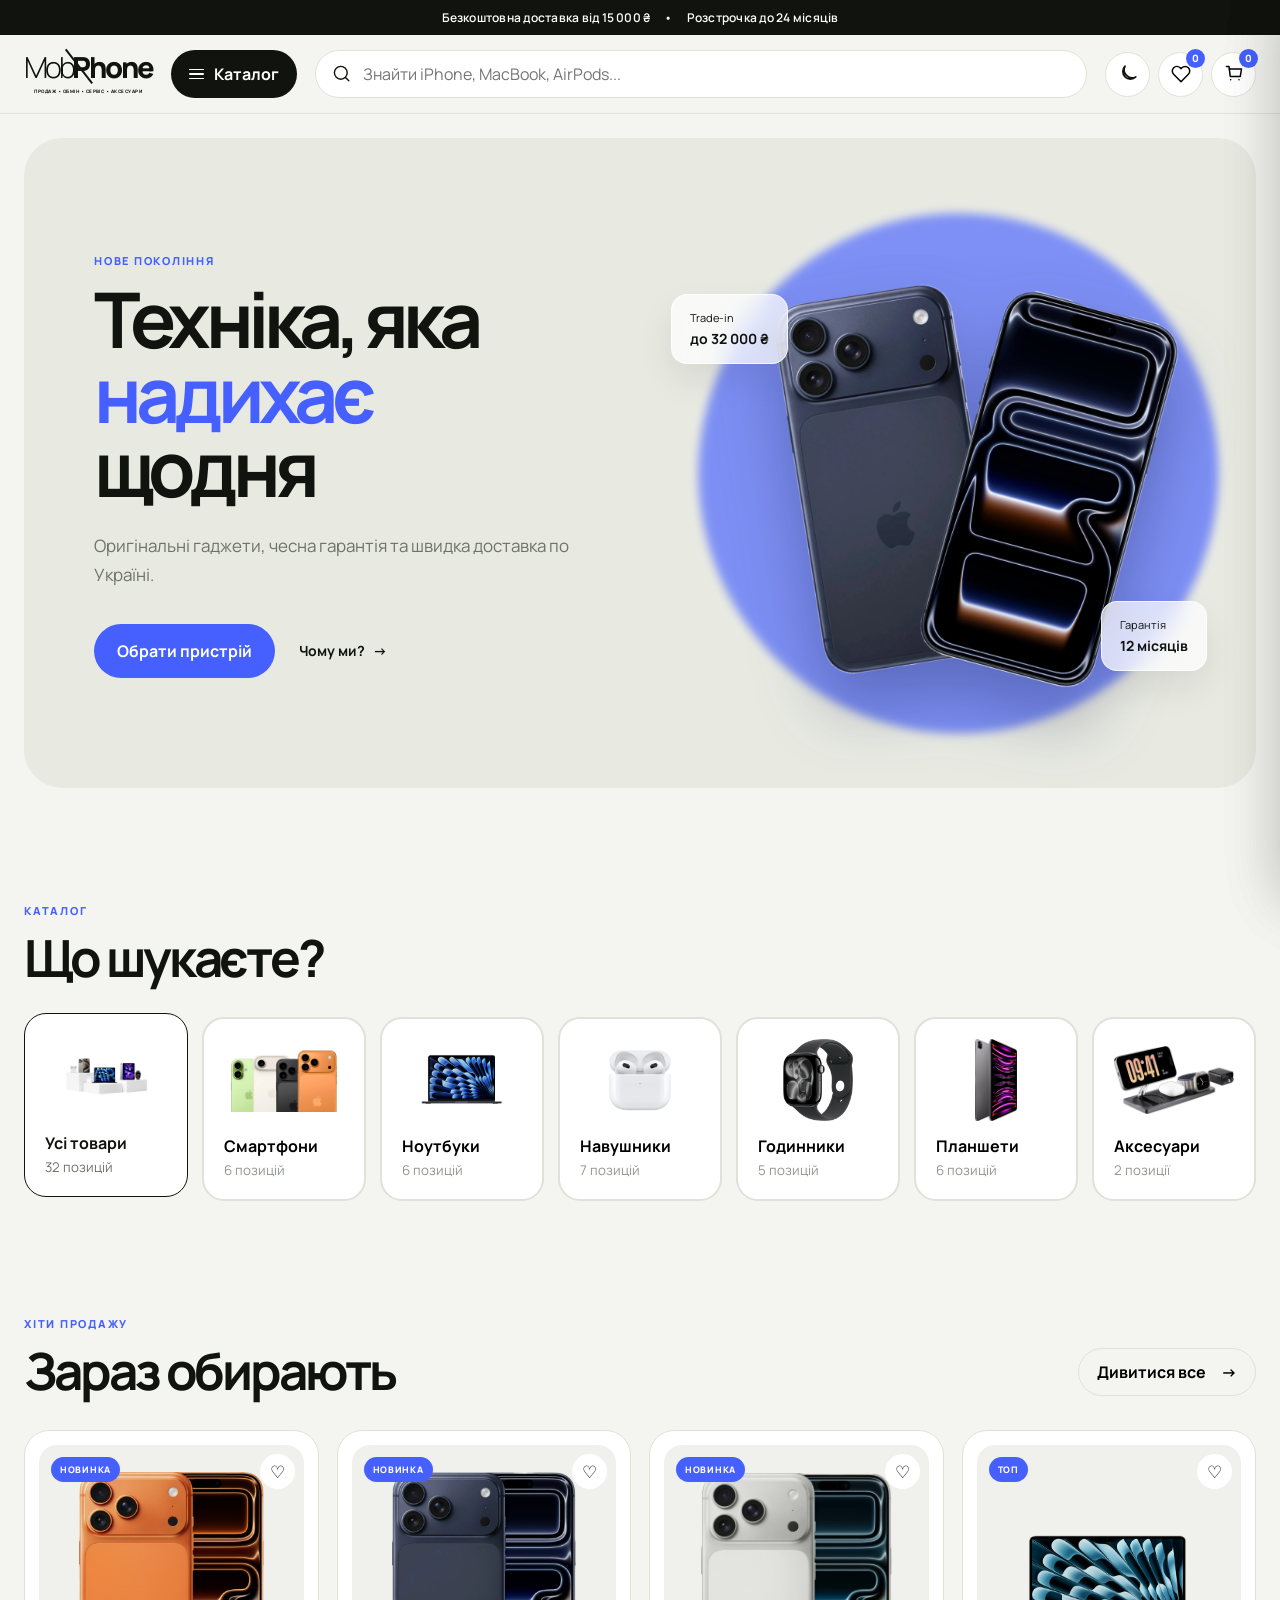
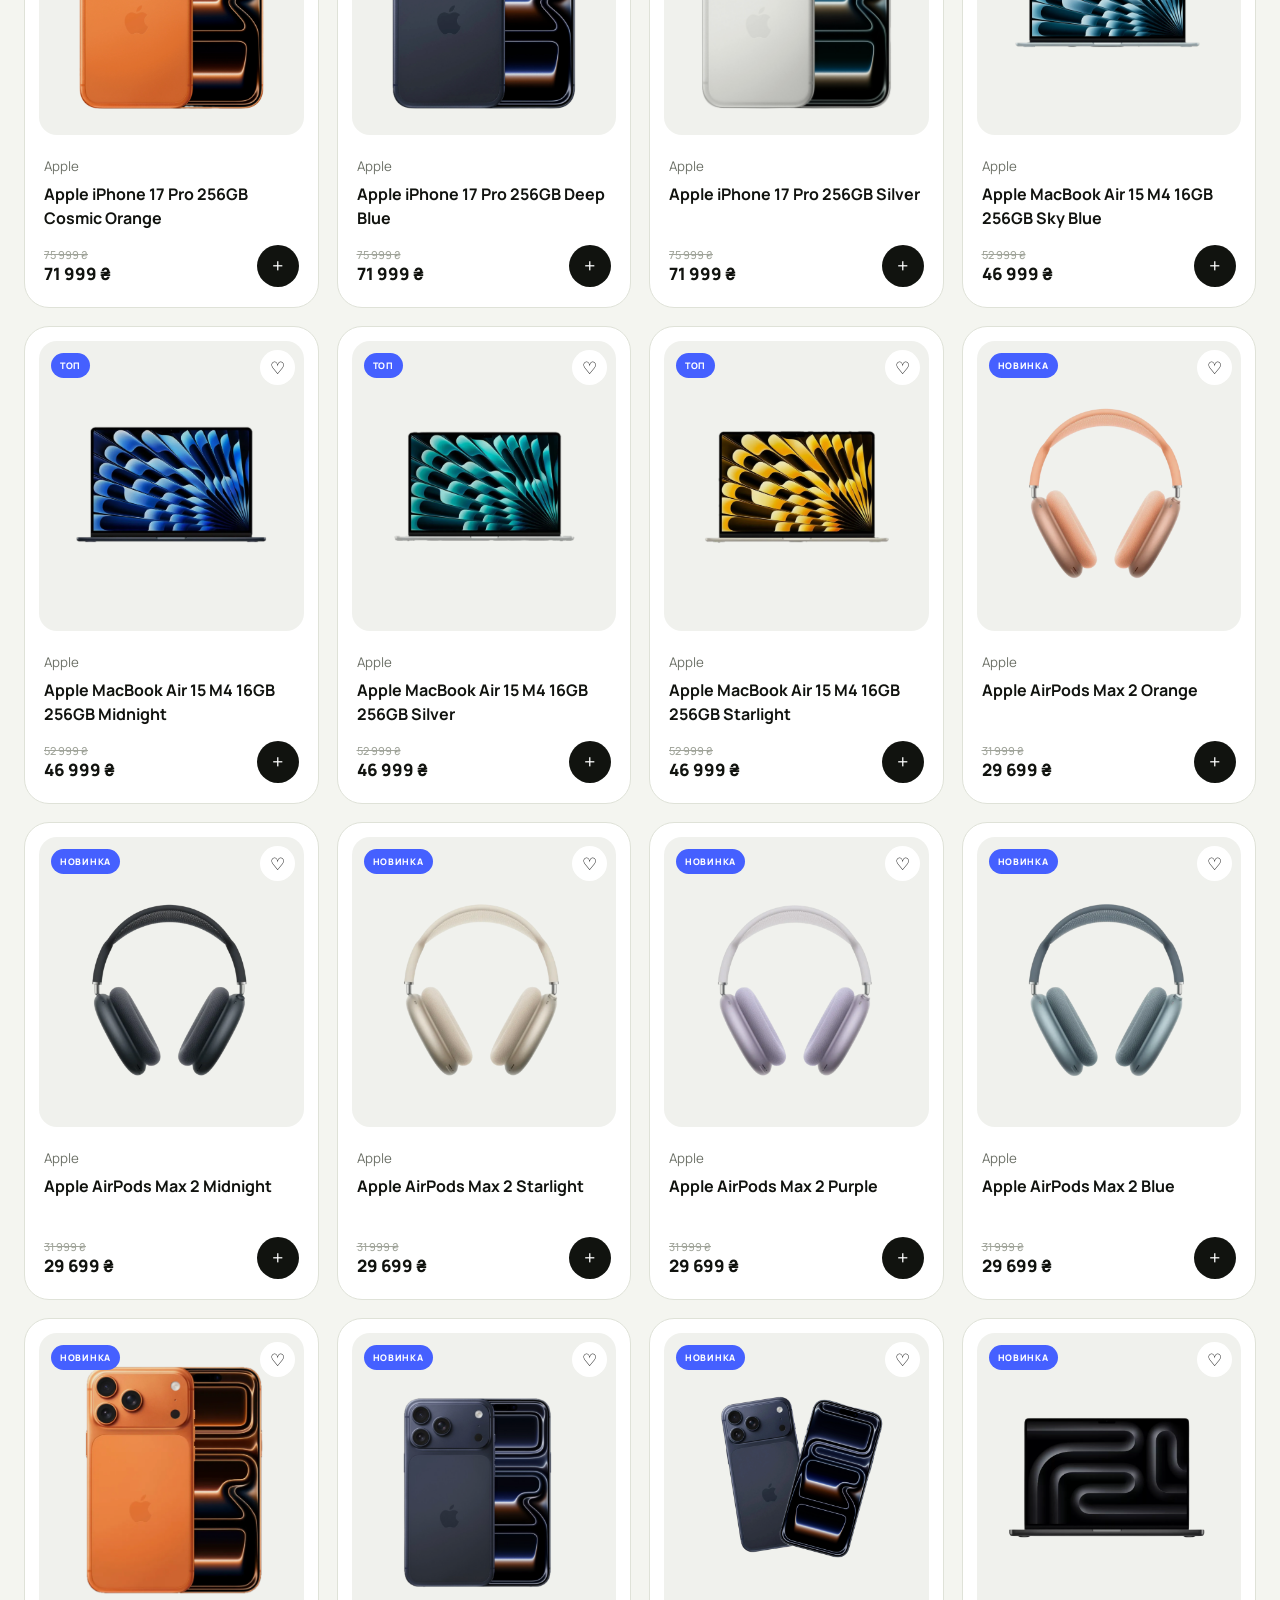
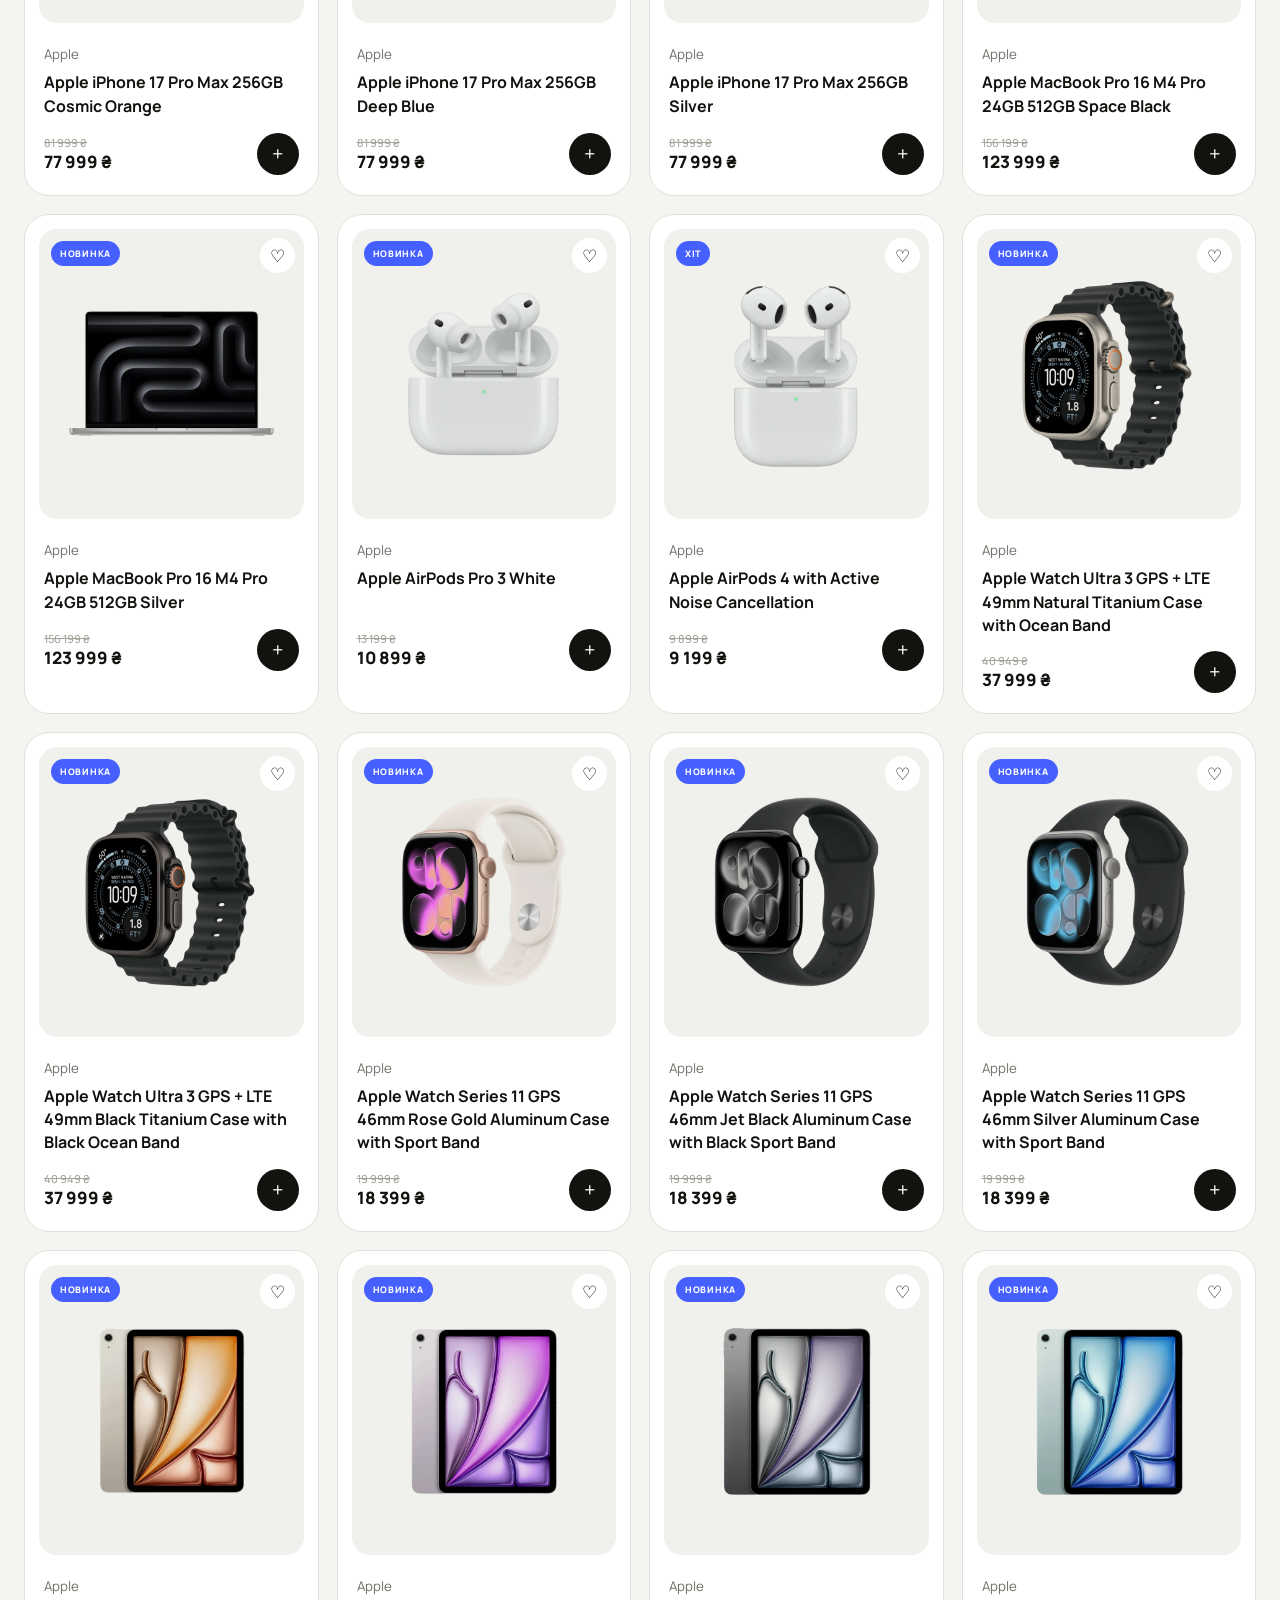
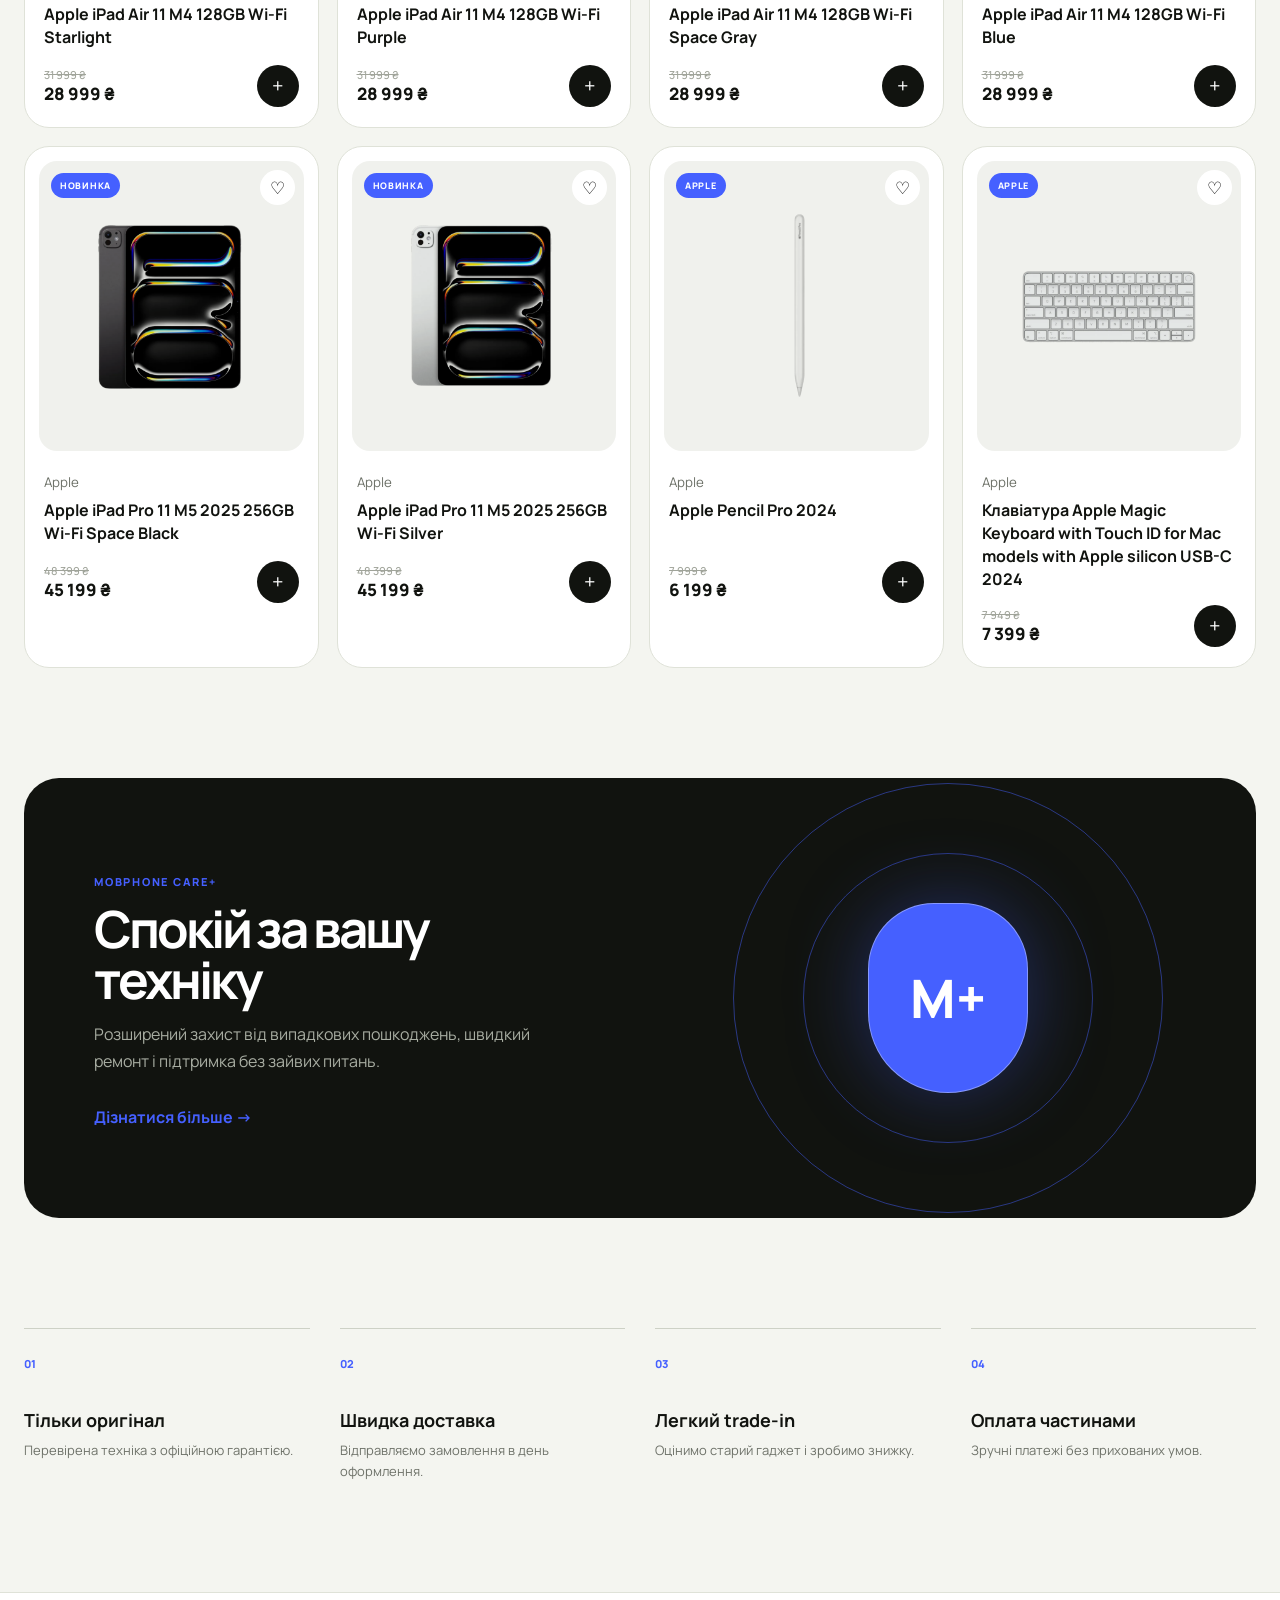
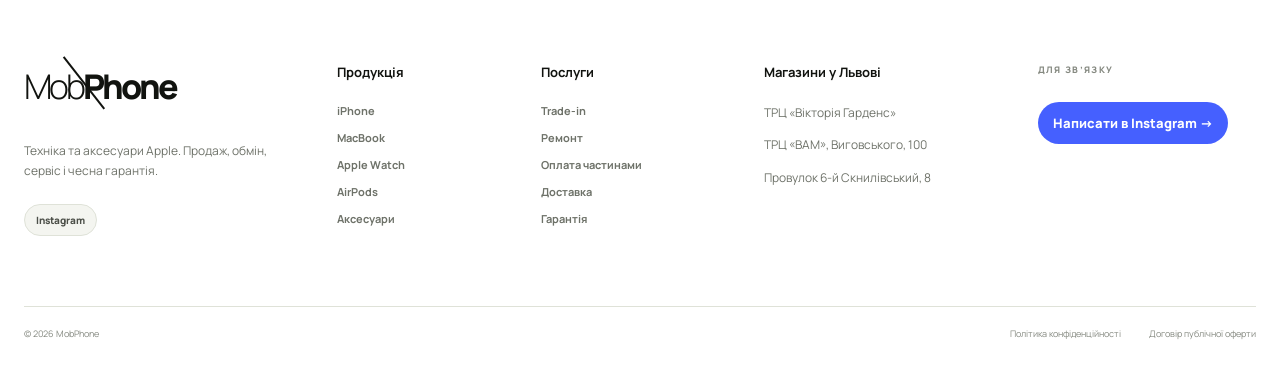
==== index.html @ aad0ea0b "Use SVG theme toggle icons" ====
<!DOCTYPE html>
<html lang="uk">
<head>
  <meta charset="UTF-8">
  <meta name="viewport" content="width=device-width, initial-scale=1.0">
  <meta name="description" content="MobPhone — продаж, обмін, сервіс та аксесуари.">
  <title>MobPhone — техніка, сервіс та аксесуари</title>
  <link rel="preconnect" href="https://fonts.googleapis.com">
  <link rel="preconnect" href="https://fonts.gstatic.com" crossorigin>
  <link href="https://fonts.googleapis.com/css2?family=Manrope:wght@400;500;600;700;800&display=swap" rel="stylesheet">
  <link rel="stylesheet" href="styles.css?v=14">
</head>
<body>
  <div class="announcement">
    Безкоштовна доставка від 15 000 ₴
    <span>•</span>
    Розстрочка до 24 місяців
  </div>

  <header class="header">
    <a class="logo" href="#" aria-label="MobPhone">
      <span class="logo-word"><span>Mob</span><strong>Phone</strong></span>
      <small>Продаж • Обмін • Сервіс • Аксесуари</small>
    </a>

    <button class="catalog-button" id="catalogButton" type="button">
      <span class="menu-icon"><i></i><i></i><i></i></span>
      Каталог
    </button>

    <label class="search">
      <svg viewBox="0 0 24 24" aria-hidden="true"><path d="m21 21-4.35-4.35m2.35-5.65a8 8 0 1 1-16 0 8 8 0 0 1 16 0Z"/></svg>
      <input id="searchInput" type="search" placeholder="Знайти iPhone, MacBook, AirPods...">
    </label>

    <nav class="header-actions" aria-label="Дії користувача">
      <button class="icon-button theme-toggle" id="themeToggle" type="button" aria-label="Змінити тему" title="Змінити тему"><span aria-hidden="true"></span></button>
      <button class="icon-button favorite-button" id="favoritesButton" type="button" aria-label="Обране">
        <svg viewBox="0 0 24 24"><path d="M20.84 4.61a5.5 5.5 0 0 0-7.78 0L12 5.67l-1.06-1.06a5.5 5.5 0 0 0-7.78 7.78L12 21.23l8.84-8.84a5.5 5.5 0 0 0 0-7.78Z"/></svg>
        <span id="favoritesCount">0</span>
      </button>
      <button class="icon-button cart-button" id="cartButton" type="button" aria-label="Кошик">
        <svg viewBox="0 0 24 24"><path d="M6 6h15l-1.5 9h-12L6 3H3m5 16h.01M18 19h.01"/></svg>
        <span id="cartCount">0</span>
      </button>
    </nav>
  </header>

  <section class="mega-catalog" id="megaCatalog" aria-hidden="true">
    <aside class="mega-sidebar">
      <span class="mega-label">Каталог Apple</span>
      <button data-mega-category="all" class="active"><img src="images/categories/all-products.png" alt="Apple"> Усі товари <b>›</b></button>
      <button data-mega-category="phone"><img src="images/categories/iphone.png" alt="iPhone"> iPhone <b>›</b></button>
      <button data-mega-category="laptop"><img src="images/categories/macbook.png" alt="MacBook"> MacBook <b>›</b></button>
      <button data-mega-category="audio"><img src="images/categories/airpods.webp" alt="AirPods"> AirPods <b>›</b></button>
      <button data-mega-category="watch"><img src="images/categories/apple-watch.png" alt="Apple Watch"> Apple Watch <b>›</b></button>
      <button data-mega-category="tablet"><img src="images/categories/ipad.png" alt="iPad"> iPad <b>›</b></button>
      <button data-mega-category="accessory"><img src="images/categories/accessories.webp" alt="Аксесуари Apple"> Аксесуари Apple <b>›</b></button>
    </aside>
    <div class="mega-content">
      <div class="mega-head"><div><span>Тільки Apple</span><h2>Оберіть пристрій</h2></div><button id="closeCatalog" aria-label="Закрити каталог">×</button></div>
      <div class="mega-products" id="megaProducts"></div>
    </div>
  </section>
  <div class="catalog-overlay" id="catalogOverlay"></div>

  <main>
    <section class="hero" data-animate-section="hero">
      <div class="hero-copy">
        <span class="eyebrow">Нове покоління</span>
        <h1 class="typing-line" data-type-sequence data-type-speed="38"><span data-type-text="Техніка, яка ">Техніка, яка </span><em data-type-text="надихає">надихає</em><span data-type-text=" щодня"> щодня</span></h1>
        <p class="typing-line" data-type-sequence data-type-speed="22"><span data-type-text="Оригінальні гаджети, чесна гарантія та швидка доставка по Україні.">Оригінальні гаджети, чесна гарантія та швидка доставка по Україні.</span></p>
        <div class="hero-actions">
          <a class="primary-button" href="#products">Обрати пристрій</a>
          <a class="text-link" href="#benefits">Чому ми? <span>→</span></a>
        </div>
      </div>
      <div class="hero-visual">
        <div class="glow"></div>
        <img class="hero-iphone-image" src="images/hero-iphone.png" alt="iPhone Pro" onerror="this.src='https://images.unsplash.com/photo-1695048133142-1a20484d2569?auto=format&fit=crop&w=900&q=90'">
        <div class="floating-card card-one">Trade-in <strong>до 32 000 ₴</strong></div>
        <div class="floating-card card-two">Гарантія <strong>12 місяців</strong></div>
      </div>
    </section>

    <section class="categories section-shell">
      <div class="section-heading">
        <div>
          <span class="eyebrow">Каталог</span>
          <h2>Що шукаєте?</h2>
        </div>
      </div>
      <div class="category-grid" id="categoryGrid">
        <button class="category-card active" data-category="all"><img src="images/categories/all-products.png" alt="Техніка Apple"><strong>Усі товари</strong><small data-count-category="all">10 позицій</small></button>
        <button class="category-card" data-category="phone"><img src="images/categories/iphone.png" alt="iPhone"><strong>Смартфони</strong><small data-count-category="phone">2 позиції</small></button>
        <button class="category-card" data-category="laptop"><img src="images/categories/macbook.png" alt="MacBook"><strong>Ноутбуки</strong><small data-count-category="laptop">2 позиції</small></button>
        <button class="category-card" data-category="audio"><img src="images/categories/airpods.webp" alt="AirPods"><strong>Навушники</strong><small data-count-category="audio">2 позиції</small></button>
        <button class="category-card" data-category="watch"><img src="images/categories/apple-watch.png" alt="Apple Watch"><strong>Годинники</strong><small data-count-category="watch">2 позиції</small></button>
        <button class="category-card" data-category="tablet"><img src="images/categories/ipad.png" alt="iPad"><strong>Планшети</strong><small data-count-category="tablet">1 позиція</small></button>
        <button class="category-card" data-category="accessory"><img src="images/categories/accessories.webp" alt="Аксесуари Apple"><strong>Аксесуари</strong><small data-count-category="accessory">1 позиція</small></button>
      </div>
    </section>

    <section class="products section-shell" id="products">
      <div class="section-heading">
        <div>
          <span class="eyebrow">Хіти продажу</span>
          <h2>Зараз обирають</h2>
        </div>
        <button class="outline-button" id="showAllButton" type="button">Дивитися все <span>→</span></button>
      </div>
      <div class="product-grid" id="productGrid"></div>
      <p class="empty-state" id="emptyState">Нічого не знайдено. Спробуйте інший запит.</p>
    </section>

    <section class="promo section-shell" data-animate-section="promo">
      <div class="promo-copy">
        <span class="eyebrow light">MobPhone Care+</span>
        <h2 class="typing-line" data-type-sequence data-type-speed="34"><span data-type-text="Спокій за вашу техніку">Спокій за вашу техніку</span></h2>
        <p class="typing-line" data-type-sequence data-type-speed="20"><span data-type-text="Розширений захист від випадкових пошкоджень, швидкий ремонт і підтримка без зайвих питань.">Розширений захист від випадкових пошкоджень, швидкий ремонт і підтримка без зайвих питань.</span></p>
        <a href="#benefits">Дізнатися більше <span>→</span></a>
      </div>
      <div class="promo-orbit">
        <div class="orbit orbit-one"></div>
        <div class="orbit orbit-two"></div>
        <div class="shield">M+</div>
      </div>
    </section>

    <section class="benefits section-shell" id="benefits">
      <article><span>01</span><h3>Тільки оригінал</h3><p>Перевірена техніка з офіційною гарантією.</p></article>
      <article><span>02</span><h3>Швидка доставка</h3><p>Відправляємо замовлення в день оформлення.</p></article>
      <article><span>03</span><h3>Легкий trade-in</h3><p>Оцінимо старий гаджет і зробимо знижку.</p></article>
      <article><span>04</span><h3>Оплата частинами</h3><p>Зручні платежі без прихованих умов.</p></article>
    </section>
  </main>

  <aside class="cart-drawer favorites-drawer" id="favoritesDrawer" aria-hidden="true">
    <div class="cart-head">
      <div><span class="eyebrow">Збережені товари</span><h2>Обране</h2></div>
      <button class="close-button" id="closeFavorites" type="button" aria-label="Закрити">×</button>
    </div>
    <div class="cart-items" id="favoritesItems">
      <p class="cart-empty">В обраному поки порожньо.<br>Натисни сердечко біля товару.</p>
    </div>
  </aside>
  <aside class="cart-drawer" id="cartDrawer" aria-hidden="true">
    <div class="cart-head">
      <div>
        <span class="eyebrow">Ваше замовлення</span>
        <h2>Кошик</h2>
      </div>
      <button class="close-button" id="closeCart" type="button" aria-label="Закрити">×</button>
    </div>
    <div class="cart-items" id="cartItems">
      <p class="cart-empty">Кошик поки порожній.<br>Саме час це виправити.</p>
    </div>
    <div class="cart-footer">
      <div><span>Разом</span><strong id="cartTotal">0 ₴</strong></div>
      <button class="primary-button" type="button">Оформити замовлення</button>
    </div>
  </aside>
  <div class="overlay" id="overlay"></div>

  <footer class="site-footer">
    <div class="footer-brand">
      <a class="footer-logo" href="#"><span>Mob</span><strong>Phone</strong></a>
      <p>Техніка та аксесуари Apple. Продаж, обмін, сервіс і чесна гарантія.</p>
      <div class="footer-socials"><a href="https://instagram.com/mobiphone_store" target="_blank" rel="noopener">Instagram</a></div>
    </div>
    <div class="footer-column"><h3>Продукція</h3><a href="#products" data-footer-category="phone">iPhone</a><a href="#products" data-footer-category="laptop">MacBook</a><a href="#products" data-footer-category="watch">Apple Watch</a><a href="#products" data-footer-category="audio">AirPods</a><a href="#products" data-footer-category="accessory">Аксесуари</a></div>
    <div class="footer-column"><h3>Послуги</h3><a href="#benefits">Trade-in</a><a href="#benefits">Ремонт</a><a href="#benefits">Оплата частинами</a><a href="#benefits">Доставка</a><a href="#benefits">Гарантія</a></div>
    <div class="footer-column"><h3>Магазини у Львові</h3><p>ТРЦ «Вікторія Гарденс»</p><p>ТРЦ «ВАМ», Виговського, 100</p><p>Провулок 6-й Скнилівський, 8</p></div>
    <div class="footer-contact"><span>Для зв’язку</span><a class="instagram-button" href="https://instagram.com/mobiphone_store" target="_blank" rel="noopener">Написати в Instagram →</a></div>
    <div class="footer-bottom"><span>© 2026 MobPhone</span><span>Політика конфіденційності</span><span>Договір публічної оферти</span></div>
  </footer>

  <script src="script.js?v=5"></script>
</body>
</html>
---- styles.css ----
:root {
  --ink: #11130f;
  --muted: #6e7269;
  --paper: #f4f5f0;
  --white: #fff;
  --lime: #4560ff;
  --lime-dark: #2947f2;
  --line: #dfe2d8;
  --radius: 26px;
}

* { box-sizing: border-box; }
html { scroll-behavior: smooth; }
body {
  margin: 0;
  color: var(--ink);
  background: var(--paper);
  font-family: "Manrope", sans-serif;
}
button, input { font: inherit; }
button, a { -webkit-tap-highlight-color: transparent; }
a { color: inherit; text-decoration: none; }

.announcement {
  display: flex;
  justify-content: center;
  gap: 14px;
  padding: 9px 20px;
  color: white;
  background: var(--ink);
  font-size: 12px;
  font-weight: 600;
  letter-spacing: .02em;
}

.header {
  position: sticky;
  z-index: 20;
  top: 0;
  display: grid;
  grid-template-columns: auto auto minmax(260px, 1fr) auto;
  gap: 18px;
  align-items: center;
  padding: 15px max(24px, calc((100vw - 1400px) / 2));
  border-bottom: 1px solid rgba(17, 19, 15, .08);
  background: rgba(244, 245, 240, .88);
  backdrop-filter: blur(18px);
}

.logo { display: inline-flex; flex-direction: column; align-items: center; min-width: 126px; line-height: .9; }
.logo-word { position: relative; display: flex; align-items: baseline; font-size: 29px; letter-spacing: -.085em; }
.logo-word span { font-weight: 300; letter-spacing: -.11em; }
.logo-word strong { font-weight: 800; letter-spacing: -.075em; }
.logo-word::after { position: absolute; z-index: 2; width: 1.5px; height: 43px; top: -9px; left: 42%; background: var(--ink); content: ""; transform: rotate(-38deg); transform-origin: center; }
.logo small { margin-top: 9px; color: var(--ink); font-size: 4.6px; font-weight: 800; letter-spacing: .105em; white-space: nowrap; text-transform: uppercase; }
.catalog-button, .primary-button, .outline-button {
  display: inline-flex;
  align-items: center;
  justify-content: center;
  gap: 10px;
  border: 0;
  border-radius: 100px;
  cursor: pointer;
  font-weight: 700;
  transition: transform .2s, background .2s;
}
.catalog-button { padding: 13px 18px; color: white; background: var(--ink); }
.catalog-button:hover, .primary-button:hover { transform: translateY(-2px); }
.menu-icon { display: grid; gap: 3px; }
.menu-icon i { display: block; width: 15px; height: 1.5px; border-radius: 2px; background: currentColor; }
.search { display: flex; gap: 10px; align-items: center; padding: 11px 16px; border: 1px solid var(--line); border-radius: 100px; background: var(--white); }
.search svg, .icon-button svg { width: 20px; fill: none; stroke: currentColor; stroke-linecap: round; stroke-linejoin: round; stroke-width: 1.8; }
.search input { width: 100%; border: 0; outline: 0; background: transparent; }
.header-actions { display: flex; gap: 8px; }
.icon-button, .close-button {
  position: relative;
  display: grid;
  width: 45px;
  height: 45px;
  place-items: center;
  border: 1px solid var(--line);
  border-radius: 50%;
  background: var(--white);
  cursor: pointer;
}
.cart-button span { position: absolute; top: -4px; right: -3px; display: grid; width: 19px; height: 19px; place-items: center; border-radius: 50%; background: var(--lime); font-size: 10px; font-weight: 800; }

.section-shell, .hero { width: min(1400px, calc(100% - 48px)); margin-inline: auto; }
.hero {
  position: relative;
  display: grid;
  min-height: 650px;
  grid-template-columns: 1fr 1fr;
  align-items: center;
  overflow: hidden;
  margin-top: 24px;
  border-radius: 38px;
  background: #e8eae2;
}
.hero-copy { position: relative; z-index: 3; padding: 70px; }
.eyebrow { display: inline-block; margin-bottom: 14px; color: #4560ff; font-size: 11px; font-weight: 800; letter-spacing: .16em; text-transform: uppercase; }
.hero h1 { max-width: 660px; margin: 0; font-size: clamp(52px, 6vw, 92px); line-height: .97; letter-spacing: -.075em; }
.hero h1 em { color: var(--lime); font-style: normal; }
.hero p { max-width: 500px; margin: 26px 0 34px; color: var(--muted); font-size: 17px; line-height: 1.7; }
.hero-actions { display: flex; gap: 24px; align-items: center; }
.primary-button { padding: 16px 23px; color: white; background: var(--lime); }
.text-link { font-size: 14px; font-weight: 700; }
.text-link span, .outline-button span { margin-left: 5px; }
.hero-visual { position: relative; align-self: stretch; }
.glow { position: absolute; z-index: 1; width: 520px; height: 520px; top: 50%; left: 50%; border-radius: 50%; background: var(--lime); filter: blur(5px); transform: translate(-48%, -48%); opacity: .65; }
.phone { position: absolute; width: 235px; height: 480px; top: 50%; left: 50%; border: 8px solid #252724; border-radius: 42px; box-shadow: 0 40px 70px rgba(17, 19, 15, .24); transform: translate(-50%, -50%) rotate(8deg); }
.phone-back { z-index: 1; margin-left: -120px; background: #a8b3ff; transform: translate(-50%, -50%) rotate(-12deg); }
.phone-back::before { position: absolute; width: 95px; height: 95px; top: 12px; left: 12px; border-radius: 26px; background: #cbd1ff; content: ""; }
.phone-back span { position: absolute; z-index: 2; width: 35px; height: 35px; border: 5px solid #20231d; border-radius: 50%; background: #7182f3; }
.phone-back span:nth-child(1) { top: 28px; left: 27px; }
.phone-back span:nth-child(2) { top: 28px; left: 69px; }
.phone-back span:nth-child(3) { top: 69px; left: 27px; }
.phone-front { z-index: 2; overflow: hidden; margin-left: 80px; background: #171916; }
.dynamic-island { position: absolute; z-index: 3; width: 72px; height: 20px; top: 10px; left: 50%; border-radius: 20px; background: #090a09; transform: translateX(-50%); }
.phone-screen { display: flex; height: 100%; flex-direction: column; align-items: center; justify-content: center; border-radius: 32px; color: white; background: radial-gradient(circle at 50% 65%, #5d74ff, #283a9c 40%, #121522 70%); }
.phone-screen span { font-size: 40px; font-weight: 700; letter-spacing: -.06em; }
.phone-screen small { margin-top: 5px; color: rgba(255,255,255,.6); }
.floating-card { position: absolute; z-index: 4; padding: 15px 18px; border: 1px solid rgba(255,255,255,.7); border-radius: 16px; background: rgba(255,255,255,.72); box-shadow: 0 16px 35px rgba(17,19,15,.08); backdrop-filter: blur(12px); font-size: 11px; }
.floating-card strong { display: block; margin-top: 4px; font-size: 14px; }
.card-one { top: 24%; left: 5%; }
.card-two { right: 8%; bottom: 18%; }

.categories, .products, .benefits { padding-block: 110px 0; }
.section-heading { display: flex; align-items: end; justify-content: space-between; margin-bottom: 34px; }
.section-heading h2, .promo h2, .cart-head h2 { margin: 0; font-size: clamp(34px, 4vw, 58px); line-height: 1; letter-spacing: -.06em; }
.outline-button { padding: 12px 18px; border: 1px solid var(--line); background: transparent; }
.category-grid { display: grid; grid-template-columns: repeat(5, 1fr); gap: 14px; }
.category-card { display: flex; min-height: 155px; flex-direction: column; align-items: start; padding: 20px; border: 1px solid var(--line); border-radius: 22px; background: var(--white); cursor: pointer; text-align: left; transition: .25s; }
.category-card:hover, .category-card.active { border-color: var(--ink); background: var(--ink); color: white; transform: translateY(-4px); }
.category-card span { display: grid; width: 44px; height: 44px; margin-bottom: auto; place-items: center; border-radius: 50%; color: white; background: var(--lime); font-size: 19px; }
.category-card strong { margin-top: 18px; }
.category-card small { margin-top: 4px; color: #92978d; }

.product-grid { display: grid; grid-template-columns: repeat(4, 1fr); gap: 18px; }
.product-card { position: relative; cursor: pointer; padding: 14px; overflow: hidden; border: 1px solid var(--line); border-radius: 25px; background: var(--white); transition: transform .25s, box-shadow .25s; }
.product-card:hover { box-shadow: 0 24px 45px rgba(17,19,15,.08); transform: translateY(-6px); }
.product-image { display: grid; height: 290px; place-items: center; overflow: hidden; border-radius: 18px; background: #f0f1ed; }
.product-image img { width: 82%; height: 82%; object-fit: contain; mix-blend-mode: multiply; transition: transform .3s; }
.product-card:hover .product-image img { transform: scale(1.05); }
.badge { position: absolute; z-index: 2; top: 26px; left: 26px; padding: 6px 9px; border-radius: 100px; color: white; background: var(--lime); font-size: 9px; font-weight: 800; letter-spacing: .08em; text-transform: uppercase; }
.favorite { position: absolute; z-index: 2; top: 23px; right: 23px; display: grid; width: 35px; height: 35px; place-items: center; border: 0; border-radius: 50%; background: white; cursor: pointer; font-size: 17px; }
.favorite.active { color: #ff4664; }
.product-info { padding: 19px 5px 6px; }
.product-info small { color: var(--muted); }
.product-info h3 { min-height: 48px; margin: 7px 0 14px; font-size: 16px; line-height: 1.45; }
.product-bottom { display: flex; align-items: center; justify-content: space-between; gap: 10px; }
.price { font-size: 17px; font-weight: 800; }
.old-price { display: block; color: #a0a49a; font-size: 11px; font-weight: 500; text-decoration: line-through; }
.add-button { width: 42px; height: 42px; border: 0; border-radius: 50%; color: white; background: var(--ink); cursor: pointer; font-size: 20px; transition: .2s; }
.add-button:hover { color: white; background: var(--lime); transform: rotate(90deg); }
.empty-state { display: none; padding: 50px; color: var(--muted); text-align: center; }

.promo { position: relative; display: grid; min-height: 440px; grid-template-columns: 1fr 1fr; align-items: center; overflow: hidden; margin-top: 110px; border-radius: 35px; color: white; background: var(--ink); }
.promo-copy { position: relative; z-index: 2; padding: 70px; }
.eyebrow.light { color: var(--lime); }
.promo p { max-width: 530px; color: #a8ada2; line-height: 1.7; }
.promo a { display: inline-block; margin-top: 14px; color: var(--lime); font-weight: 700; }
.promo-orbit { position: relative; height: 100%; }
.orbit { position: absolute; top: 50%; left: 50%; border: 1px solid rgba(69,96,255,.48); border-radius: 50%; transform: translate(-50%,-50%); }
.orbit-one { width: 290px; height: 290px; }
.orbit-two { width: 430px; height: 430px; }
.shield { position: absolute; top: 50%; left: 50%; display: grid; width: 160px; height: 190px; place-items: center; border: 1px solid rgba(255,255,255,.35); border-radius: 70px 70px 85px 85px; color: white; background: var(--lime); box-shadow: 0 0 80px rgba(69,96,255,.35); font-size: 53px; font-weight: 800; transform: translate(-50%,-50%); }

.benefits { display: grid; grid-template-columns: repeat(4, 1fr); gap: 30px; padding-bottom: 110px; }
.benefits article { padding-top: 22px; border-top: 1px solid #cdd1c6; }
.benefits span { color: var(--lime); font-size: 11px; font-weight: 800; }
.benefits h3 { margin: 35px 0 8px; font-size: 18px; }
.benefits p { margin: 0; color: var(--muted); font-size: 13px; line-height: 1.6; }

.footer { display: flex; align-items: center; gap: 30px; padding: 35px max(24px, calc((100vw - 1400px) / 2)); border-top: 1px solid var(--line); background: white; }
.footer p { margin-right: auto; color: var(--muted); font-size: 13px; }
.footer > span { color: var(--muted); font-size: 12px; }

.overlay { position: fixed; z-index: 29; inset: 0; visibility: hidden; background: rgba(17,19,15,.38); opacity: 0; transition: .3s; }
.overlay.open { visibility: visible; opacity: 1; }
.cart-drawer { position: fixed; z-index: 30; top: 0; right: 0; display: flex; width: min(450px, 100%); height: 100%; flex-direction: column; padding: 28px; background: var(--paper); box-shadow: -20px 0 60px rgba(0,0,0,.14); transform: translateX(105%); transition: transform .35s; }
.cart-drawer.open { transform: translateX(0); }
.cart-head { display: flex; align-items: start; justify-content: space-between; padding-bottom: 20px; border-bottom: 1px solid var(--line); }
.cart-head h2 { font-size: 40px; }
.close-button { font-size: 25px; }
.cart-items { flex: 1; overflow-y: auto; padding: 20px 0; }
.cart-empty { margin-top: 70px; color: var(--muted); line-height: 1.8; text-align: center; }
.cart-item { display: grid; grid-template-columns: 75px 1fr auto; gap: 14px; align-items: center; margin-bottom: 12px; padding: 10px; border-radius: 16px; background: white; }
.cart-item img { width: 75px; height: 75px; object-fit: contain; border-radius: 11px; background: #f1f2ee; mix-blend-mode: multiply; }
.cart-item strong { display: block; margin-bottom: 5px; font-size: 12px; }
.cart-item span { font-size: 12px; font-weight: 800; }
.cart-item button { border: 0; color: var(--muted); background: transparent; cursor: pointer; font-size: 18px; }
.cart-footer { padding-top: 20px; border-top: 1px solid var(--line); }
.cart-footer div { display: flex; justify-content: space-between; margin-bottom: 18px; font-size: 14px; }
.cart-footer strong { font-size: 20px; }
.cart-footer .primary-button { width: 100%; }

@media (max-width: 1050px) {
  .header { grid-template-columns: auto 1fr auto; }
  .catalog-button { display: none; }
  .hero { min-height: 600px; grid-template-columns: 1fr; }
  .hero-copy { padding: 55px; }
  .hero-visual { position: absolute; inset: 0 0 0 45%; opacity: .32; }
  .category-grid { grid-template-columns: repeat(3, 1fr); }
  .product-grid { grid-template-columns: repeat(2, 1fr); }
}

@media (max-width: 680px) {
  .announcement span, .announcement span + * { display: none; }
  .header { grid-template-columns: auto auto; padding: 12px 16px; }
  .header .search { grid-column: 1 / -1; grid-row: 2; }
  .header-actions { margin-left: auto; }
  .header-actions .icon-button:first-child { display: none; }
  .section-shell, .hero { width: calc(100% - 24px); }
  .hero { min-height: 560px; margin-top: 12px; border-radius: 25px; }
  .hero-copy { padding: 30px 24px; }
  .hero h1 { font-size: 52px; }
  .hero p { font-size: 14px; }
  .hero-visual { inset: 30% -40% -20% 10%; opacity: .2; }
  .hero-actions { align-items: start; flex-direction: column; }
  .categories, .products, .benefits { padding-top: 75px; }
  .section-heading { align-items: start; gap: 20px; }
  .section-heading h2 { font-size: 38px; }
  .outline-button { display: none; }
  .category-grid { display: flex; overflow-x: auto; padding-bottom: 8px; }
  .category-card { min-width: 145px; }
  .product-grid { grid-template-columns: 1fr; }
  .product-image { height: 330px; }
  .promo { grid-template-columns: 1fr; min-height: 520px; margin-top: 75px; }
  .promo-copy { padding: 35px 25px; }
  .promo-orbit { position: absolute; inset: 45% 0 -20%; opacity: .5; }
  .benefits { grid-template-columns: 1fr 1fr; gap: 28px 18px; padding-bottom: 75px; }
  .benefits h3 { margin-top: 18px; }
  .footer { align-items: start; flex-direction: column; gap: 12px; padding: 30px 20px; }
}

.mega-catalog{position:fixed;z-index:40;top:112px;left:50%;display:grid;width:min(1400px,calc(100% - 48px));height:min(690px,calc(100vh - 135px));grid-template-columns:310px 1fr;overflow:hidden;border:1px solid #2d2d31;border-radius:0 0 28px 28px;color:#eee;background:#0e0e0f;box-shadow:0 35px 80px rgba(0,0,0,.55);transform:translate(-50%,-25px);visibility:hidden;opacity:0;transition:.25s}.mega-catalog.open{visibility:visible;opacity:1;transform:translate(-50%,0)}.catalog-overlay{position:fixed;z-index:35;inset:0;visibility:hidden;background:rgba(0,0,0,.72);opacity:0;transition:.25s}.catalog-overlay.open{visibility:visible;opacity:1}.mega-sidebar{padding:22px 14px;overflow:auto;border-right:1px solid #28282b;background:#151516}.mega-label{display:block;padding:5px 15px 18px;color:#667dff;font-size:10px;font-weight:800;letter-spacing:.18em;text-transform:uppercase}.mega-sidebar button{display:flex;width:100%;gap:13px;align-items:center;padding:13px 15px;border:0;border-radius:9px;color:#a9a9ad;background:transparent;cursor:pointer;font-size:14px;font-weight:800;text-align:left}.mega-sidebar button:hover,.mega-sidebar button.active{color:white;background:#27272a}.mega-sidebar button span{display:grid;width:25px;height:25px;place-items:center;color:#7890ff}.mega-sidebar button b{margin-left:auto;color:#666}.mega-content{padding:28px;overflow:auto;background:radial-gradient(circle at 80% 10%,rgba(69,96,255,.2),transparent 32%),#0e0e0f}.mega-head{display:flex;align-items:start;justify-content:space-between;margin-bottom:25px}.mega-head span{color:#7890ff;font-size:10px;font-weight:800;letter-spacing:.16em;text-transform:uppercase}.mega-head h2{margin:7px 0 0;font-size:35px;letter-spacing:-.05em}.mega-head button{width:42px;height:42px;border:1px solid #444;border-radius:50%;color:white;background:#222;cursor:pointer;font-size:23px}.mega-products{display:grid;grid-template-columns:repeat(3,1fr);gap:14px}.mega-product{position:relative;min-height:245px;padding:18px;overflow:hidden;border:1px solid #2f2f33;border-radius:18px;background:#19191b;cursor:pointer;transition:.2s}.mega-product:hover{border-color:#647bff;transform:translateY(-3px)}.mega-product img{display:block;width:100%;height:155px;object-fit:contain;mix-blend-mode:screen}.mega-product small{color:#778cff;font-weight:800}.mega-product strong{display:block;margin-top:7px;font-size:13px;line-height:1.4}.mega-product em{display:block;margin-top:8px;color:white;font-size:14px;font-style:normal;font-weight:800}@media(max-width:1050px){.mega-catalog{top:105px;grid-template-columns:240px 1fr}.mega-products{grid-template-columns:repeat(2,1fr)}}@media(max-width:680px){.mega-catalog{top:0;width:100%;height:100%;grid-template-columns:1fr;border-radius:0}.mega-sidebar{display:flex;gap:4px;overflow-x:auto;border-right:0;border-bottom:1px solid #28282b}.mega-label{display:none}.mega-sidebar button{min-width:max-content}.mega-sidebar button b{display:none}.mega-content{padding:18px}.mega-products{grid-template-columns:1fr 1fr}.mega-product{min-height:200px;padding:10px}.mega-product img{height:115px}.mega-product strong{font-size:11px}}
@media(max-width:1050px){.header{grid-template-columns:auto auto minmax(180px,1fr) auto}.catalog-button{display:inline-flex}}@media(max-width:680px){.header{grid-template-columns:auto 1fr auto}.catalog-button{display:inline-flex;padding:11px 14px}.header .search{grid-column:1/-1;grid-row:2}.header-actions{grid-column:3;grid-row:1}}

.hero-iphone-image{position:absolute;z-index:2;top:54%;left:calc(54% - 10px);width:min(88%,680px);height:88%;object-fit:contain;filter:drop-shadow(0 35px 32px rgba(18,24,70,.3));transform:translate(-50%,-50%);transition:transform .35s}.hero:hover .hero-iphone-image{transform:translate(-50%,-51%) scale(1.025)}@media(max-width:680px){.hero-iphone-image{width:88%;height:78%}}

.theme-toggle{font-size:19px;font-weight:800}.theme-toggle:hover{color:white;background:var(--lime)}body.dark{--ink:#f4f5f0;--muted:#a8aba3;--paper:#0c0c0d;--white:#181819;--line:#303033;color:var(--ink);background:var(--paper)}body.dark .announcement{color:white;background:#050505}body.dark .header{border-color:#29292c;background:rgba(12,12,13,.9)}body.dark .logo-word::after{background:white}body.dark .logo small{color:#aaa}body.dark .hero{background:#18191b}body.dark .hero p,body.dark .category-card small,body.dark .product-info small{color:#a7aaa4}body.dark .search input{color:white}body.dark .search input::placeholder{color:#888}body.dark .product-card,body.dark .category-card,body.dark .footer,body.dark .cart-item{background:#181819}body.dark .product-image{background:#222224}body.dark .product-image img,body.dark .cart-item img{mix-blend-mode:screen}body.dark .outline-button{color:white}body.dark .floating-card{color:#111}body.dark .benefits article{border-color:#343438}body.dark .cart-drawer{background:#111112}body.dark .close-button,body.dark .icon-button{color:white;background:#181819}body.dark .footer{border-color:#303033}@media(max-width:680px){.theme-toggle{display:grid!important}}

/* Category contrast in both themes */
.category-card{border:2px solid var(--line)}.category-card.active{border-color:#11130f;box-shadow:0 0 0 1px #11130f}.category-card:hover{border-color:#11130f}body.dark .category-card{color:#f4f5f0;border-color:#343438}body.dark .category-card.active{border-color:#fff;box-shadow:0 0 0 1px #fff}body.dark .category-card:hover{border-color:#fff}body.dark .category-card strong{color:#f4f5f0}

/* Active category keeps theme background */
body:not(.dark) .category-card.active{color:#11130f;background:#fff;border-color:#11130f;box-shadow:0 0 0 1px #11130f}body:not(.dark) .category-card.active strong{color:#11130f}body:not(.dark) .category-card.active small{color:#6e7269}body.dark .category-card.active{color:#f4f5f0;background:#181819;border-color:#fff;box-shadow:0 0 0 1px #fff}body.dark .category-card.active small{color:#a8aba3}

/* Only selected category gets a contrast outline */
body:not(.dark) .category-card:not(.active):hover{color:#11130f;background:#fff;border-color:var(--line);box-shadow:0 10px 24px rgba(17,19,15,.07)}body:not(.dark) .category-card:not(.active):hover strong{color:#11130f}body:not(.dark) .category-card:not(.active):hover small{color:#6e7269}body.dark .category-card:not(.active):hover{color:#f4f5f0;background:#181819;border-color:#343438;box-shadow:0 10px 24px rgba(0,0,0,.25)}body.dark .category-card:not(.active):hover strong{color:#f4f5f0}body.dark .category-card:not(.active):hover small{color:#a8aba3}

/* Thin outline for selected category */
body:not(.dark) .category-card.active{border:1px solid #11130f;box-shadow:none}body.dark .category-card.active{border:1px solid #fff;box-shadow:none}

/* Subtle outline on category hover */
body:not(.dark) .category-card:not(.active):hover{border:1px solid #11130f;box-shadow:inset 0 0 0 .35px #11130f,0 10px 24px rgba(17,19,15,.07)}body.dark .category-card:not(.active):hover{border:1px solid #fff;box-shadow:inset 0 0 0 .35px #fff,0 10px 24px rgba(0,0,0,.25)}

/* Category photos */
.category-card img{width:100%;height:82px;margin-bottom:auto;border-radius:12px;object-fit:contain;mix-blend-mode:multiply}.category-card strong{margin-top:14px}body.dark .category-card img{mix-blend-mode:screen}@media(max-width:680px){.category-card img{height:72px}}

/* Keep catalog button dark in both themes */
body.dark .catalog-button{color:#fff;background:#11130f;border:1px solid #3b3b3e}body.dark .catalog-button:hover{background:#202124}

/* Extended MobPhone footer */
.site-footer{display:grid;grid-template-columns:1.35fr .8fr .9fr 1.15fr 1.1fr;gap:45px;padding:70px max(24px,calc((100vw - 1400px)/2)) 25px;color:#fff;background:#0b0b0c}.footer-brand p,.footer-column p{color:#8e8f94;font-size:12px;line-height:1.7}.footer-logo{position:relative;display:inline-flex;margin-bottom:20px;font-size:34px;letter-spacing:-.09em}.footer-logo span{font-weight:300}.footer-logo strong{font-weight:800}.footer-logo:after{position:absolute;width:1.5px;height:48px;top:-8px;left:42%;background:white;content:"";transform:rotate(-38deg)}.footer-brand p{max-width:260px}.footer-socials{display:flex;gap:8px;flex-wrap:wrap;margin-top:22px}.footer-socials a{padding:8px 11px;border:1px solid #343438;border-radius:100px;color:#b7b8bc;font-size:10px;font-weight:800}.footer-column,.footer-contact{display:flex;flex-direction:column;align-items:start;gap:12px}.footer-column h3{margin:0 0 10px;font-size:13px}.footer-column a{color:#999a9f;font-size:11px;font-weight:700}.footer-column a:hover,.footer-contact a:hover{color:#7186ff}.footer-column p{margin:0}.footer-contact>span{color:#777981;font-size:9px;font-weight:800;letter-spacing:.15em;text-transform:uppercase}.footer-contact>a{color:white;font-size:13px;font-weight:800}.instagram-button{margin-top:14px;padding:12px 15px;border-radius:100px;background:#4560ff}.footer-contact .instagram-button:hover{color:white;background:#6076ff}.footer-bottom{display:flex;grid-column:1/-1;gap:28px;align-items:center;margin-top:25px;padding-top:20px;border-top:1px solid #29292d;color:#6f7075;font-size:9px}.footer-bottom span:first-child{margin-right:auto}body.dark .site-footer{background:#050506}@media(max-width:1050px){.site-footer{grid-template-columns:1.3fr 1fr 1fr}.footer-contact{grid-column:2/-1}}@media(max-width:680px){.site-footer{grid-template-columns:1fr 1fr;gap:32px 18px;padding:45px 20px 22px}.footer-brand,.footer-contact{grid-column:1/-1}.footer-bottom{align-items:start;flex-direction:column;gap:8px}.footer-bottom span:first-child{margin-right:0}.footer-logo{font-size:30px}}

/* Footer follows selected theme */
.site-footer{color:#11130f;background:#fff;border-top:1px solid #dfe2d8}.footer-logo:after{background:#11130f}.footer-brand p,.footer-column p{color:#6e7269}.footer-socials a{color:#4d5049;border-color:#dfe2d8;background:#f4f5f0}.footer-column h3{color:#11130f}.footer-column a{color:#6e7269}.footer-contact>span{color:#858980}.footer-contact>a{color:#11130f}.footer-contact .instagram-button{color:#fff;background:#4560ff}.footer-bottom{color:#858980;border-color:#dfe2d8}body.dark .site-footer{color:#f4f5f0;background:#101011;border-color:#303033}body.dark .footer-logo:after{background:#f4f5f0}body.dark .footer-brand p,body.dark .footer-column p{color:#999ca3}body.dark .footer-socials a{color:#b7b8bc;border-color:#343438;background:#181819}body.dark .footer-column h3{color:#f4f5f0}body.dark .footer-column a{color:#999ca3}body.dark .footer-contact>span{color:#777981}body.dark .footer-contact .instagram-button{color:#fff;background:#4560ff}body.dark .footer-bottom{color:#777981;border-color:#29292d}

/* Photos in mega catalog sidebar */
.mega-sidebar button img{width:30px;height:30px;flex:0 0 30px;border-radius:7px;object-fit:cover;mix-blend-mode:normal}.mega-sidebar button:hover img,.mega-sidebar button.active img{outline:1px solid #657cff}

.category-grid{grid-template-columns:repeat(7,1fr)}@media(max-width:1250px){.category-grid{grid-template-columns:repeat(4,1fr)}}@media(max-width:680px){.category-grid{display:flex}}

/* Uniform images in mega catalog */
.mega-sidebar button{min-height:58px}.mega-sidebar button img{width:42px;height:42px;flex:0 0 42px;padding:4px;border:1px solid #343438;border-radius:10px;background:#f5f5f5;object-fit:contain;mix-blend-mode:normal}.mega-sidebar button.active img,.mega-sidebar button:hover img{border-color:#657cff;outline:none;background:#fff}

/* Dark compact mega catalog thumbnails */
.mega-sidebar button{gap:8px}.mega-sidebar button img{width:42px;height:42px;flex-basis:42px;padding:2px;border-color:#343438;background:#080809;object-fit:contain}.mega-sidebar button.active img,.mega-sidebar button:hover img{border-color:#657cff;background:#080809}.mega-sidebar button[data-mega-category="all"] img{padding:0;transform:scale(1.12)}

/* Care block follows dark theme */
body.dark .promo{color:#f4f5f0;background:#111112;border:1px solid #303033}body.dark .promo h2{color:#f4f5f0}body.dark .promo p{color:#a8aba3}body.dark .promo .eyebrow{color:#7186ff}body.dark .promo a{color:#7186ff}body.dark .orbit{border-color:rgba(113,134,255,.55)}body.dark .shield{color:#fff;background:#4560ff;box-shadow:0 0 80px rgba(69,96,255,.4)}

/* Favorites */
.favorite-button span,.cart-button span{position:absolute;top:-4px;right:-3px;display:grid;width:19px;height:19px;place-items:center;border-radius:50%;background:#4560ff;color:#fff;font-size:10px;font-weight:800}.favorite.active{color:#ff4664}.favorite-item{cursor:pointer}.favorite-item:hover{outline:1px solid var(--line)}

/* Align footer logo slash with the Mob/Phone join */
.footer-logo::after{left:37%;top:-5px;height:43px;transform:rotate(-38deg);transform-origin:center}
@media(max-width:680px){.footer-logo::after{left:37%;top:-4px;height:40px}}

/* Footer logo slash matching the original MobPhone emblem */
.footer-logo::after{left:39%;top:-13px;width:1.5px;height:66px;transform:rotate(-38deg);transform-origin:center}
@media(max-width:680px){.footer-logo::after{left:39%;top:-12px;height:60px}}

.cart-item small{display:block;margin:-1px 0 5px;color:var(--muted);font-size:9px;line-height:1.45}

/* Round all desktop catalog corners */
.mega-catalog{border-radius:28px}
@media(max-width:680px){.mega-catalog{border-radius:0}}

/* Catalog follows selected theme */
body:not(.dark) .mega-catalog{color:#11130f;background:#fff;border-color:#dfe2d8;box-shadow:0 35px 80px rgba(17,19,15,.18)}
body:not(.dark) .mega-sidebar{background:#f4f5f0;border-color:#dfe2d8}
body:not(.dark) .mega-content{background:radial-gradient(circle at 82% 4%,rgba(69,96,255,.14),transparent 32%),#fff}
body:not(.dark) .mega-head h2,body:not(.dark) .mega-product strong,body:not(.dark) .mega-product em{color:#11130f}
body:not(.dark) .mega-head button{color:#11130f;background:#fff;border-color:#dfe2d8}
body:not(.dark) .mega-sidebar button{color:#6e7269}
body:not(.dark) .mega-sidebar button:hover,body:not(.dark) .mega-sidebar button.active{color:#11130f;background:#fff}
body:not(.dark) .mega-sidebar button img{background:#fff;border-color:#dfe2d8}
body:not(.dark) .mega-product{background:#fff;border-color:#dfe2d8;box-shadow:0 15px 35px rgba(17,19,15,.05)}
body:not(.dark) .mega-product img{mix-blend-mode:multiply}
body:not(.dark) .catalog-overlay{background:rgba(17,19,15,.32)}

/* Catalog full theme sync */
body:not(.dark) .catalog-overlay{background:rgba(17,19,15,.28)}
body:not(.dark) .mega-catalog{color:#11130f;background:#fff;border-color:#dfe2d8;box-shadow:0 35px 80px rgba(17,19,15,.18)}
body:not(.dark) .mega-sidebar{background:#f7f8f3;border-right-color:#dfe2d8}
body:not(.dark) .mega-label,body:not(.dark) .mega-head span,body:not(.dark) .mega-product small{color:#4560ff}
body:not(.dark) .mega-sidebar button{color:#6e7269}
body:not(.dark) .mega-sidebar button:hover,body:not(.dark) .mega-sidebar button.active{color:#11130f;background:#fff}
body:not(.dark) .mega-sidebar button b{color:#9da196}
body:not(.dark) .mega-sidebar button img{background:#fff;border-color:#dfe2d8;mix-blend-mode:multiply}
body:not(.dark) .mega-content{background:radial-gradient(circle at 80% 10%,rgba(69,96,255,.12),transparent 32%),#fff}
body:not(.dark) .mega-head h2,body:not(.dark) .mega-product strong,body:not(.dark) .mega-product em{color:#11130f}
body:not(.dark) .mega-head button{color:#11130f;background:#fff;border-color:#dfe2d8}
body:not(.dark) .mega-product{background:#fff;border-color:#dfe2d8;box-shadow:0 16px 35px rgba(17,19,15,.06)}
body:not(.dark) .mega-product img{mix-blend-mode:multiply}
body.dark .catalog-overlay{background:rgba(0,0,0,.72)}
body.dark .mega-catalog{color:#eee;background:#0e0e0f;border-color:#2d2d31;box-shadow:0 35px 80px rgba(0,0,0,.55)}
body.dark .mega-sidebar{background:#151516;border-right-color:#28282b}
body.dark .mega-label,body.dark .mega-head span,body.dark .mega-product small{color:#7890ff}
body.dark .mega-sidebar button{color:#a9a9ad}
body.dark .mega-sidebar button:hover,body.dark .mega-sidebar button.active{color:#fff;background:#27272a}
body.dark .mega-sidebar button b{color:#666}
body.dark .mega-sidebar button img{background:#080809;border-color:#343438;mix-blend-mode:normal}
body.dark .mega-content{background:radial-gradient(circle at 80% 10%,rgba(69,96,255,.2),transparent 32%),#0e0e0f}
body.dark .mega-head h2,body.dark .mega-product strong,body.dark .mega-product em{color:#fff}
body.dark .mega-head button{color:#fff;background:#222;border-color:#444}
body.dark .mega-product{background:#19191b;border-color:#2f2f33;box-shadow:none}
body.dark .mega-product img{mix-blend-mode:screen}


.typing-line.typing-active::after{content:"";display:inline-block;width:.08em;height:.86em;margin-left:.08em;background:currentColor;border-radius:99px;animation:typingCaret .75s steps(2,end) infinite;vertical-align:-.05em}
.typing-line.typing-done::after{content:"";display:inline-block;width:0;margin-left:0}
[data-animate-section="hero"].is-animated .glow{animation:heroGlowPulse 3.2s ease-in-out infinite,heroGlowVibe 5.4s ease-in-out infinite}
[data-animate-section="promo"].is-animated .shield{animation:shieldPulse 2.8s ease-in-out infinite,shieldVibe 4.6s ease-in-out infinite}
[data-animate-section="promo"].is-animated .orbit-one{animation:orbitPulseOne 3.6s ease-in-out infinite}
[data-animate-section="promo"].is-animated .orbit-two{animation:orbitPulseTwo 4.4s ease-in-out infinite}
@keyframes typingCaret{50%{opacity:0}}
@keyframes heroGlowPulse{0%,100%{opacity:.58;filter:blur(5px) saturate(1)}50%{opacity:.78;filter:blur(8px) saturate(1.18)}}
@keyframes heroGlowVibe{0%,100%{transform:translate(-48%,-48%) scale(1)}8%{transform:translate(calc(-48% + 3px),calc(-48% - 2px)) scale(1.015)}16%{transform:translate(calc(-48% - 2px),calc(-48% + 2px)) scale(.995)}24%{transform:translate(calc(-48% + 2px),calc(-48% + 1px)) scale(1.01)}32%{transform:translate(-48%,-48%) scale(1)}}
@keyframes shieldPulse{0%,100%{box-shadow:0 0 72px rgba(69,96,255,.32)}50%{box-shadow:0 0 120px rgba(69,96,255,.58)}}
@keyframes shieldVibe{0%,100%{transform:translate(-50%,-50%) scale(1)}10%{transform:translate(calc(-50% + 2px),calc(-50% - 2px)) scale(1.018)}20%{transform:translate(calc(-50% - 2px),calc(-50% + 1px)) scale(.995)}30%{transform:translate(calc(-50% + 1px),calc(-50% + 2px)) scale(1.01)}40%{transform:translate(-50%,-50%) scale(1)}}
@keyframes orbitPulseOne{0%,100%{transform:translate(-50%,-50%) scale(1);opacity:.72}50%{transform:translate(-50%,-50%) scale(1.07);opacity:1}}
@keyframes orbitPulseTwo{0%,100%{transform:translate(-50%,-50%) scale(1);opacity:.55}50%{transform:translate(-50%,-50%) scale(1.05);opacity:.9}}
@media (prefers-reduced-motion: reduce){.typing-line.typing-active::after,[data-animate-section="hero"].is-animated .glow,[data-animate-section="promo"].is-animated .shield,[data-animate-section="promo"].is-animated .orbit-one,[data-animate-section="promo"].is-animated .orbit-two{animation:none!important}}


[data-animate-section].is-burst .glow{animation:heroBurst .85s ease-out,heroGlowPulse 3.2s ease-in-out .85s infinite,heroGlowVibe 5.4s ease-in-out .85s infinite}
[data-animate-section].is-burst .shield{animation:shieldBurst .85s ease-out,shieldPulse 2.8s ease-in-out .85s infinite,shieldVibe 4.6s ease-in-out .85s infinite}
[data-animate-section].is-burst .orbit-one{animation:orbitBurstOne .85s ease-out,orbitPulseOne 3.6s ease-in-out .85s infinite}
[data-animate-section].is-burst .orbit-two{animation:orbitBurstTwo .85s ease-out,orbitPulseTwo 4.4s ease-in-out .85s infinite}
.typing-line{min-height:1em}
.hero p.typing-line,.promo p.typing-line{min-height:3.2em}
@keyframes heroBurst{0%{transform:translate(-48%,-48%) scale(.9);opacity:.35}55%{transform:translate(calc(-48% + 4px),calc(-48% - 3px)) scale(1.08);opacity:.84}100%{transform:translate(-48%,-48%) scale(1);opacity:.65}}
@keyframes shieldBurst{0%{transform:translate(-50%,-50%) scale(.92)}45%{transform:translate(calc(-50% + 4px),calc(-50% - 3px)) scale(1.08)}70%{transform:translate(calc(-50% - 2px),calc(-50% + 2px)) scale(.98)}100%{transform:translate(-50%,-50%) scale(1)}}
@keyframes orbitBurstOne{0%{transform:translate(-50%,-50%) scale(.82);opacity:.25}100%{transform:translate(-50%,-50%) scale(1);opacity:.72}}
@keyframes orbitBurstTwo{0%{transform:translate(-50%,-50%) scale(.78);opacity:.18}100%{transform:translate(-50%,-50%) scale(1);opacity:.55}}
@media (max-width: 680px){.hero{min-height:620px;align-items:start}.hero-copy{padding:34px 22px 28px}.hero h1{max-width:330px;font-size:clamp(42px,13vw,56px);line-height:1.03;letter-spacing:-.04em;overflow-wrap:break-word}.hero p{max-width:310px;margin:20px 0 26px;font-size:15px;line-height:1.55}.hero p.typing-line{min-height:4.7em}.primary-button{padding:15px 20px}.hero-actions{gap:16px}.glow{width:360px;height:360px;top:62%;left:57%;filter:blur(4px)}.hero-visual{inset:36% -28% -12% 4%;opacity:.26}.hero-iphone-image{width:96%;height:76%;top:54%;left:56%}.floating-card{display:none}.promo{min-height:590px;border-radius:26px}.promo-copy{padding:38px 24px}.promo h2{max-width:330px;font-size:clamp(38px,12vw,54px);line-height:1.02;letter-spacing:-.04em}.promo p{max-width:330px;font-size:15px;line-height:1.55}.promo p.typing-line{min-height:4.7em}.promo-orbit{inset:42% -22% -12%;opacity:.62}.orbit-one{width:220px;height:220px}.orbit-two{width:340px;height:340px}.shield{width:126px;height:150px;border-radius:52px 52px 66px 66px;font-size:43px}}
@media (max-width: 420px){.section-shell,.hero{width:calc(100% - 18px)}.hero{min-height:600px}.hero-copy{padding-inline:18px}.hero h1{font-size:43px}.hero p{font-size:14px}.promo{min-height:570px}.promo-copy{padding-inline:20px}.promo h2{font-size:40px}.promo-orbit{inset:46% -34% -14%}.shield{width:112px;height:136px;font-size:38px}}


/* Mobile polish after GitHub Pages check */
@media (max-width: 680px){
  body{overflow-x:hidden}
  .announcement{display:none}
  .header{position:sticky;top:0;grid-template-columns:minmax(0,1fr) auto;gap:10px 12px;padding:12px;background:rgba(244,245,240,.94)}
  .logo{grid-column:1;grid-row:1;align-items:flex-start;min-width:0;width:132px}
  .logo-word{font-size:28px;letter-spacing:-.075em}
  .logo-word::after{height:38px;top:-7px;left:42%}
  .logo small{margin-top:8px;font-size:4.1px;letter-spacing:.09em}
  .header-actions{grid-column:2;grid-row:1;display:flex;gap:7px;margin-left:0;justify-self:end}
  .icon-button{width:43px;height:43px;min-width:43px}
  .header-actions .theme-toggle{display:grid!important}
  .favorite-button span,.cart-button span{top:-5px;right:-5px}
  .catalog-button{grid-column:1/-1;grid-row:2;width:100%;height:48px;padding:0 18px;border-radius:18px;font-size:17px}
  .catalog-button .menu-icon i{width:18px;height:2px}
  .header .search{grid-column:1/-1;grid-row:3;padding:12px 15px;border-radius:18px}
  .search input{min-width:0;font-size:15px}
  .section-shell,.hero{width:calc(100% - 18px)}
  .hero{min-height:560px;margin-top:14px;border-radius:24px;align-items:start;background:#18191b}
  .hero-copy{padding:32px 20px 20px}
  .eyebrow{margin-bottom:16px;font-size:10px;letter-spacing:.18em}
  .hero h1{max-width:300px;font-size:clamp(38px,11.3vw,46px);line-height:1.08;letter-spacing:-.035em}
  .hero h1 em{display:inline;color:var(--lime)}
  .hero p{max-width:280px;margin:20px 0 24px;font-size:14px;line-height:1.58}
  .hero p.typing-line{min-height:4.4em}
  .hero-actions{display:grid;width:min(100%,280px);grid-template-columns:1fr;gap:14px;align-items:start}
  .primary-button{width:100%;min-height:54px;padding:15px 20px;font-size:18px}
  .text-link{font-size:16px}
  .hero-visual{position:absolute;inset:auto -36px -10px 34%;height:310px;opacity:.42;pointer-events:none}
  .glow{width:300px;height:300px;top:54%;left:48%;opacity:.7;filter:blur(4px)}
  .hero-iphone-image{width:118%;height:104%;top:54%;left:46%;object-fit:contain;filter:drop-shadow(0 24px 26px rgba(18,24,70,.28))}
  .floating-card{display:none}
  .categories,.products,.benefits{padding-top:62px}
  .promo{min-height:540px;margin-top:70px;border-radius:24px}
  .promo-copy{padding:36px 22px}
  .promo h2{max-width:300px;font-size:clamp(36px,11vw,46px);line-height:1.05;letter-spacing:-.035em}
  .promo p{max-width:295px;font-size:14px;line-height:1.58}
  .promo p.typing-line{min-height:4.4em}
  .promo-orbit{inset:44% -28% -10%;opacity:.58}
}
@media (max-width: 420px){
  .header{padding:10px 10px;gap:9px}
  .logo{width:124px}
  .logo-word{font-size:26px}
  .icon-button{width:40px;height:40px;min-width:40px}
  .header-actions{gap:6px}
  .catalog-button{height:46px;font-size:16px}
  .hero{min-height:540px}
  .hero-copy{padding:28px 18px 18px}
  .hero h1{max-width:285px;font-size:39px}
  .hero p{max-width:270px;font-size:13.5px}
  .primary-button{min-height:52px;font-size:17px}
  .hero-visual{inset:auto -44px -8px 31%;height:292px;opacity:.4}
  .promo{min-height:520px}
  .promo h2{font-size:38px}
}


/* Hard mobile override for iPhone Safari */
@media (max-width: 900px){
  html,body{width:100%!important;max-width:100%!important;overflow-x:hidden!important}
  .announcement{display:none!important}
  .header{position:sticky!important;top:0!important;display:grid!important;width:100%!important;max-width:100vw!important;grid-template-columns:minmax(0,1fr) auto!important;gap:10px!important;padding:12px!important;overflow:hidden!important;background:rgba(244,245,240,.96)!important}
  .logo{grid-column:1!important;grid-row:1!important;justify-self:start!important;align-items:flex-start!important;width:132px!important;min-width:0!important;max-width:132px!important}
  .logo-word{font-size:28px!important;letter-spacing:-.075em!important}
  .logo-word::after{height:38px!important;top:-7px!important}
  .logo small{font-size:4px!important;letter-spacing:.08em!important}
  .header-actions{grid-column:2!important;grid-row:1!important;display:flex!important;gap:6px!important;margin:0!important;justify-self:end!important;max-width:140px!important}
  .icon-button{width:39px!important;height:39px!important;min-width:39px!important}
  .icon-button svg{width:18px!important}
  .theme-toggle{display:grid!important;font-size:17px!important}
  .favorite-button span,.cart-button span{width:18px!important;height:18px!important;top:-5px!important;right:-5px!important;font-size:10px!important}
  .catalog-button{grid-column:1/-1!important;grid-row:2!important;display:inline-flex!important;width:100%!important;height:46px!important;padding:0 18px!important;border-radius:18px!important;font-size:17px!important}
  .header .search{grid-column:1/-1!important;grid-row:3!important;width:100%!important;min-width:0!important;padding:12px 15px!important;border-radius:18px!important}
  .search input{min-width:0!important;font-size:15px!important}
  .section-shell,.hero{width:calc(100% - 18px)!important;max-width:calc(100% - 18px)!important}
  .hero{min-height:540px!important;margin-top:14px!important;border-radius:24px!important;overflow:hidden!important}
  .hero-copy{padding:28px 18px 18px!important}
  .hero h1{max-width:285px!important;font-size:39px!important;line-height:1.08!important;letter-spacing:-.035em!important}
  .hero p{max-width:270px!important;margin:20px 0 24px!important;font-size:13.5px!important;line-height:1.58!important}
  .hero p.typing-line{min-height:4.4em!important}
  .hero-actions{display:grid!important;width:min(100%,280px)!important;grid-template-columns:1fr!important;gap:14px!important}
  .primary-button{width:100%!important;min-height:52px!important;font-size:17px!important}
  .hero-visual{position:absolute!important;inset:auto -44px -8px 31%!important;height:292px!important;opacity:.4!important;pointer-events:none!important}
  .glow{width:300px!important;height:300px!important;top:54%!important;left:48%!important}
  .hero-iphone-image{width:118%!important;height:104%!important;top:54%!important;left:46%!important}
}


/* Mobile header/search and theme correction */
@media (max-width: 900px){
  .header{grid-template-columns:minmax(0,1fr) auto!important;gap:10px 8px!important;overflow:hidden!important}
  .logo{grid-column:1!important;grid-row:1!important;width:132px!important;max-width:132px!important}
  .header-actions{grid-column:2!important;grid-row:1!important;max-width:138px!important;gap:6px!important}
  .catalog-button{grid-column:1!important;grid-row:2!important;width:auto!important;min-width:126px!important;height:48px!important;padding:0 14px!important;border-radius:18px!important;font-size:16px!important;white-space:nowrap!important}
  .header .search{grid-column:2!important;grid-row:2!important;width:100%!important;min-width:0!important;height:48px!important;padding:0 13px!important;border-radius:18px!important;gap:8px!important}
  .search svg{width:19px!important;min-width:19px!important}
  .search input{font-size:14px!important;text-overflow:ellipsis!important}
  .hero{background:#e8eae2!important;color:#11130f!important}
  .hero p{color:#6e7269!important}
  .text-link{color:#11130f!important}
  .hero-visual{opacity:.34!important}
  .glow{opacity:.68!important}
  body.dark .header{border-color:#29292c!important;background:rgba(12,12,13,.96)!important}
  body.dark .catalog-button{color:#fff!important;background:#11130f!important;border:1px solid #3b3b3e!important}
  body.dark .search,body.dark .icon-button{color:#f4f5f0!important;border-color:#303033!important;background:#181819!important}
  body.dark .search input{color:#f4f5f0!important}
  body.dark .search input::placeholder{color:#888!important}
  body.dark .hero{background:#18191b!important;color:#f4f5f0!important}
  body.dark .hero h1{color:#f4f5f0!important}
  body.dark .hero h1 em{color:var(--lime)!important}
  body.dark .hero p{color:#a8aba3!important}
  body.dark .text-link{color:#f4f5f0!important}
  body.dark .hero-visual{opacity:.42!important}
}
@media (max-width: 420px){
  .header{padding:10px!important;grid-template-columns:minmax(0,1fr) auto!important}
  .logo{width:120px!important;max-width:120px!important}
  .logo-word{font-size:25px!important}
  .logo small{font-size:3.8px!important}
  .icon-button{width:38px!important;height:38px!important;min-width:38px!important}
  .header-actions{max-width:132px!important;gap:5px!important}
  .catalog-button{min-width:118px!important;height:46px!important;font-size:15px!important;padding:0 12px!important}
  .header .search{height:46px!important;padding:0 11px!important}
  .search input{font-size:13.5px!important}
}


/* Add button contrast fix */
.add-button{display:grid;place-items:center;line-height:1;color:#fff;background:#11130f}
body.dark .add-button{color:#11130f!important;background:#f4f5f0!important;border:1px solid #303033!important}
body.dark .add-button:hover{color:#fff!important;background:#4560ff!important;border-color:#4560ff!important}


/* Mobile catalog icon and hero image clarity */
@media (max-width: 900px){
  .catalog-button{width:56px!important;min-width:56px!important;max-width:56px!important;padding:0!important;gap:0!important;font-size:0!important;border-radius:18px!important}
  .catalog-button .menu-icon{gap:4px!important}
  .catalog-button .menu-icon i{width:24px!important;height:3px!important}
  .header .search{grid-column:2!important;grid-row:2!important}
  .hero-visual{opacity:.82!important}
  body.dark .hero-visual{opacity:.9!important}
  .hero-iphone-image{opacity:1!important;filter:drop-shadow(0 24px 26px rgba(18,24,70,.28))!important}
}
@media (max-width: 420px){
  .catalog-button{width:52px!important;min-width:52px!important;max-width:52px!important;height:46px!important}
  .catalog-button .menu-icon i{width:22px!important;height:3px!important}
}


/* Smaller mobile hero CTA */
@media (max-width: 900px){
  .hero-actions{width:min(100%,230px)!important}
  .hero .primary-button{width:auto!important;min-height:46px!important;padding:12px 22px!important;font-size:15px!important;border-radius:999px!important}
}
@media (max-width: 420px){
  .hero-actions{width:min(100%,218px)!important}
  .hero .primary-button{min-height:44px!important;padding:11px 20px!important;font-size:14.5px!important}
}


/* Sharper mobile hero phone */
@media (max-width: 900px){
  .hero-visual{opacity:1!important}
  body.dark .hero-visual{opacity:1!important}
  .hero-iphone-image{opacity:1!important;filter:contrast(1.12) saturate(1.14) drop-shadow(0 24px 26px rgba(18,24,70,.32))!important}
}


/* Wider mobile search and sun theme icon */
@media (max-width: 900px){
  .header{grid-template-columns:56px minmax(0,1fr)!important;column-gap:12px!important}
  .logo{grid-column:1/-1!important;grid-row:1!important;width:132px!important;max-width:132px!important}
  .header-actions{grid-column:2!important;grid-row:1!important;justify-self:end!important;align-self:start!important;max-width:none!important}
  .theme-toggle{color:#ffbf24!important;font-size:20px!important}
  body.dark .theme-toggle{color:#ffbf24!important}
  .catalog-button{grid-column:1!important;grid-row:2!important;width:56px!important;min-width:56px!important;max-width:56px!important}
  .header .search{grid-column:2!important;grid-row:2!important;width:100%!important;max-width:none!important;justify-self:stretch!important}
  .search input{font-size:16px!important}
}
@media (max-width: 420px){
  .header{grid-template-columns:52px minmax(0,1fr)!important;column-gap:10px!important}
  .catalog-button{width:52px!important;min-width:52px!important;max-width:52px!important}
  .search input{font-size:15px!important}
}


/* More rectangular mobile Care block */
@media (max-width: 900px){
  .promo{border-radius:14px!important;min-height:500px!important;overflow:hidden!important}
  .promo-copy{padding:34px 22px 26px!important}
  .promo-orbit{inset:48% -20% -18%!important}
}
@media (max-width: 420px){
  .promo{border-radius:12px!important;min-height:490px!important}
  .promo-copy{padding:32px 20px 24px!important}
}


/* Theme icon parity on mobile and desktop */
.theme-toggle{color:var(--ink)}
body.dark .theme-toggle{color:#f4f5f0!important}
@media (max-width: 900px){
  .theme-toggle{color:var(--ink)!important;font-size:20px!important}
  body.dark .theme-toggle{color:#f4f5f0!important}
}


/* Header scrolls with page */
.header{position:relative!important;top:auto!important}
@media (max-width: 900px){.header{position:relative!important;top:auto!important}}


/* Mobile Care block matches desktop composition */
@media (max-width: 900px){
  .promo{display:grid!important;grid-template-columns:1.05fr .95fr!important;align-items:center!important;min-height:300px!important;margin-top:72px!important;border-radius:18px!important}
  .promo-copy{padding:34px 0 34px 24px!important}
  .promo .eyebrow{font-size:9px!important;margin-bottom:12px!important}
  .promo h2{max-width:230px!important;font-size:clamp(31px,8.2vw,42px)!important;line-height:1.06!important}
  .promo p{max-width:260px!important;margin:18px 0 16px!important;font-size:12.5px!important;line-height:1.55!important}
  .promo p.typing-line{min-height:3.8em!important}
  .promo a{font-size:14px!important;margin-top:4px!important}
  .promo-orbit{position:relative!important;inset:auto!important;height:100%!important;min-height:300px!important;opacity:1!important;overflow:visible!important}
  .orbit-one{width:200px!important;height:200px!important}
  .orbit-two{width:300px!important;height:300px!important}
  .shield{width:104px!important;height:126px!important;border-radius:42px 42px 58px 58px!important;font-size:36px!important}
}
@media (max-width: 420px){
  .promo{grid-template-columns:1.06fr .94fr!important;min-height:285px!important;border-radius:16px!important}
  .promo-copy{padding:30px 0 30px 20px!important}
  .promo h2{max-width:215px!important;font-size:31px!important}
  .promo p{max-width:230px!important;font-size:12px!important}
  .promo-orbit{min-height:285px!important}
  .orbit-one{width:178px!important;height:178px!important}
  .orbit-two{width:266px!important;height:266px!important}
  .shield{width:92px!important;height:112px!important;font-size:32px!important}
}


/* Real SVG theme icons */
.theme-toggle{font-size:0!important;color:var(--ink)!important}
.theme-toggle .theme-icon{width:22px!important;height:22px!important;fill:none!important;stroke:currentColor!important;stroke-width:1.9!important;stroke-linecap:round!important;stroke-linejoin:round!important}
body.dark .theme-toggle{color:#f4f5f0!important}
@media (max-width: 900px){
  .theme-toggle{font-size:0!important;color:var(--ink)!important}
  body.dark .theme-toggle{color:#f4f5f0!important}
  .theme-toggle .theme-icon{width:23px!important;height:23px!important}
}
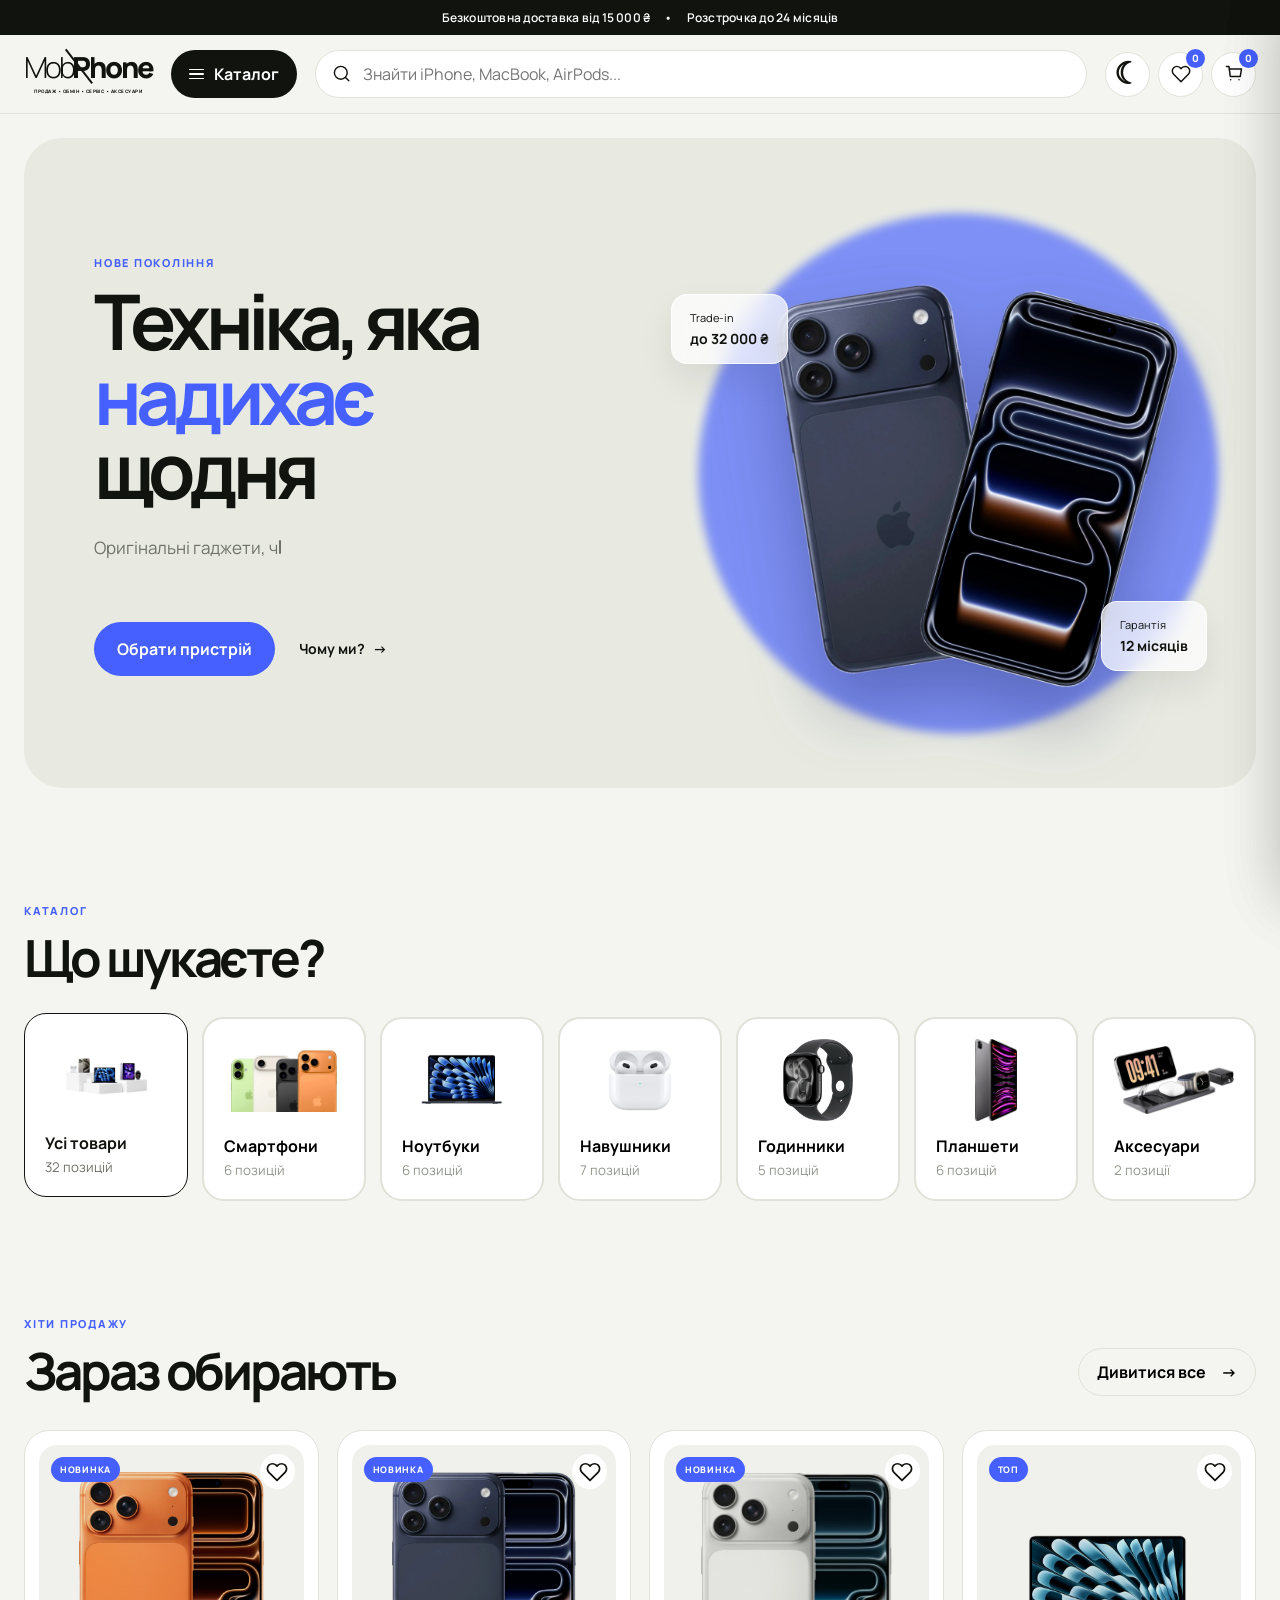
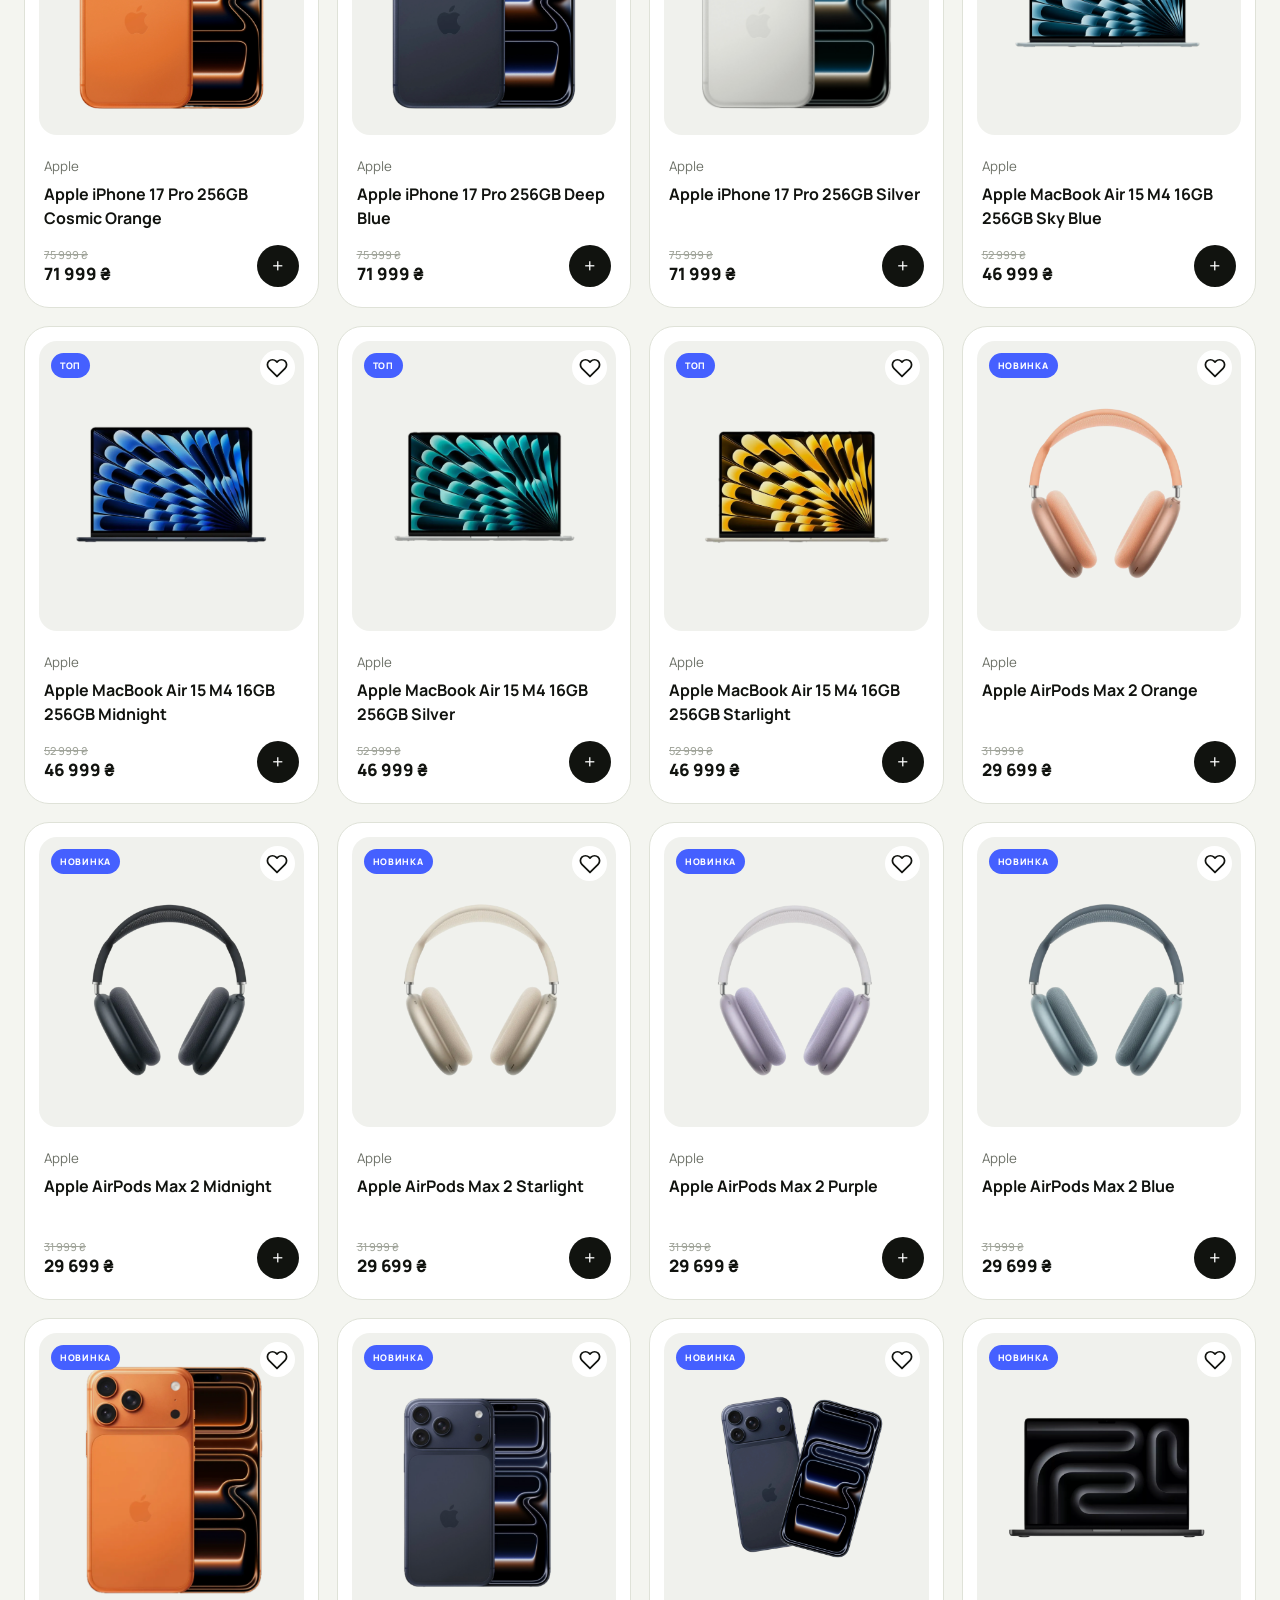
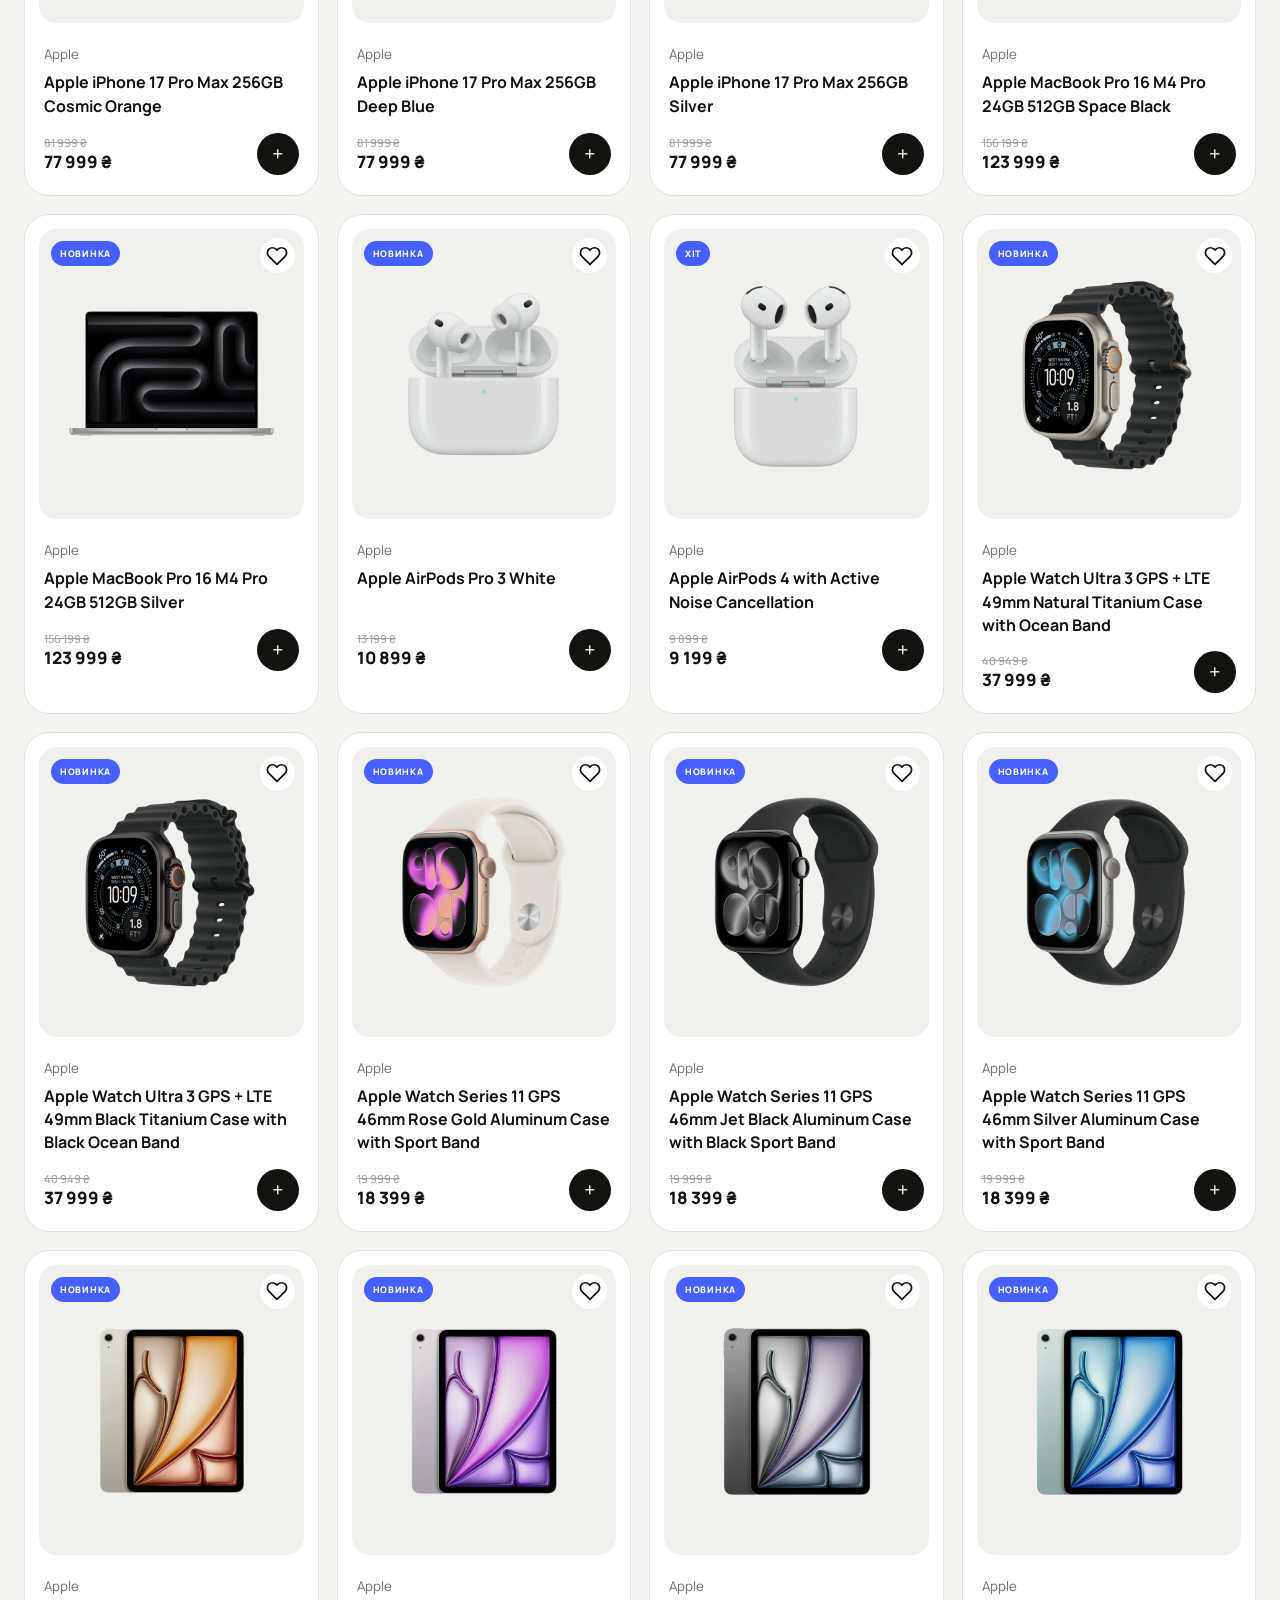
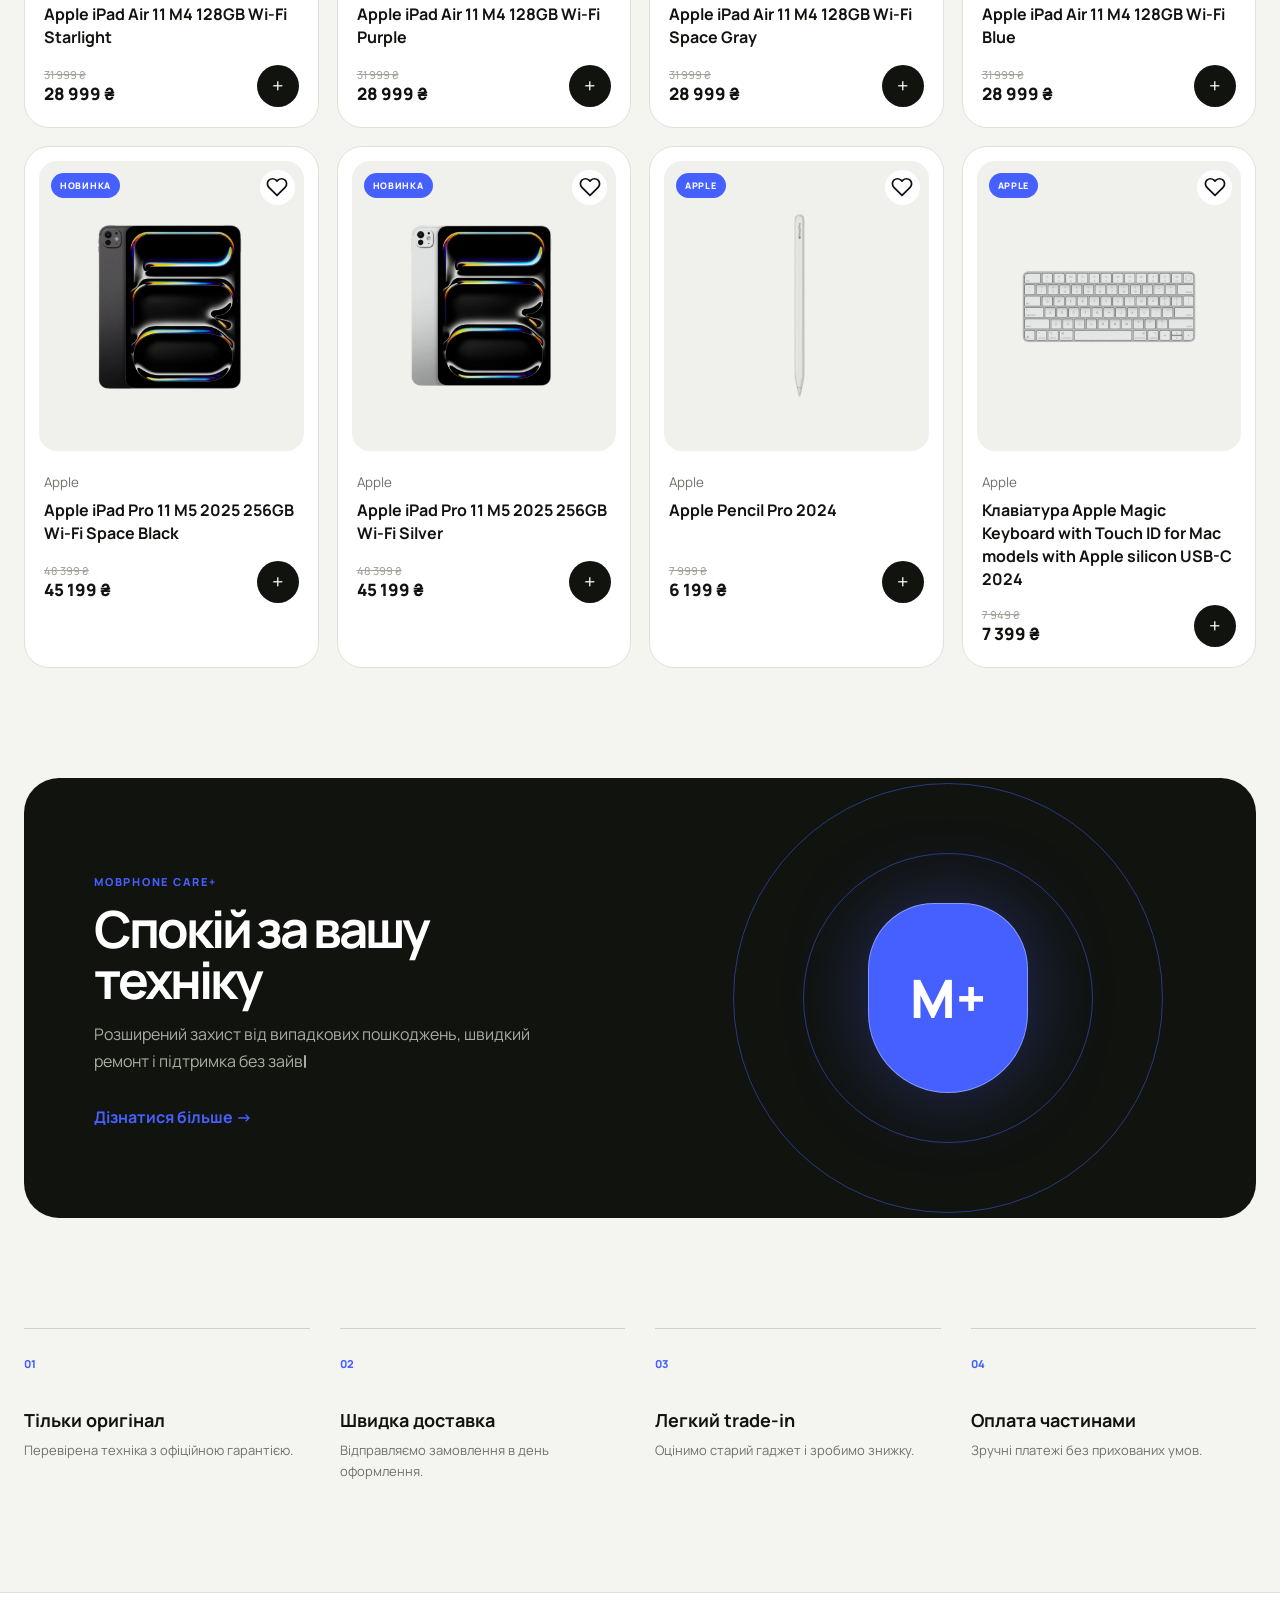
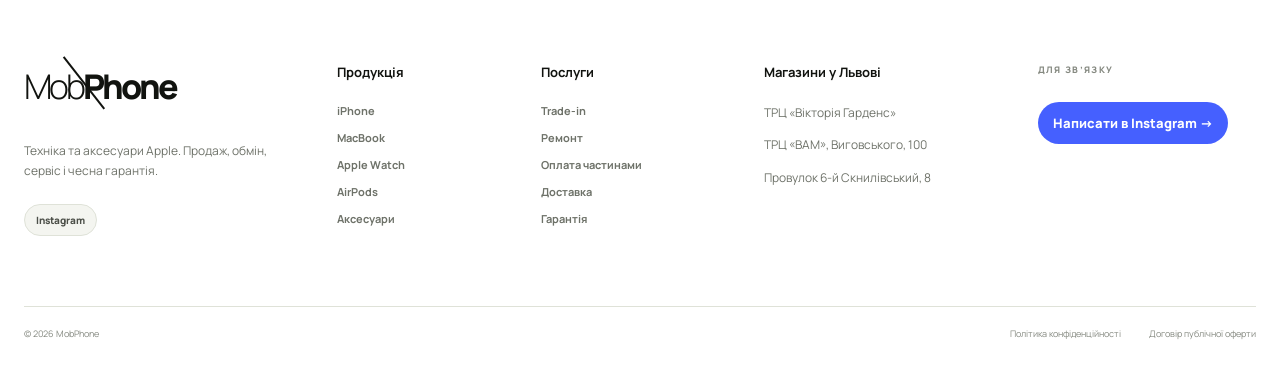
==== commit 905fa813: "Restore moon and black action icons" ====
--- a/index.html
+++ b/index.html
@@ -8,7 +8,7 @@
   <link rel="preconnect" href="https://fonts.googleapis.com">
   <link rel="preconnect" href="https://fonts.gstatic.com" crossorigin>
   <link href="https://fonts.googleapis.com/css2?family=Manrope:wght@400;500;600;700;800&display=swap" rel="stylesheet">
-  <link rel="stylesheet" href="styles.css?v=14">
+  <link rel="stylesheet" href="styles.css?v=15">
 </head>
 <body>
   <div class="announcement">
@@ -175,6 +175,6 @@
     <div class="footer-bottom"><span>© 2026 MobPhone</span><span>Політика конфіденційності</span><span>Договір публічної оферти</span></div>
   </footer>
 
-  <script src="script.js?v=5"></script>
+  <script src="script.js?v=6"></script>
 </body>
 </html>
--- a/styles.css
+++ b/styles.css
@@ -619,3 +619,19 @@
   body.dark .theme-toggle{color:#f4f5f0!important}
   .theme-toggle .theme-icon{width:23px!important;height:23px!important}
 }
+
+
+/* Black action icons and matching product heart */
+body:not(.dark) .icon-button{color:#11130f!important}
+body:not(.dark) .favorite-button svg,body:not(.dark) .cart-button svg{stroke:#11130f!important}
+.theme-toggle .theme-moon{display:block;font-size:30px!important;line-height:1;color:#11130f!important;transform:translateY(-1px)}
+body.dark .theme-toggle .theme-icon{color:#f4f5f0!important;stroke:#f4f5f0!important}
+.favorite{color:#11130f!important;background:#fff!important;border:0!important}
+.favorite svg{width:22px!important;height:22px!important;fill:none!important;stroke:currentColor!important;stroke-width:1.9!important;stroke-linecap:round!important;stroke-linejoin:round!important}
+.favorite.active{color:#4560ff!important}
+body.dark .favorite{color:#11130f!important;background:#fff!important}
+body.dark .favorite.active{color:#4560ff!important}
+@media (max-width: 900px){
+  .theme-toggle .theme-moon{font-size:31px!important}
+  .favorite svg{width:23px!important;height:23px!important}
+}
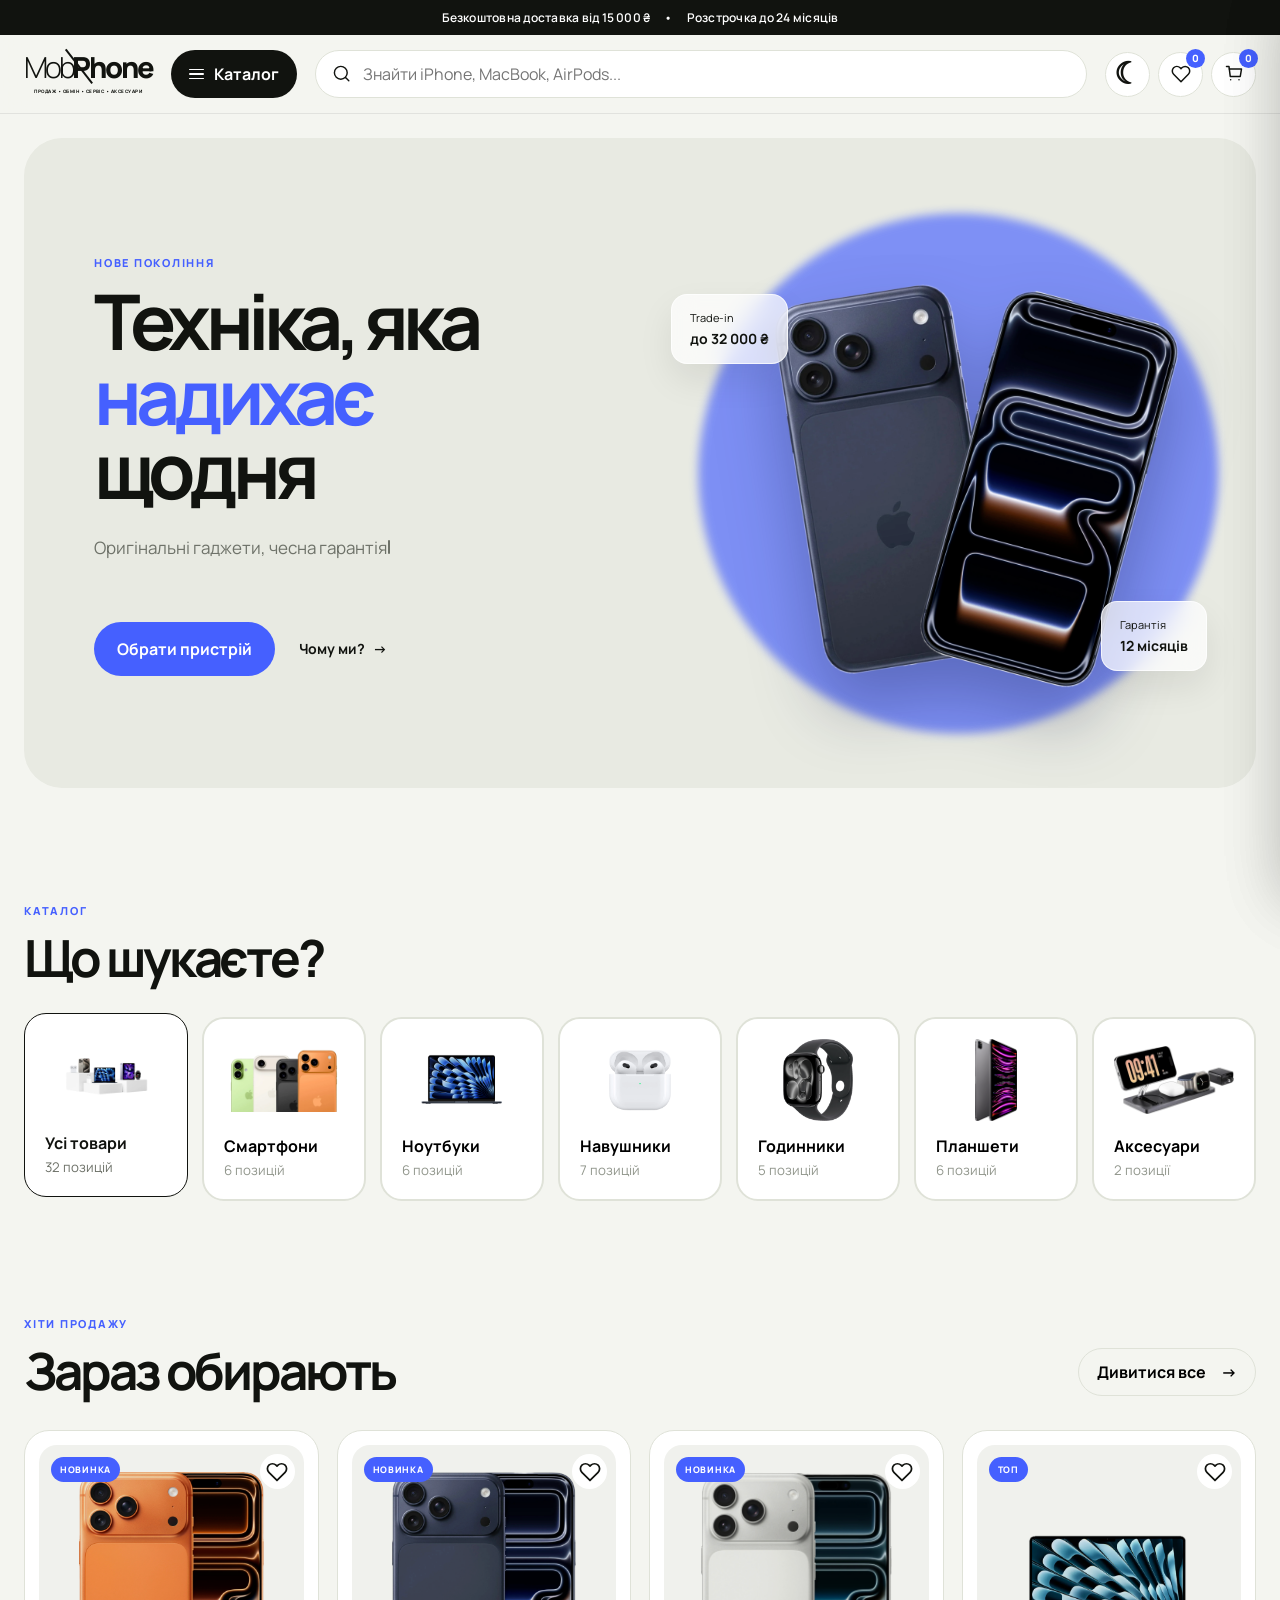
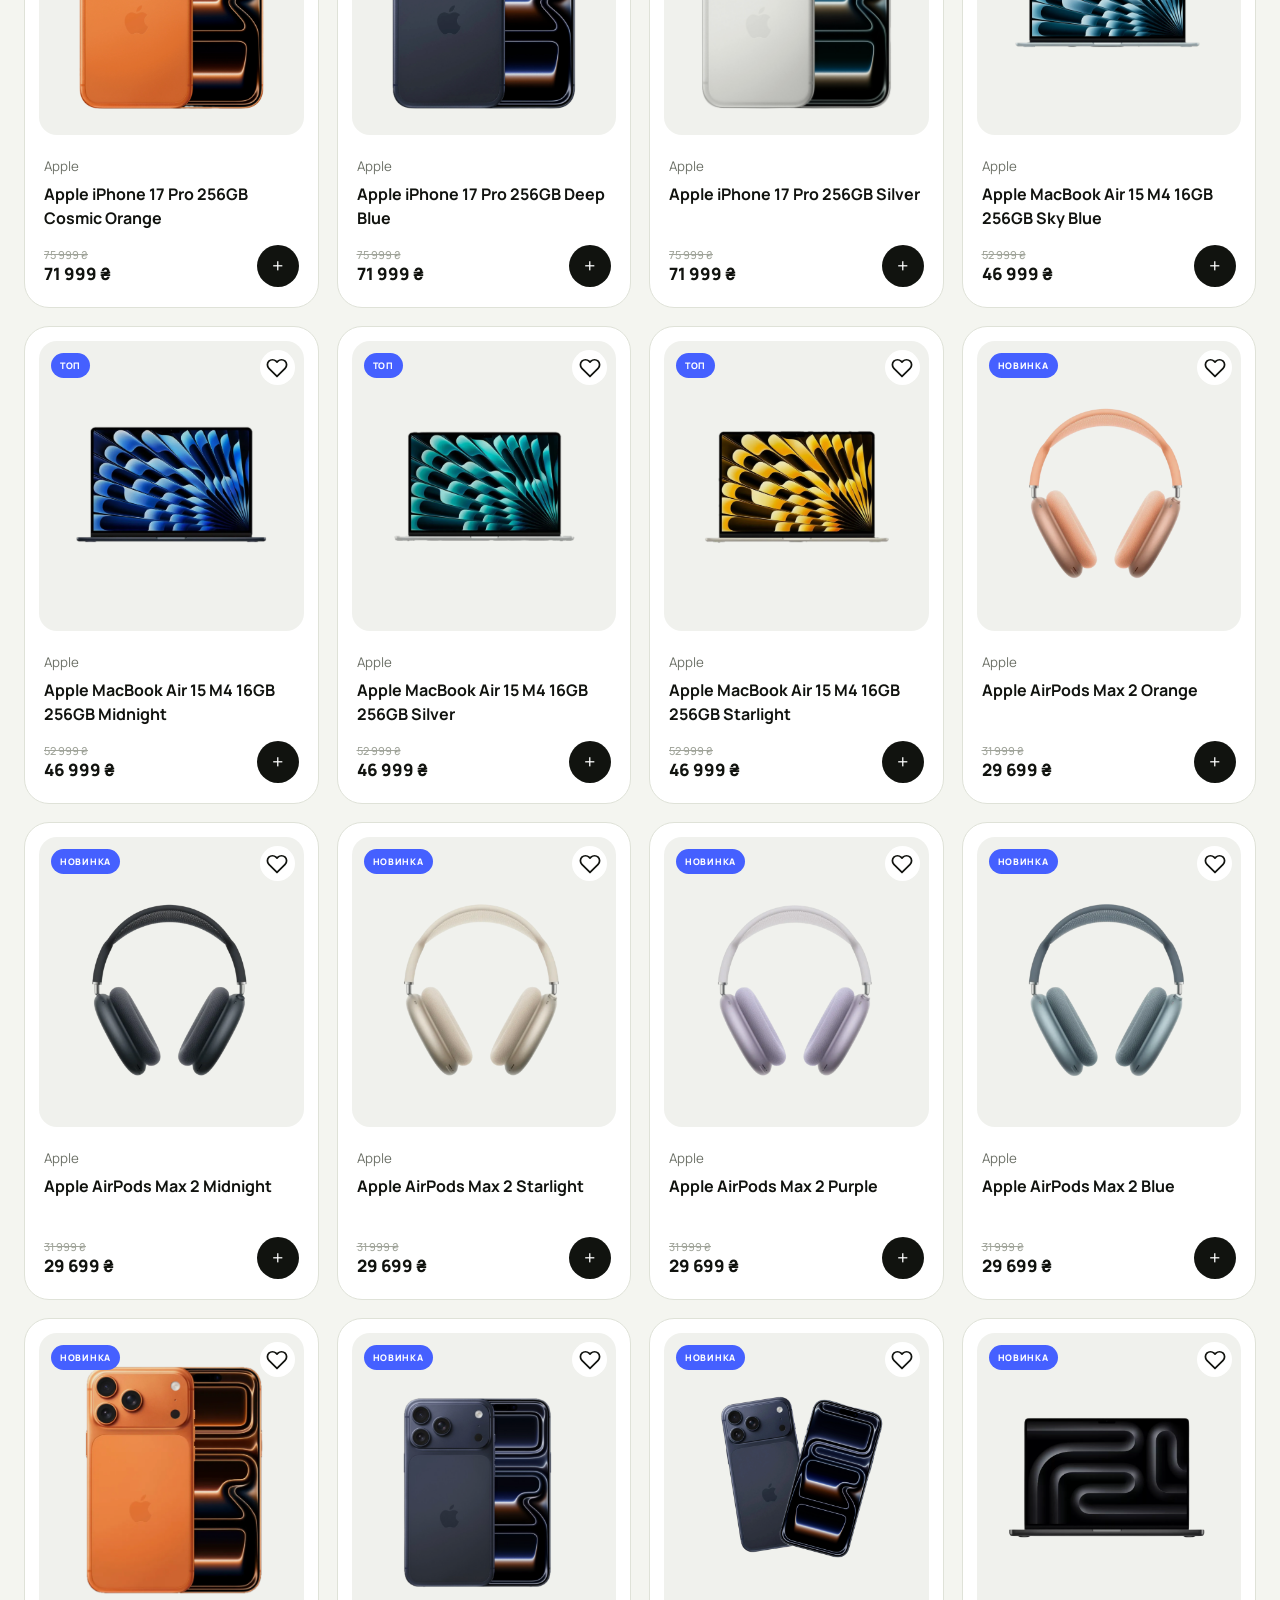
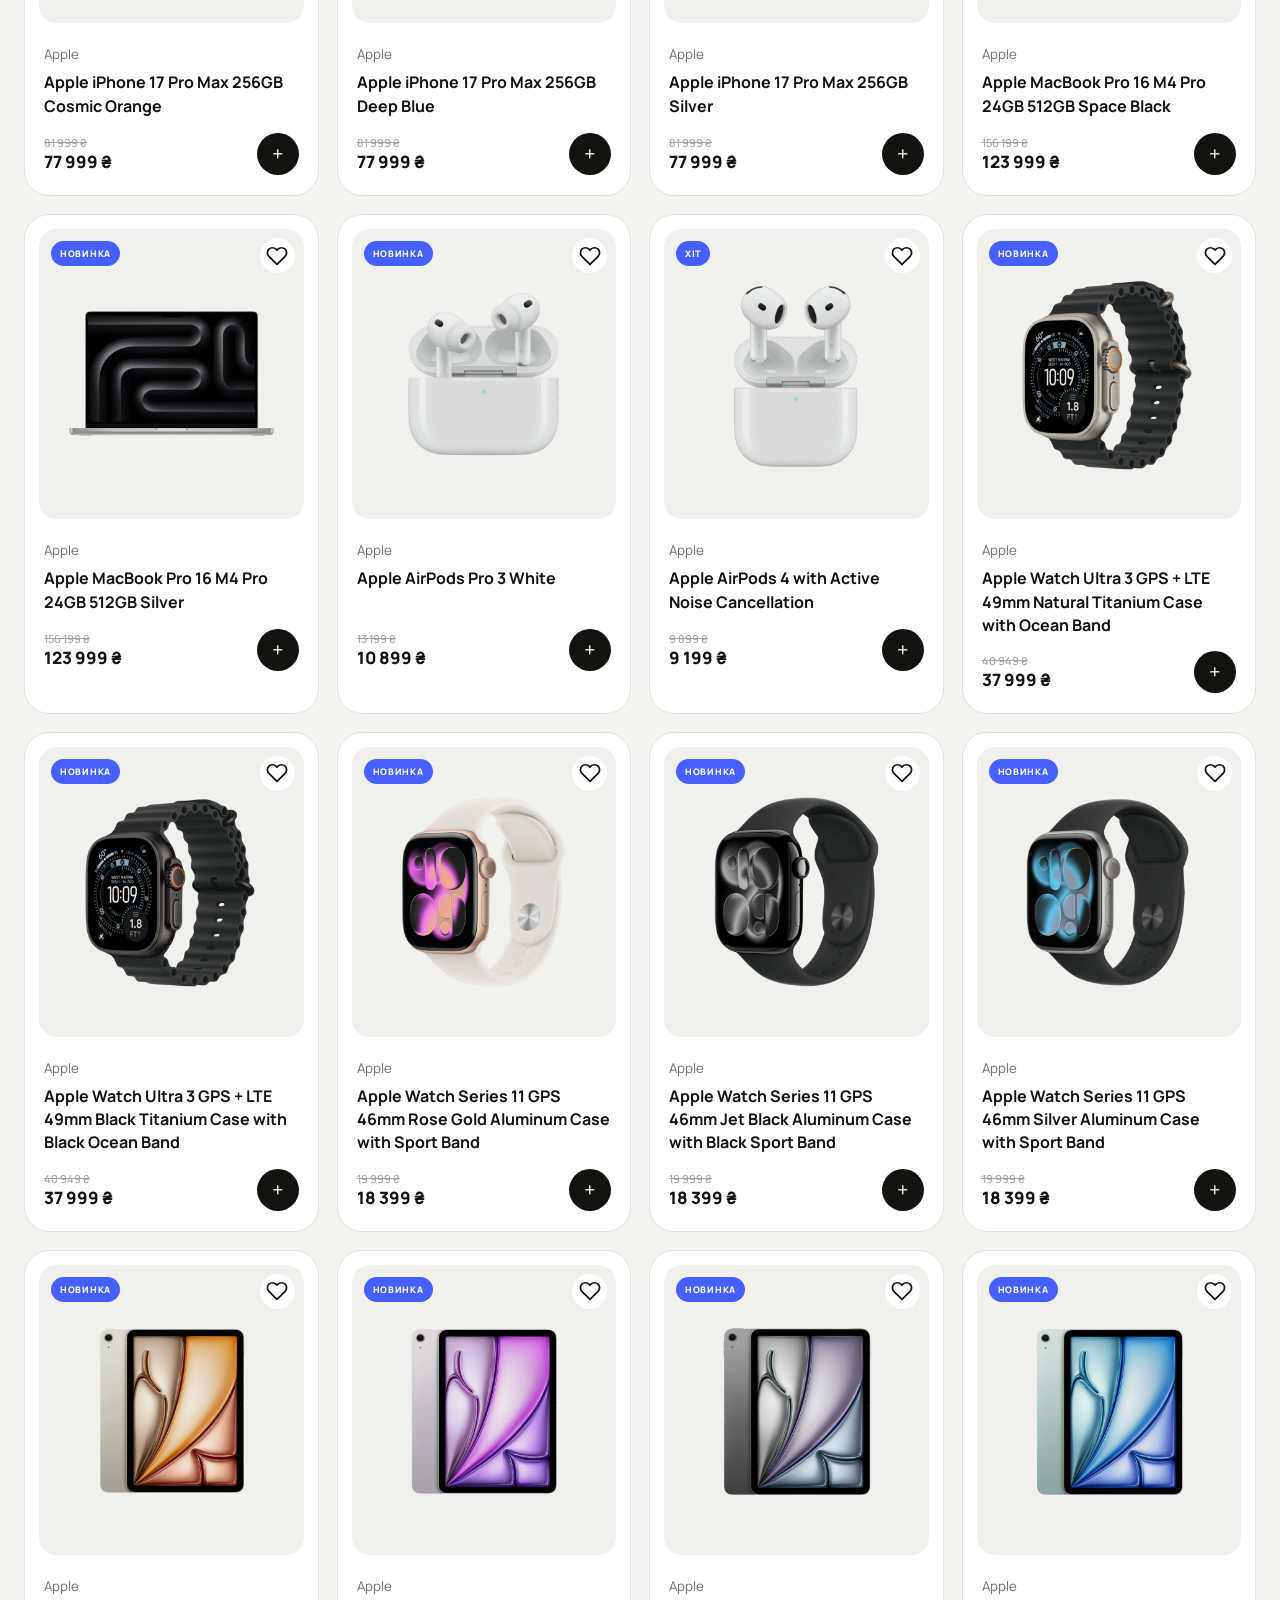
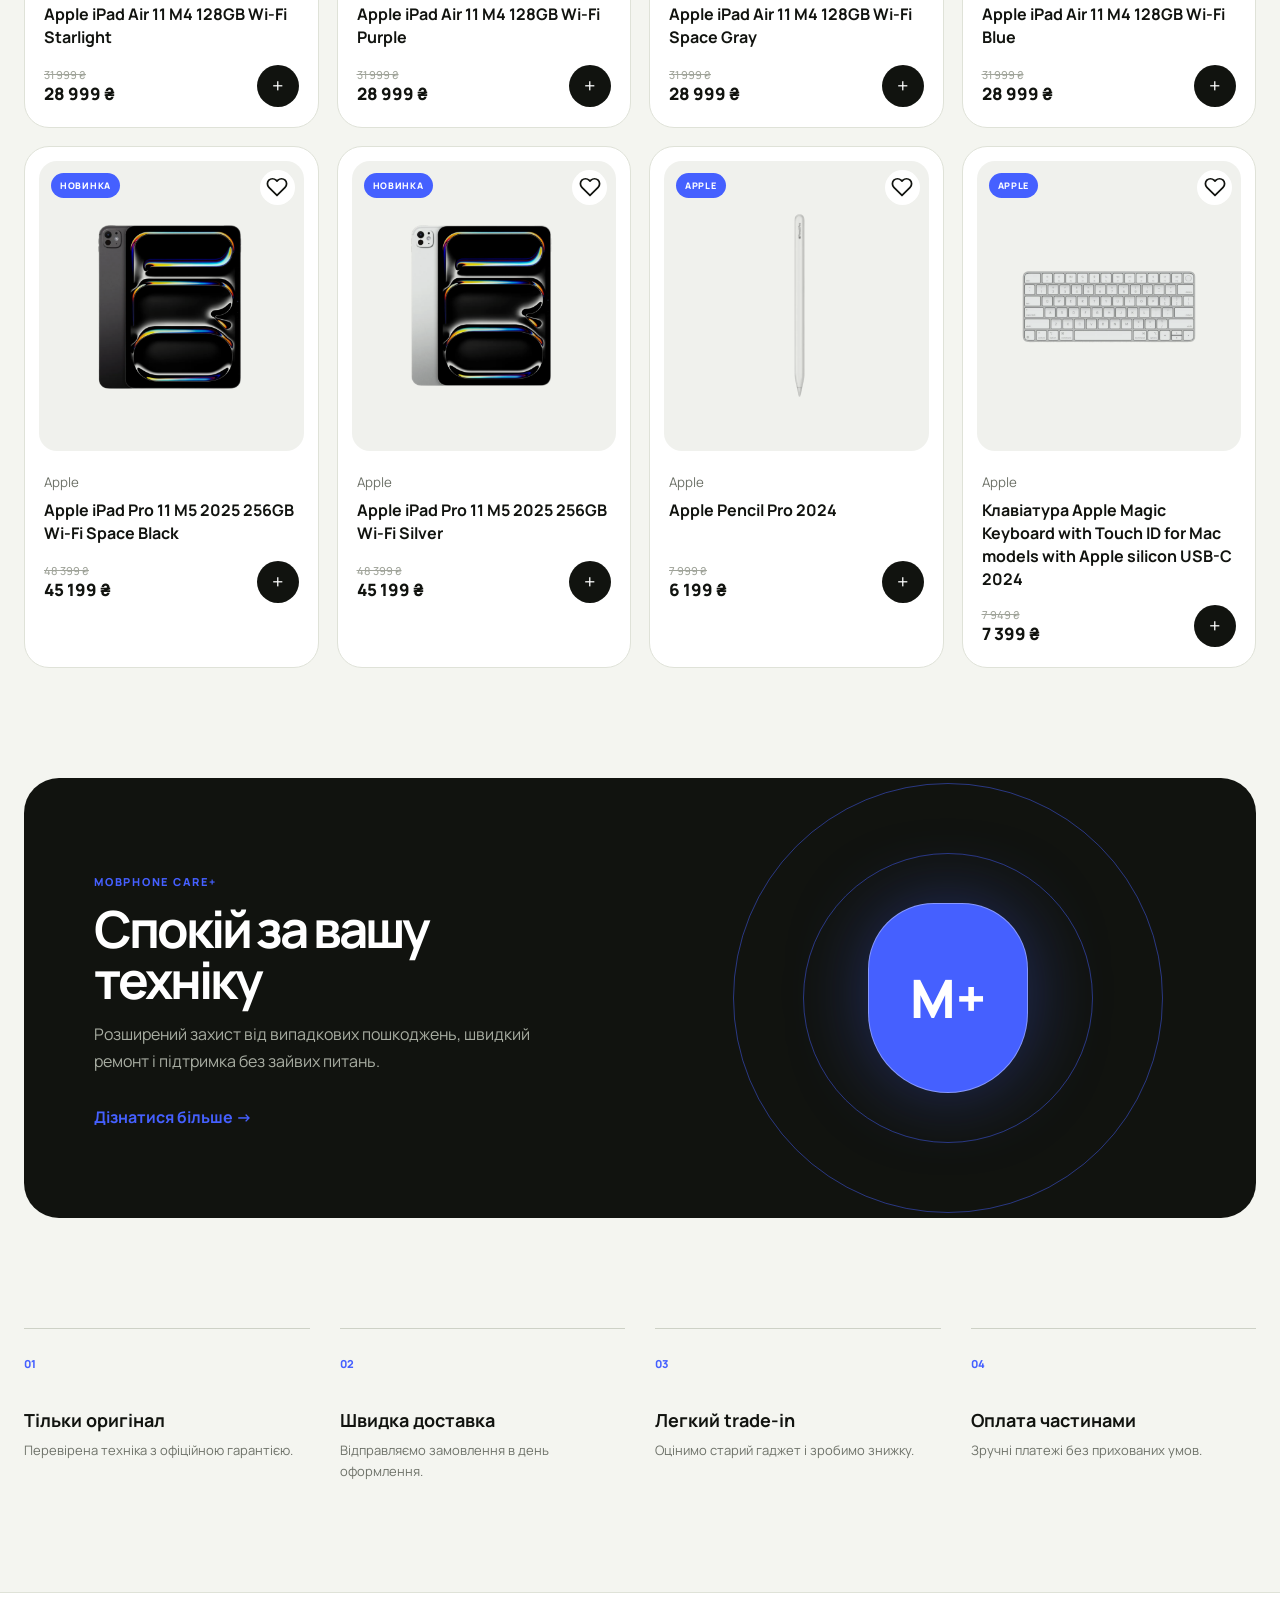
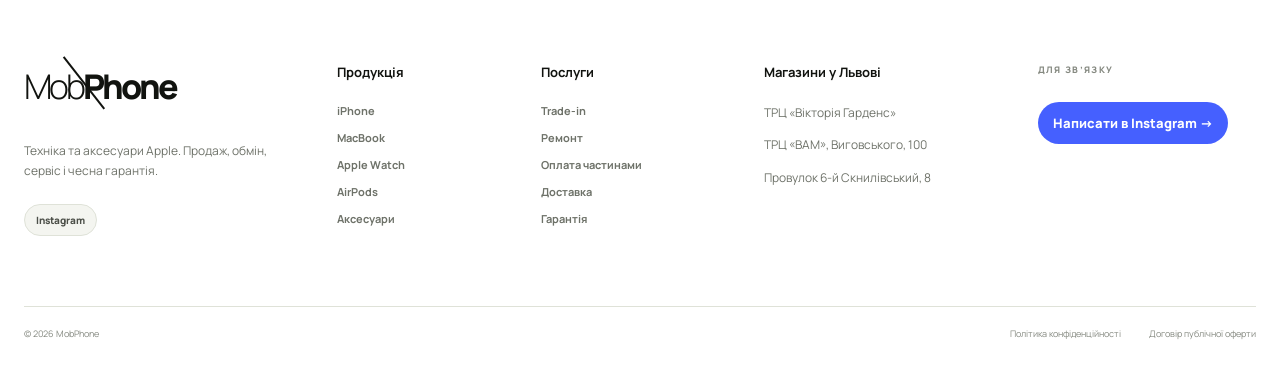
==== commit a37a9472: "Polish mobile icons and category scrolling" ====
--- a/index.html
+++ b/index.html
@@ -8,7 +8,7 @@
   <link rel="preconnect" href="https://fonts.googleapis.com">
   <link rel="preconnect" href="https://fonts.gstatic.com" crossorigin>
   <link href="https://fonts.googleapis.com/css2?family=Manrope:wght@400;500;600;700;800&display=swap" rel="stylesheet">
-  <link rel="stylesheet" href="styles.css?v=15">
+  <link rel="stylesheet" href="styles.css?v=16">
 </head>
 <body>
   <div class="announcement">
@@ -175,6 +175,6 @@
     <div class="footer-bottom"><span>© 2026 MobPhone</span><span>Політика конфіденційності</span><span>Договір публічної оферти</span></div>
   </footer>
 
-  <script src="script.js?v=6"></script>
+  <script src="script.js?v=7"></script>
 </body>
 </html>
--- a/styles.css
+++ b/styles.css
@@ -635,3 +635,10 @@
   .theme-toggle .theme-moon{font-size:31px!important}
   .favorite svg{width:23px!important;height:23px!important}
 }
+
+
+/* Mobile category centering */
+@media (max-width: 680px){
+  .category-grid{scroll-padding-inline:22px!important;padding-right:22px!important}
+  .category-card{flex:0 0 158px!important;min-width:158px!important}
+}
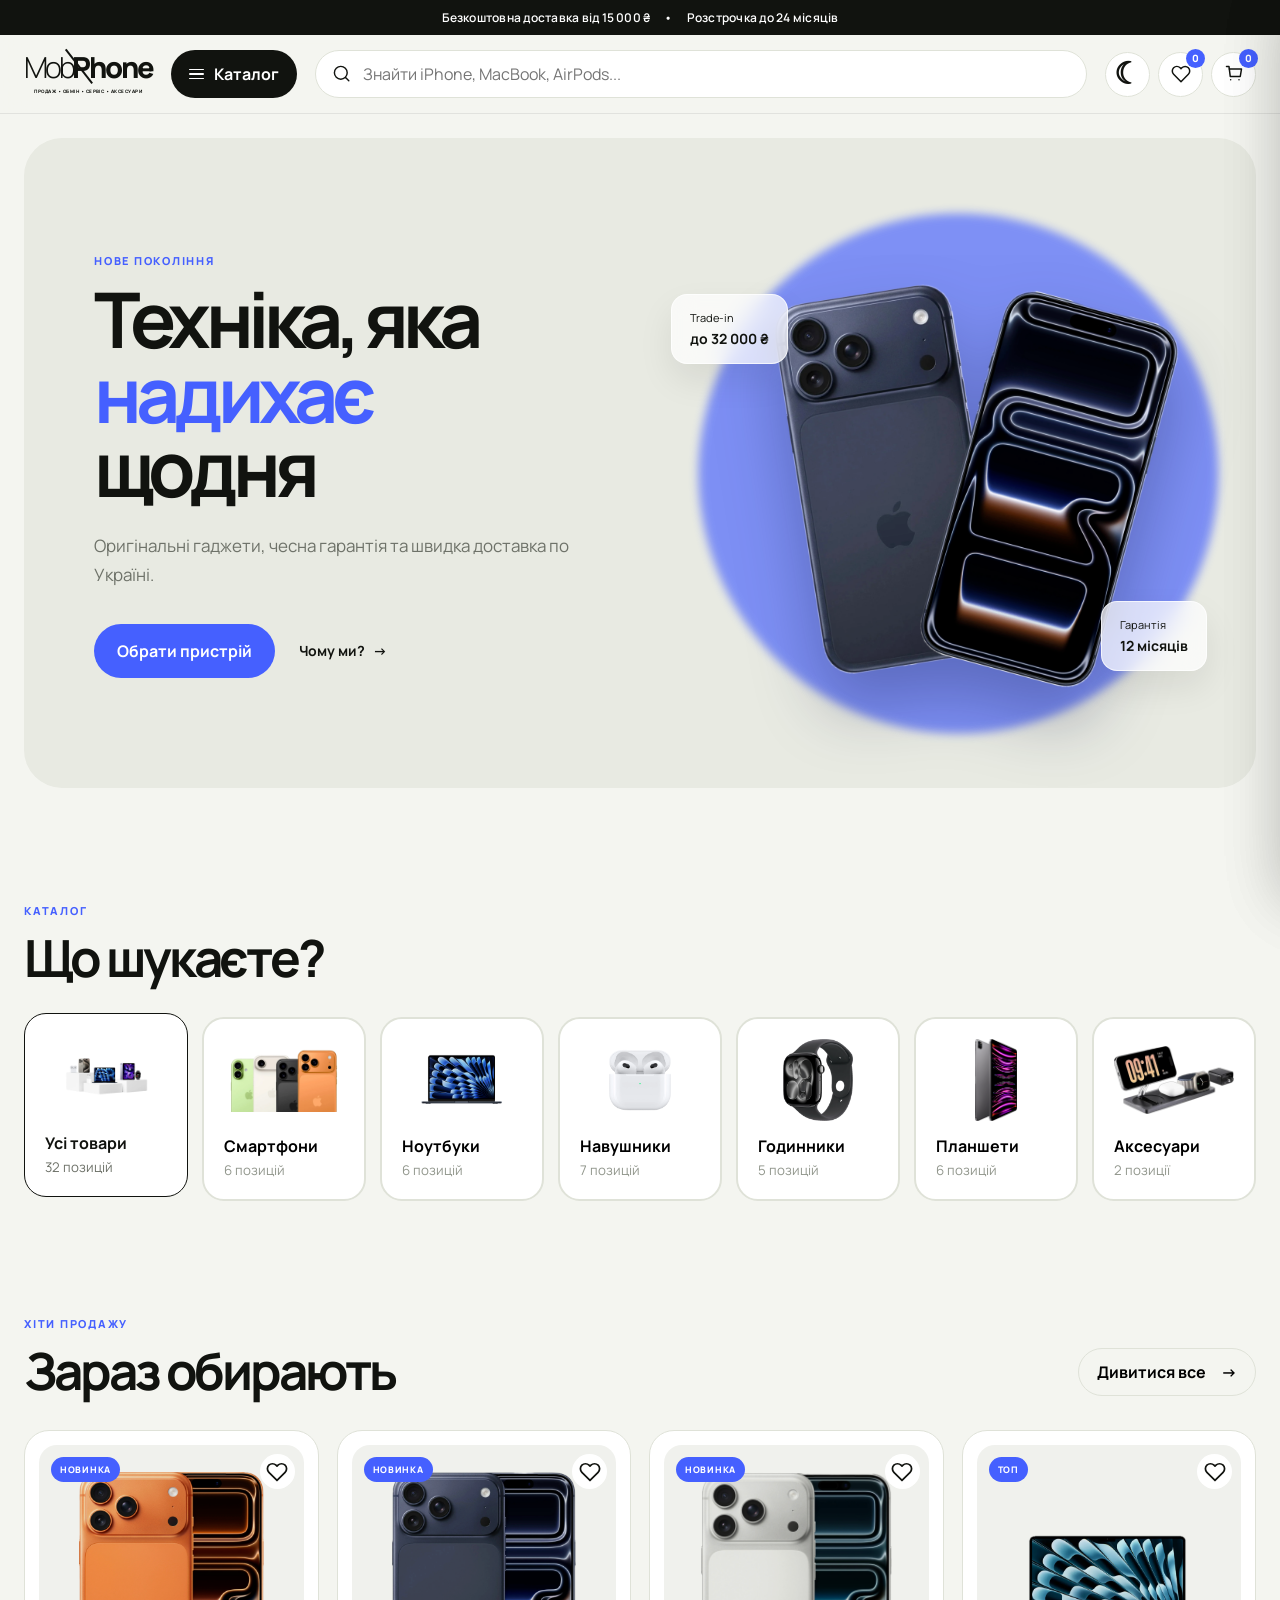
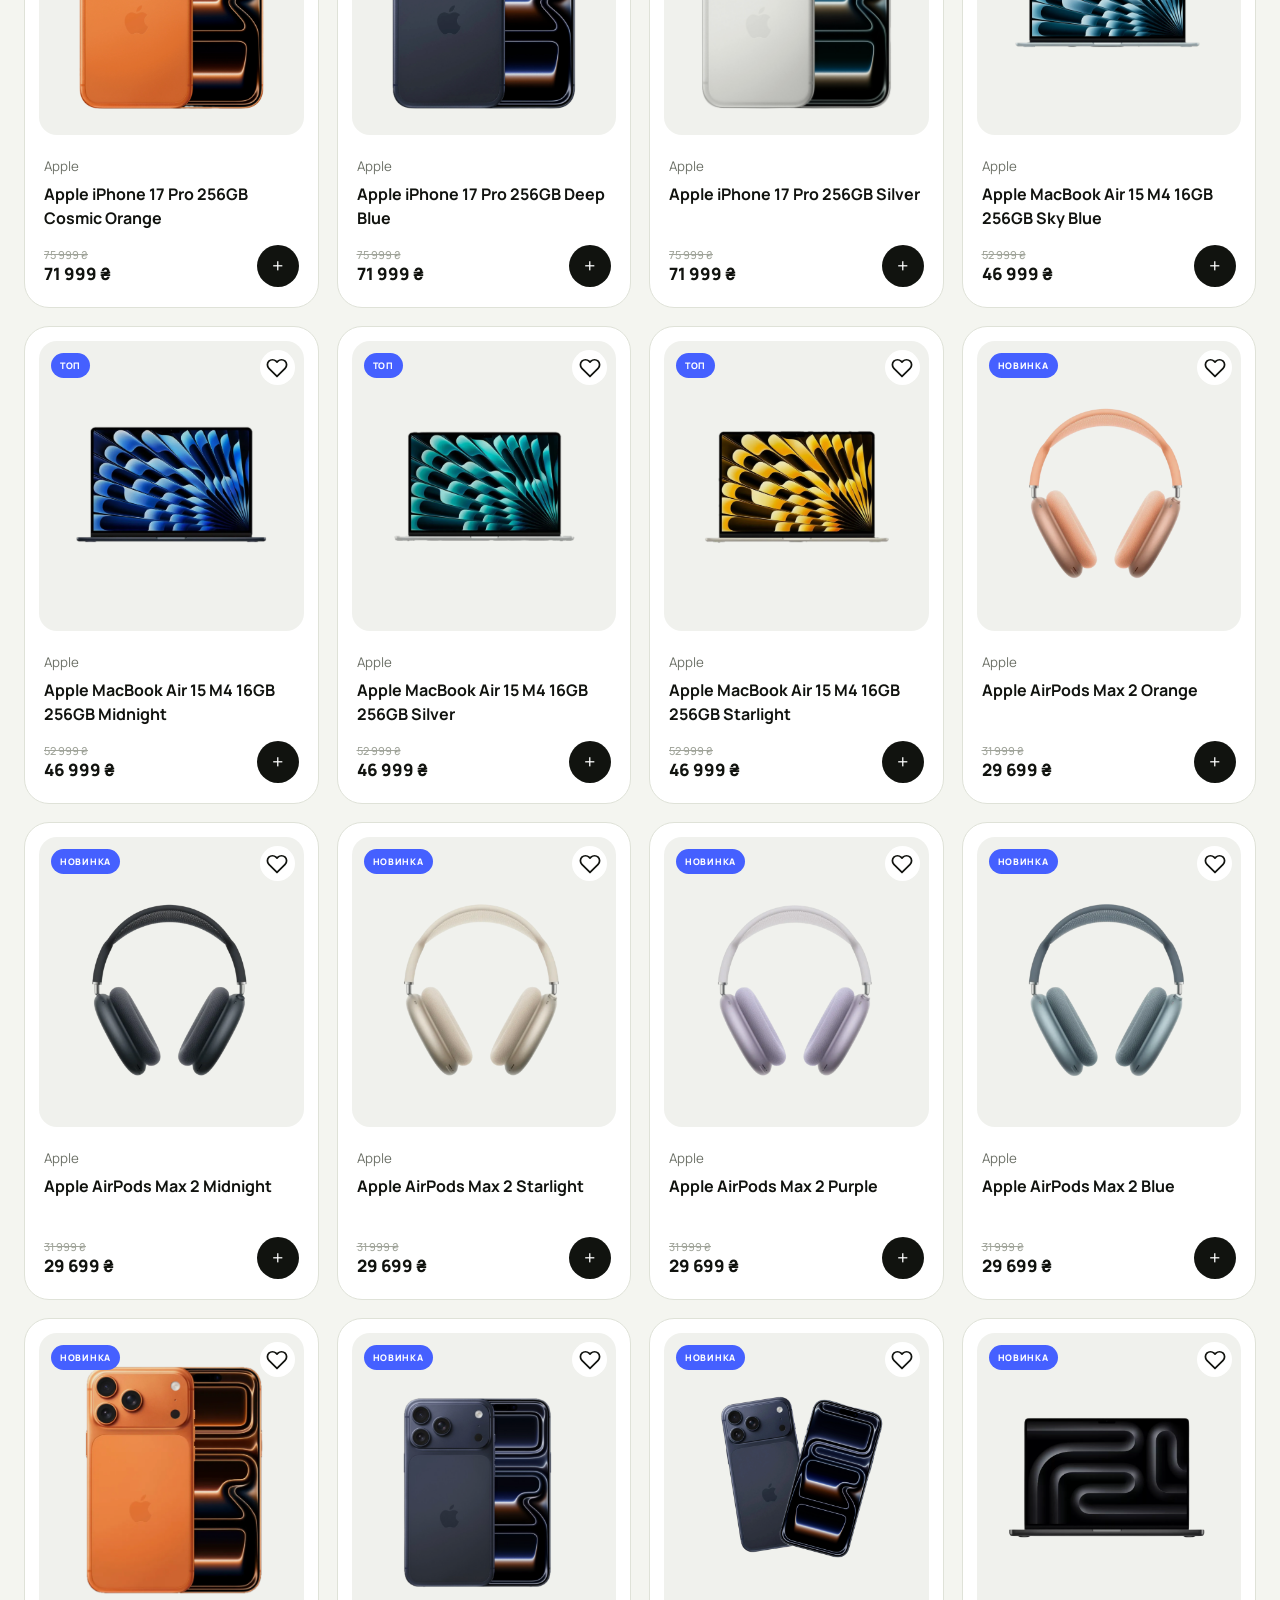
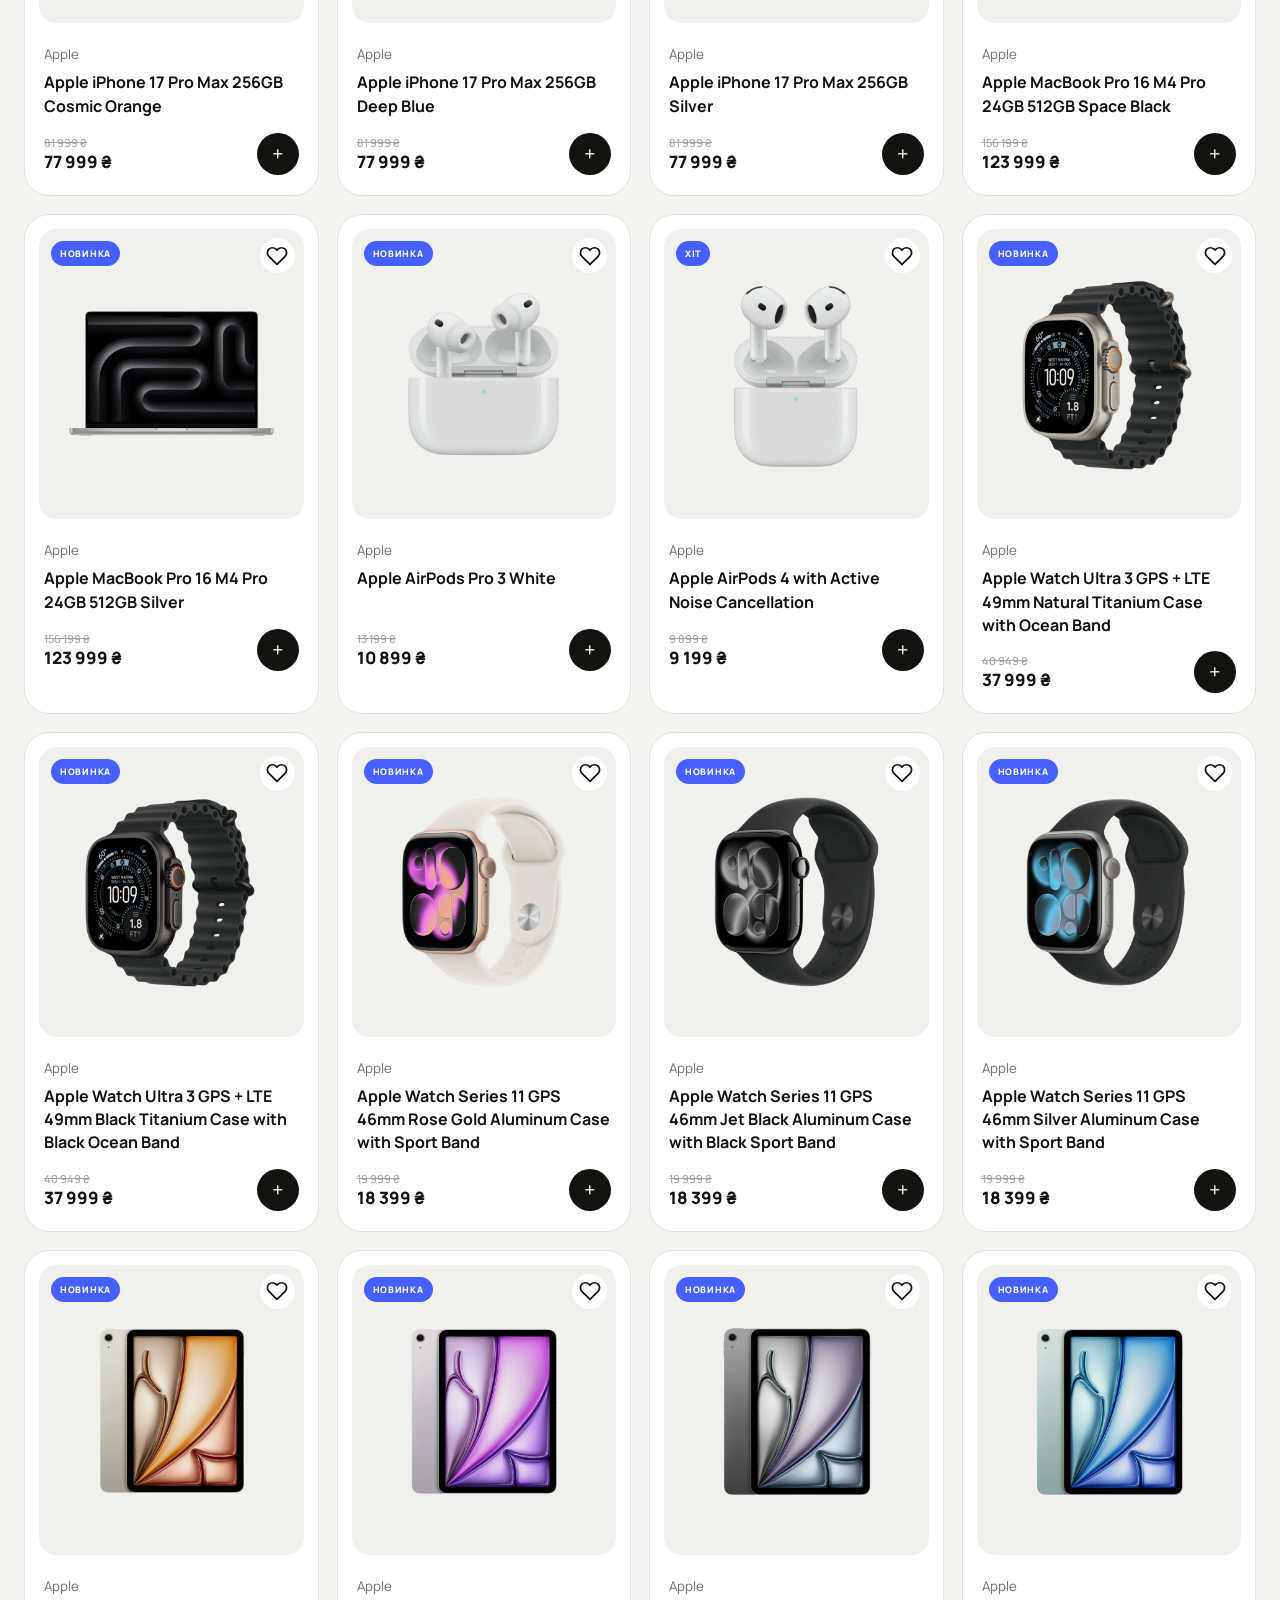
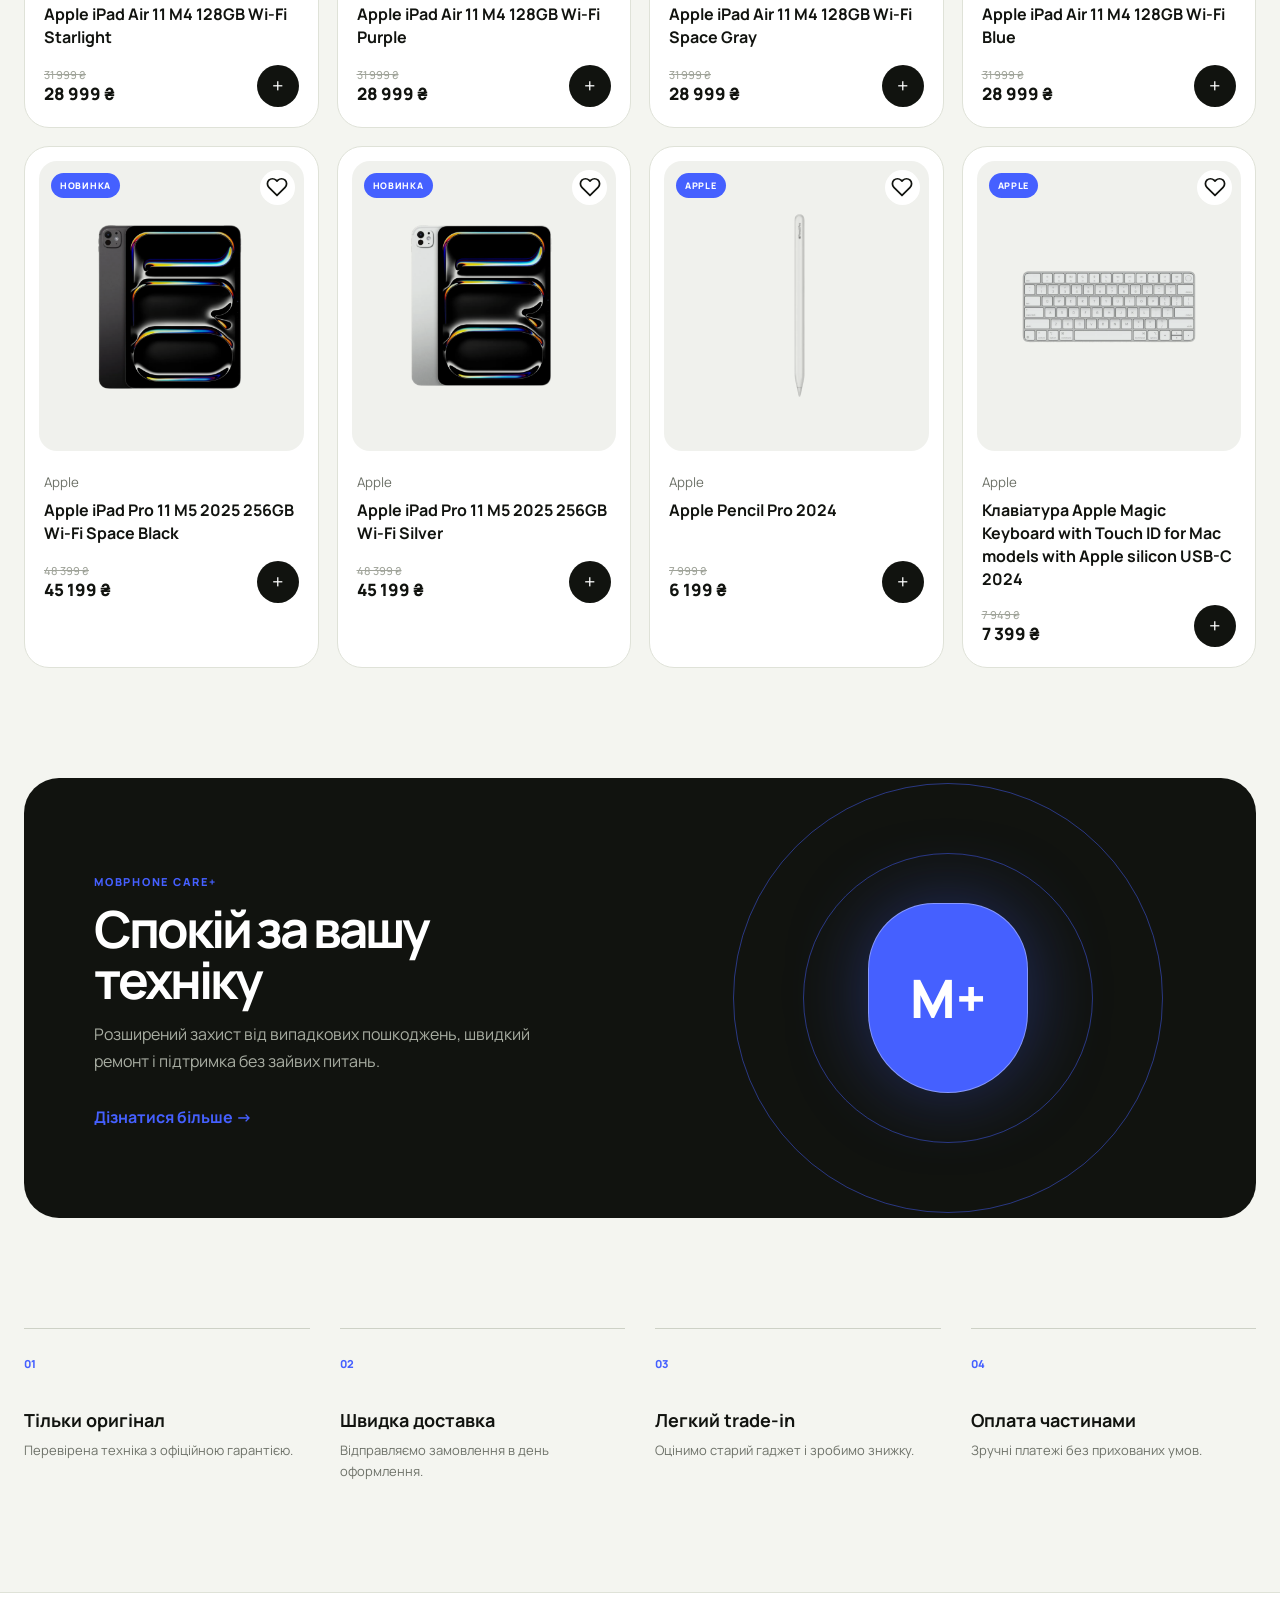
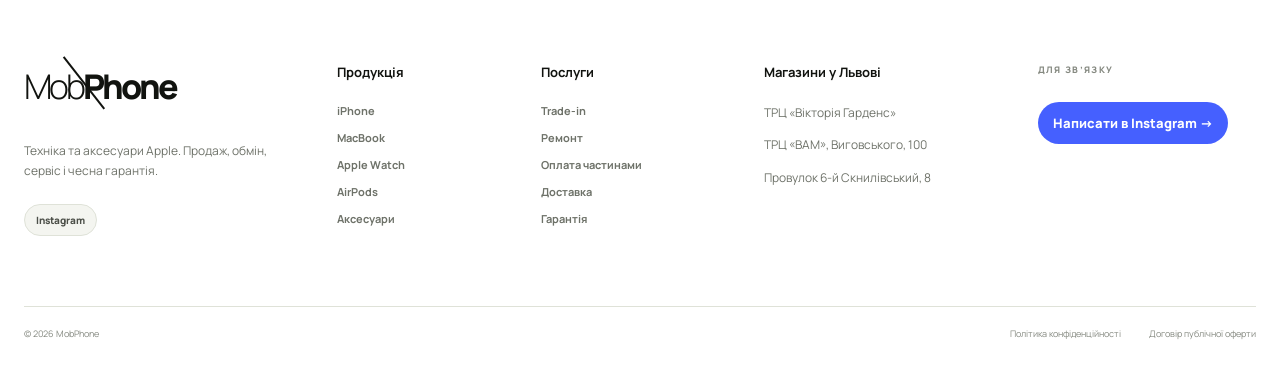
==== commit 7e9c8fad: "Fix updated iPhone images and favorite fill" ====
--- a/index.html
+++ b/index.html
@@ -8,7 +8,7 @@
   <link rel="preconnect" href="https://fonts.googleapis.com">
   <link rel="preconnect" href="https://fonts.gstatic.com" crossorigin>
   <link href="https://fonts.googleapis.com/css2?family=Manrope:wght@400;500;600;700;800&display=swap" rel="stylesheet">
-  <link rel="stylesheet" href="styles.css?v=16">
+  <link rel="stylesheet" href="styles.css?v=17">
 </head>
 <body>
   <div class="announcement">
@@ -175,6 +175,6 @@
     <div class="footer-bottom"><span>© 2026 MobPhone</span><span>Політика конфіденційності</span><span>Договір публічної оферти</span></div>
   </footer>
 
-  <script src="script.js?v=7"></script>
+  <script src="script.js?v=8"></script>
 </body>
 </html>
--- a/styles.css
+++ b/styles.css
@@ -642,3 +642,8 @@
   .category-grid{scroll-padding-inline:22px!important;padding-right:22px!important}
   .category-card{flex:0 0 158px!important;min-width:158px!important}
 }
+
+
+/* Filled favorite state */
+.favorite.active svg{fill:#4560ff!important;stroke:#4560ff!important}
+.favorite.active{color:#4560ff!important}
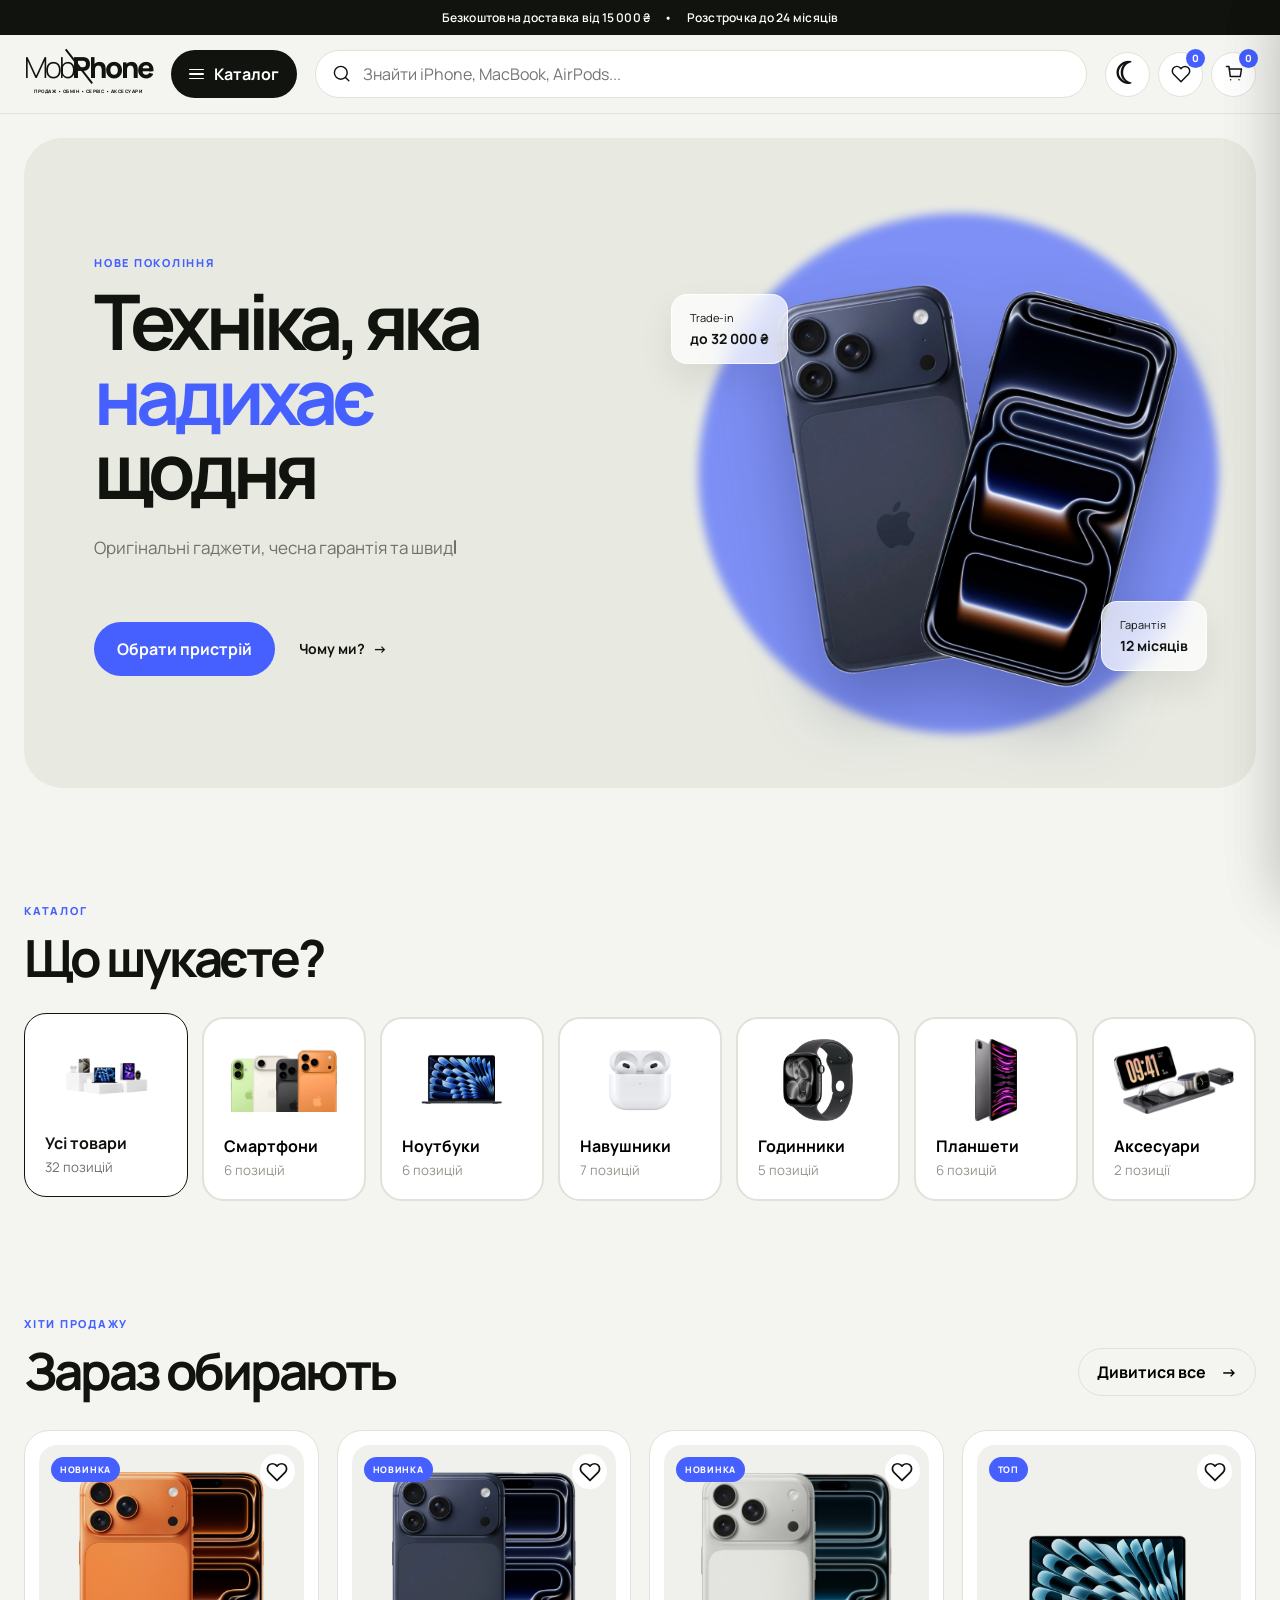
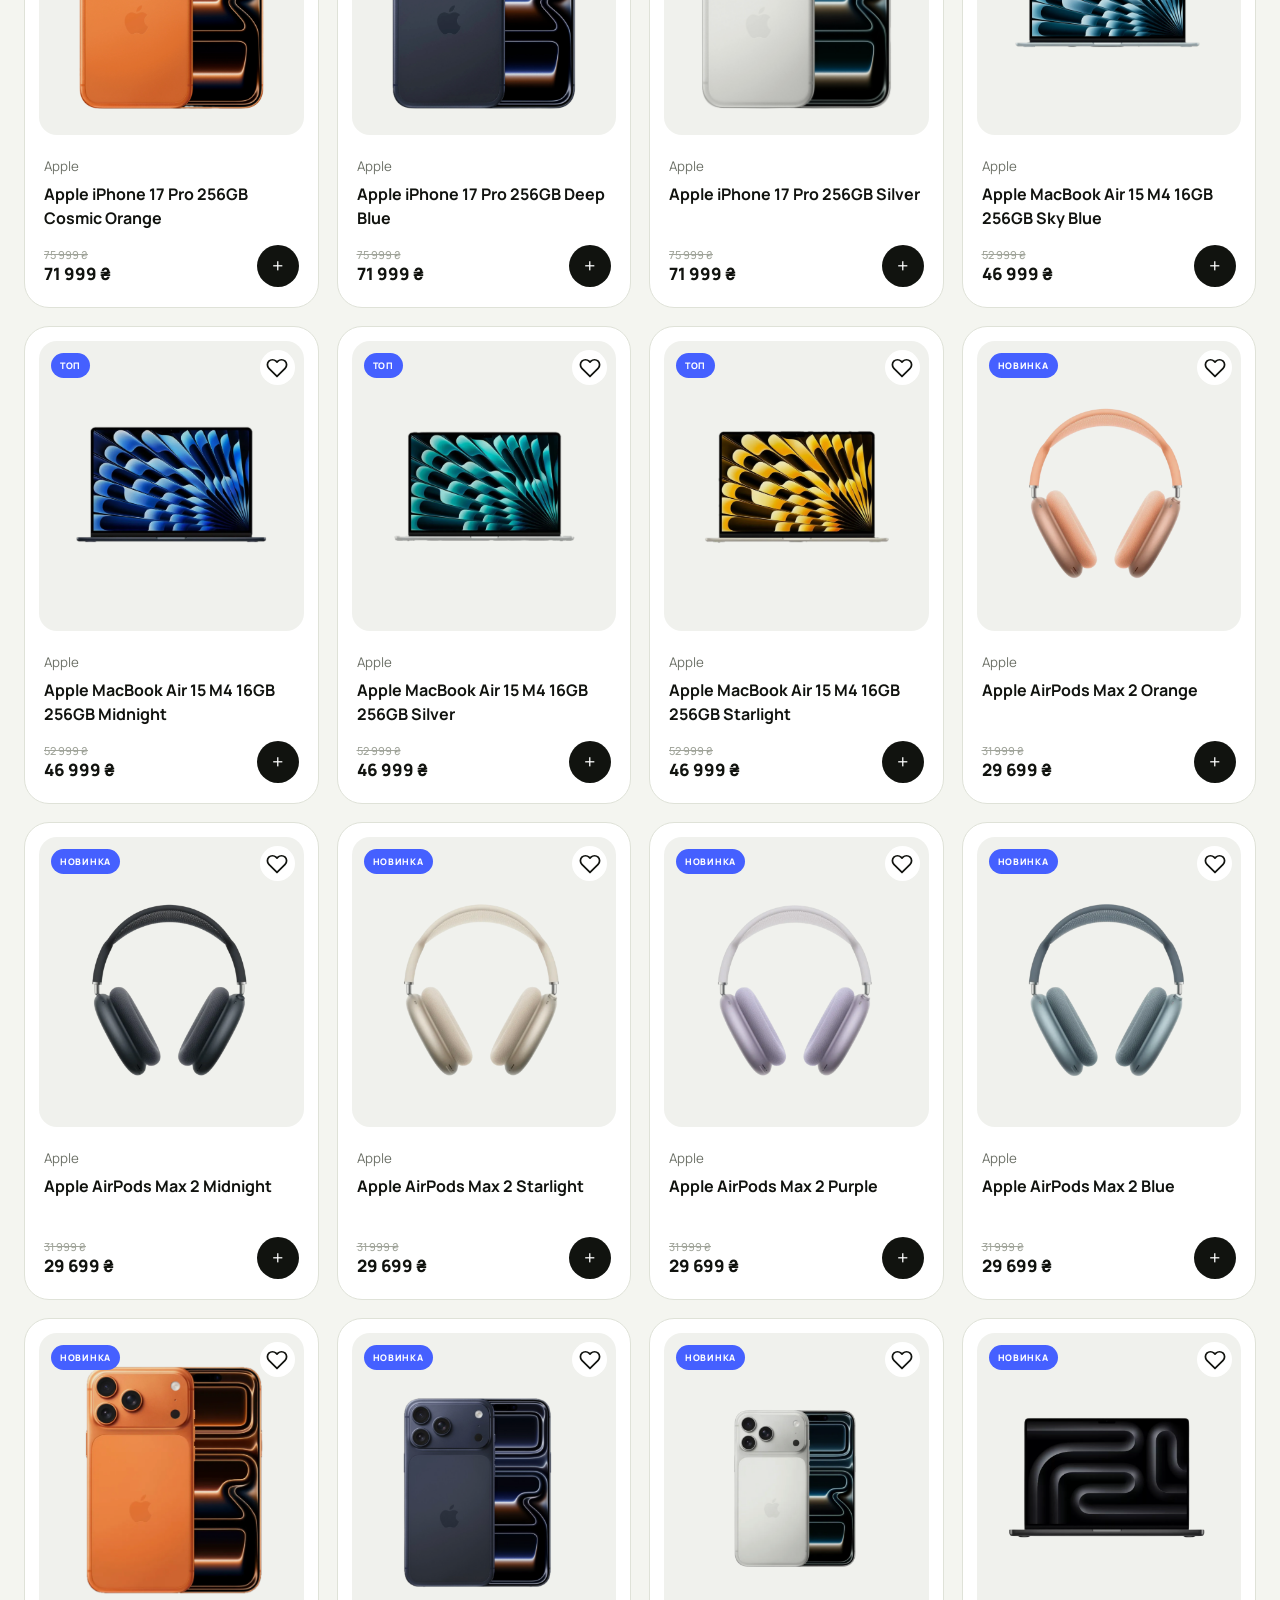
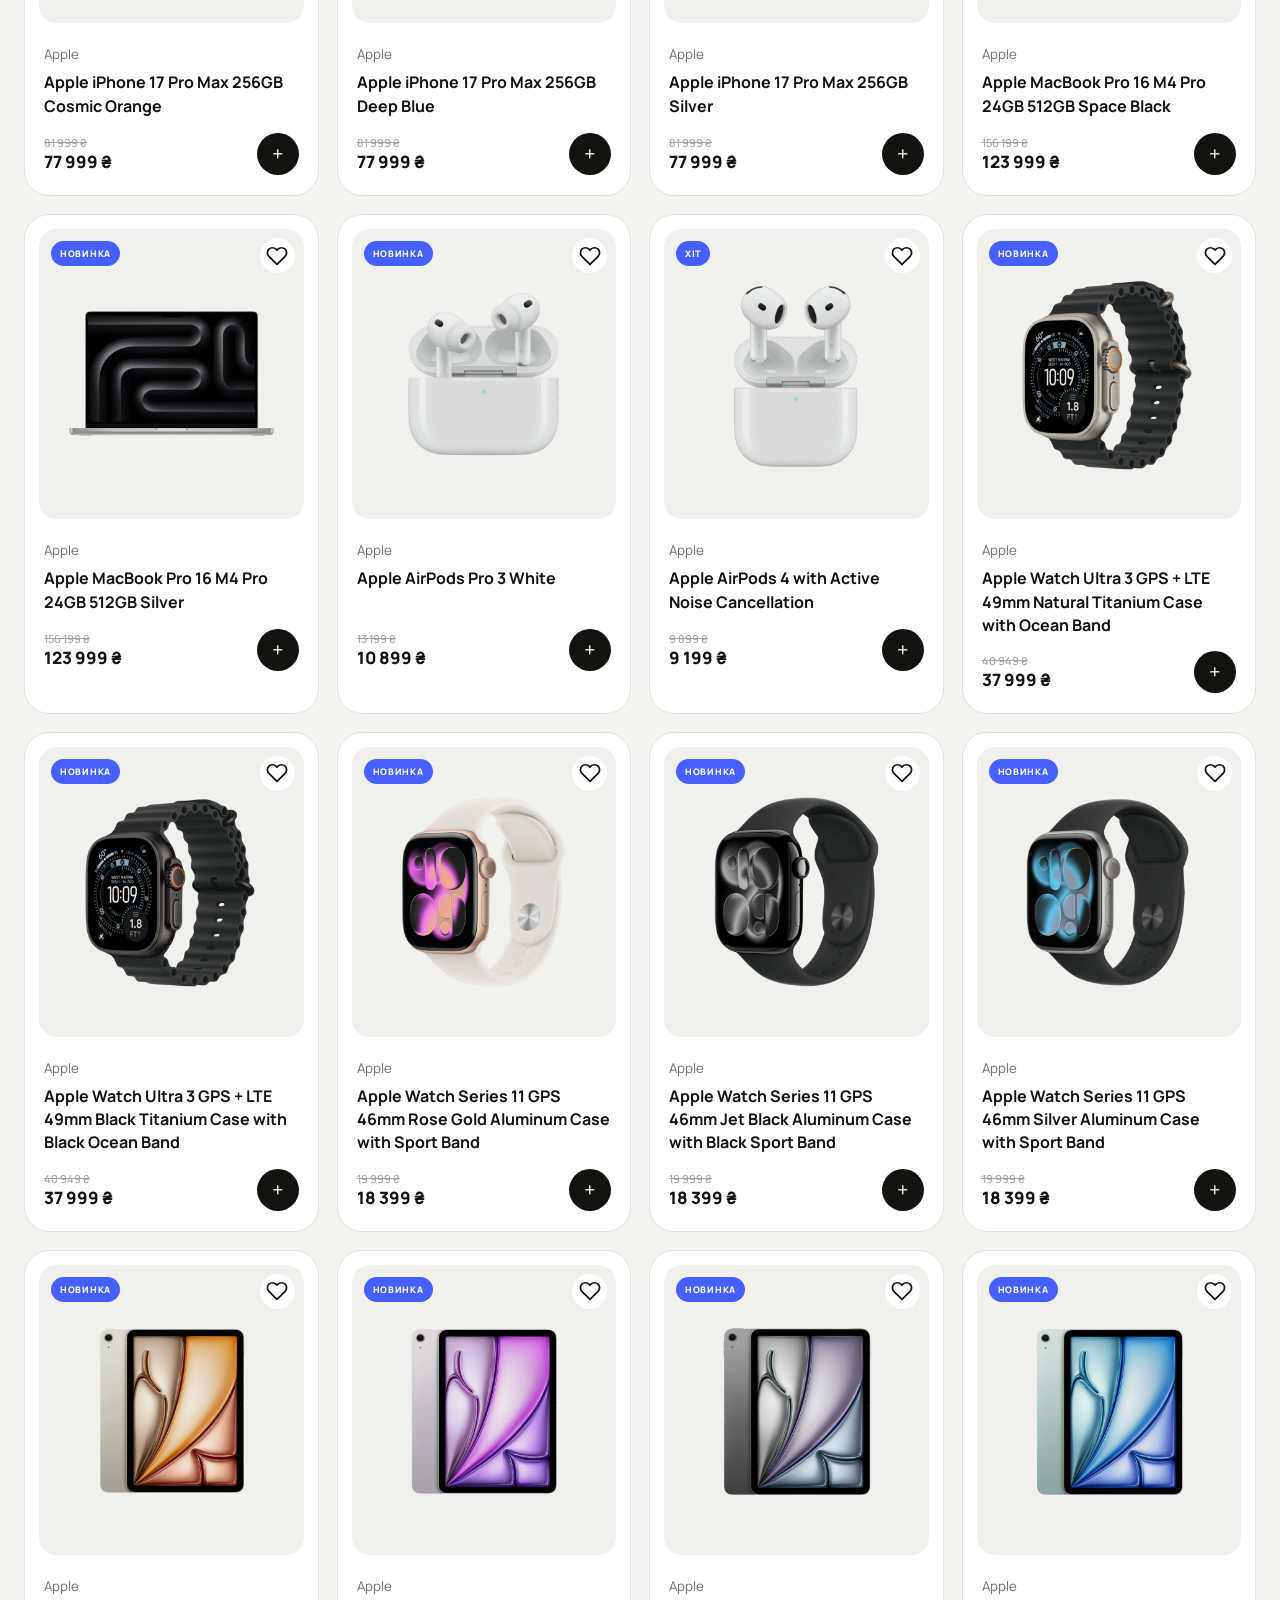
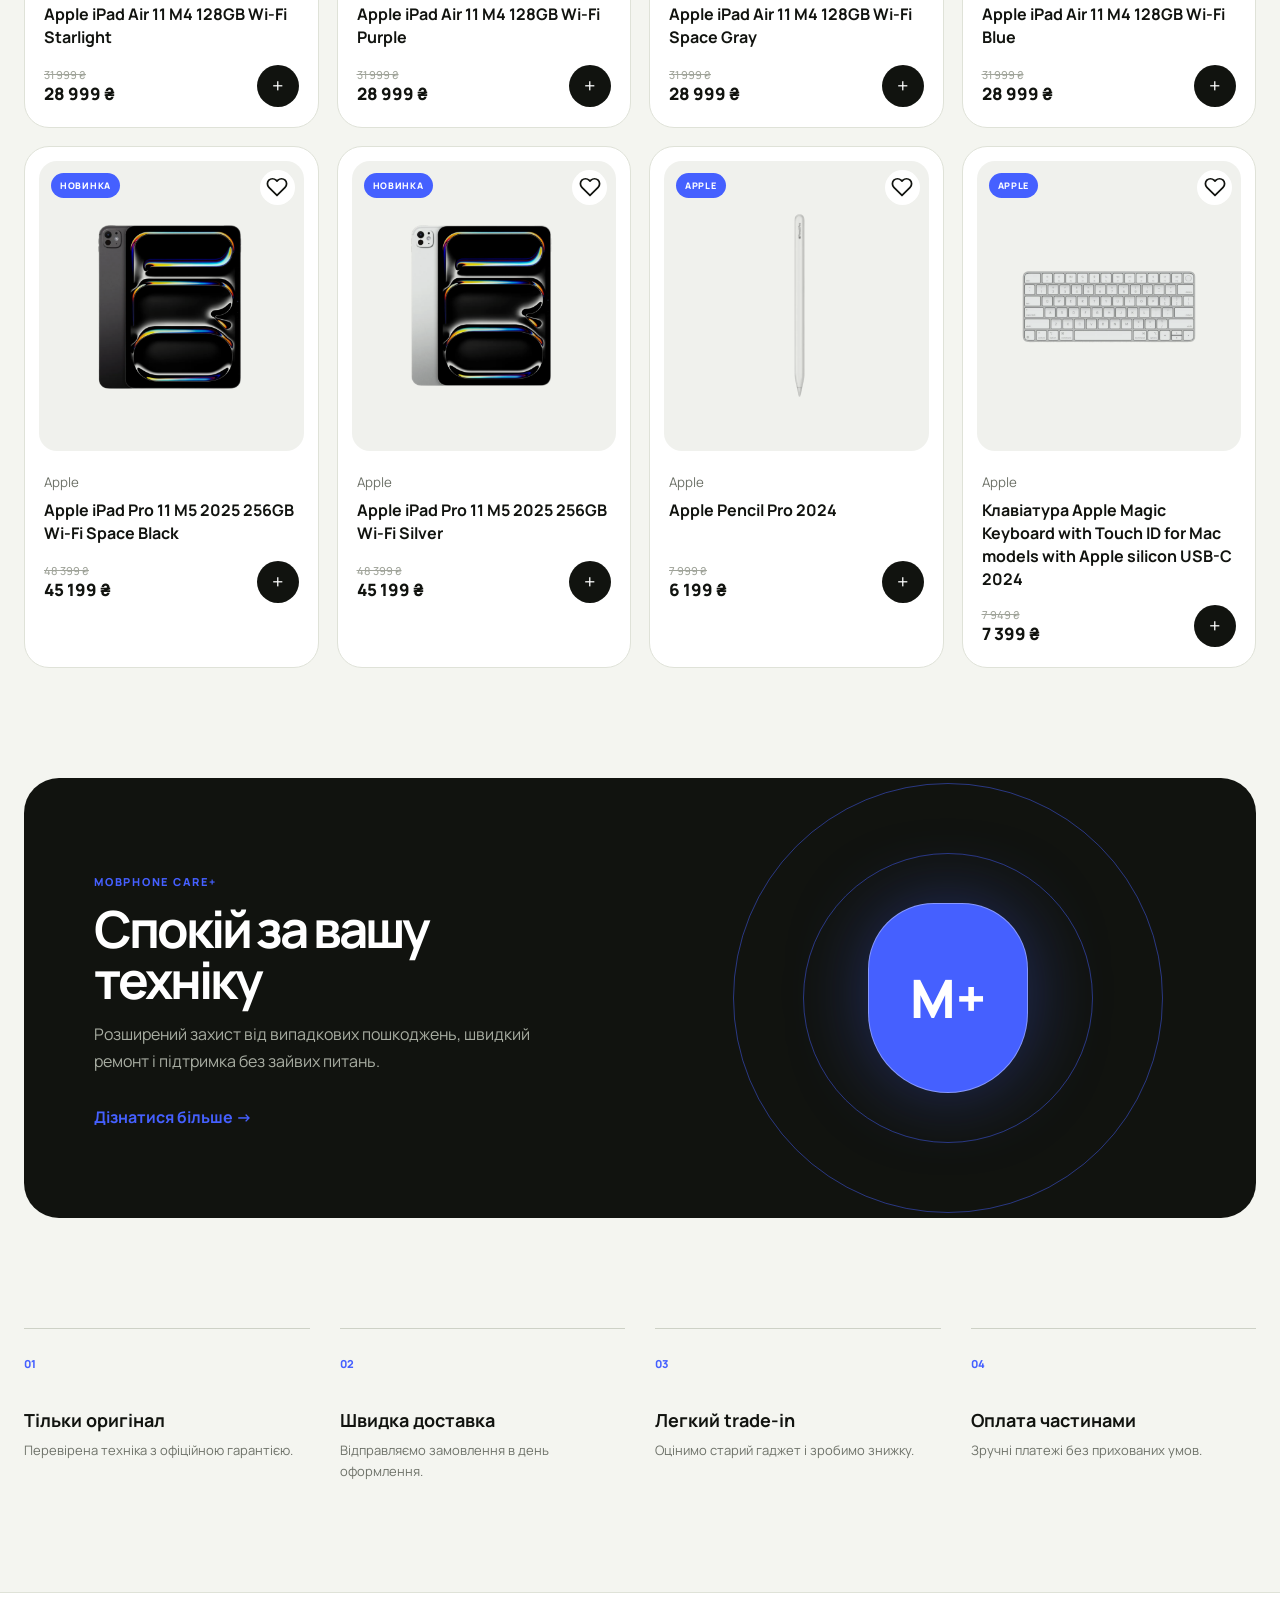
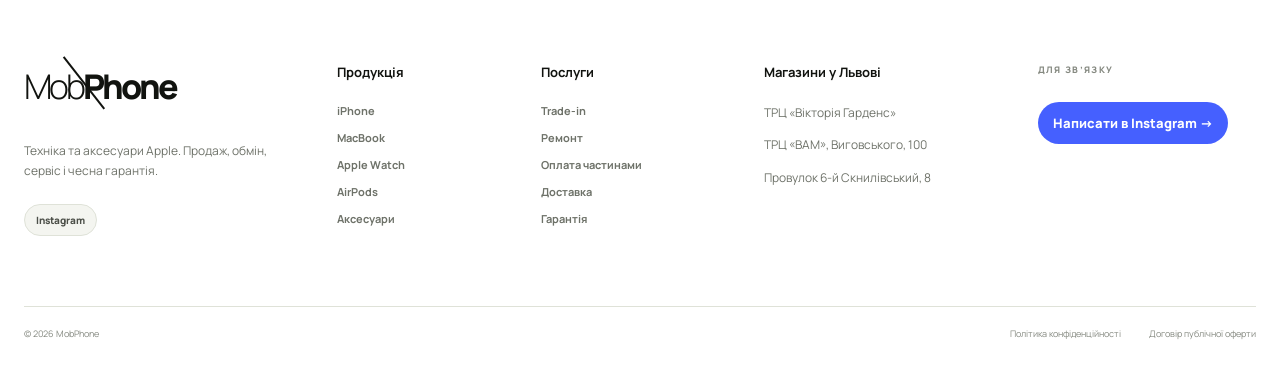
==== commit 8103d099: "Fix Pro Max silver image paths" ====
--- a/index.html
+++ b/index.html
@@ -175,6 +175,6 @@
     <div class="footer-bottom"><span>© 2026 MobPhone</span><span>Політика конфіденційності</span><span>Договір публічної оферти</span></div>
   </footer>
 
-  <script src="script.js?v=8"></script>
+  <script src="script.js?v=9"></script>
 </body>
 </html>
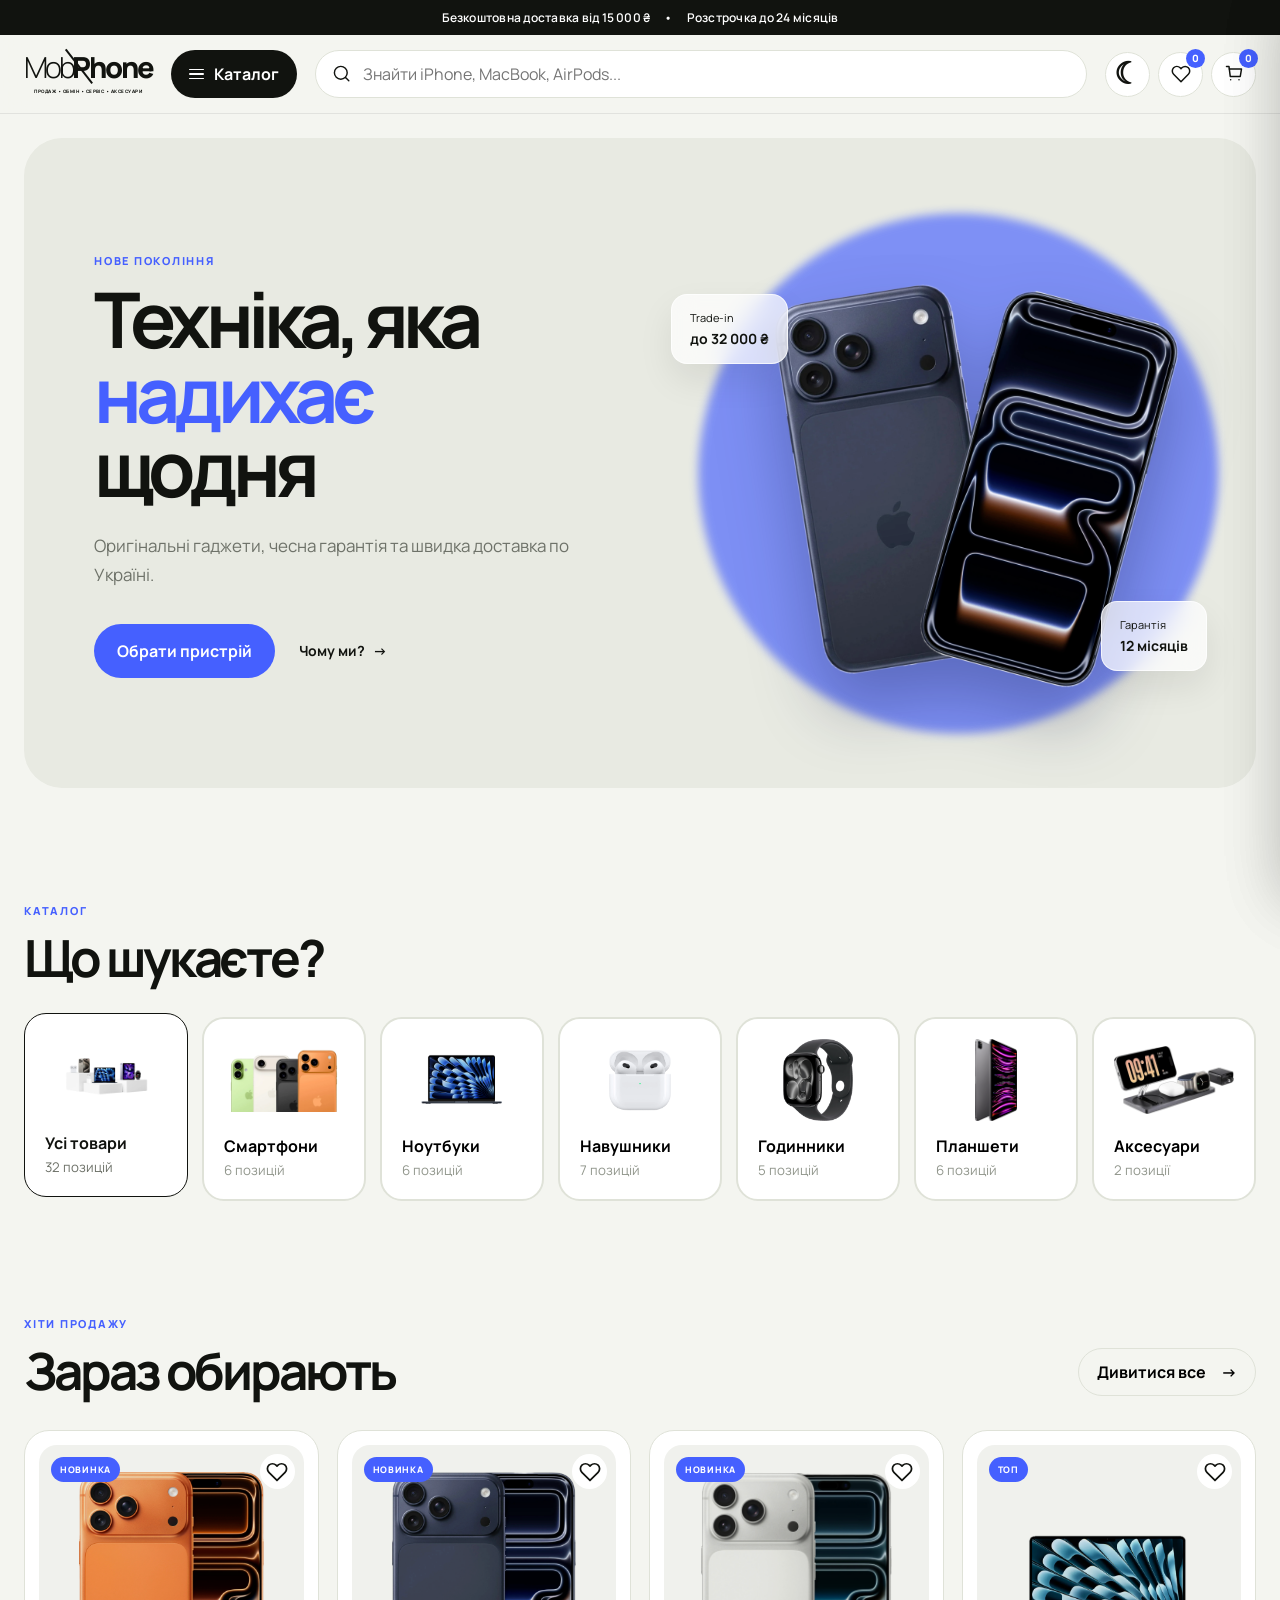
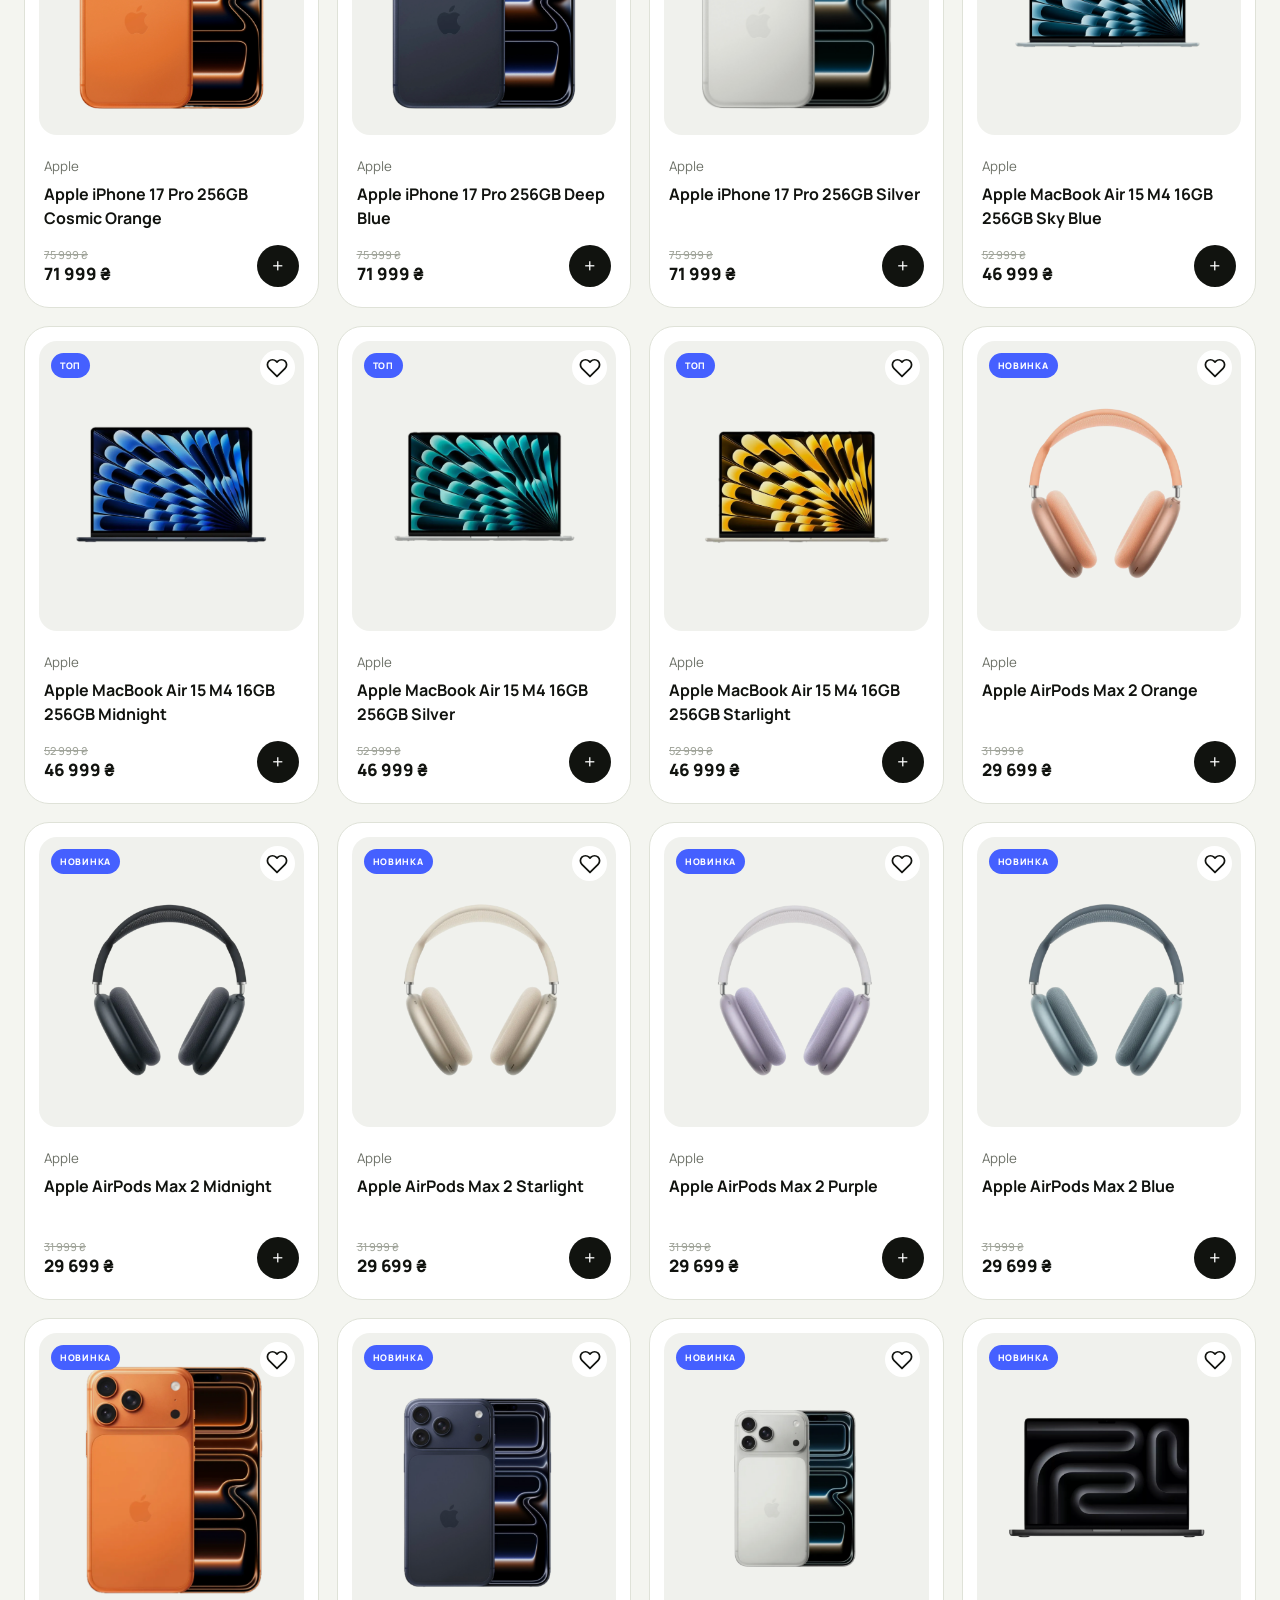
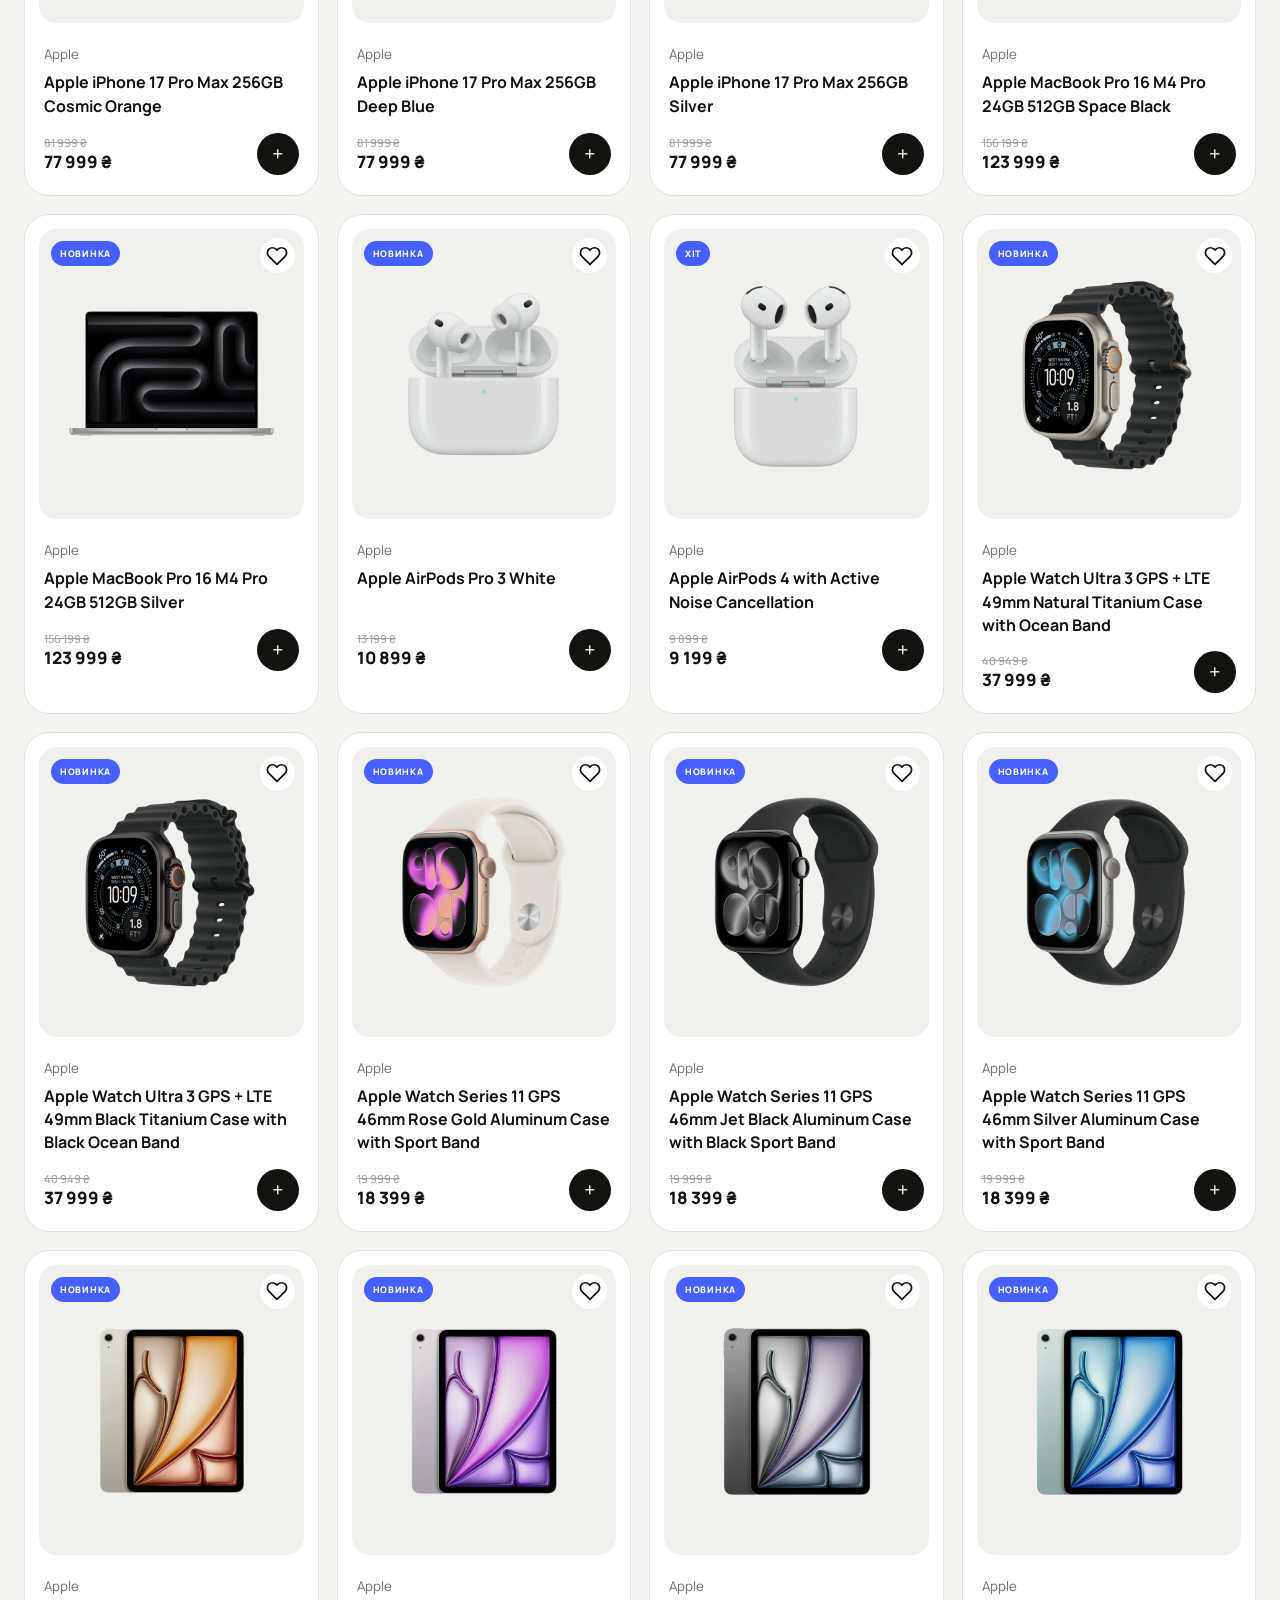
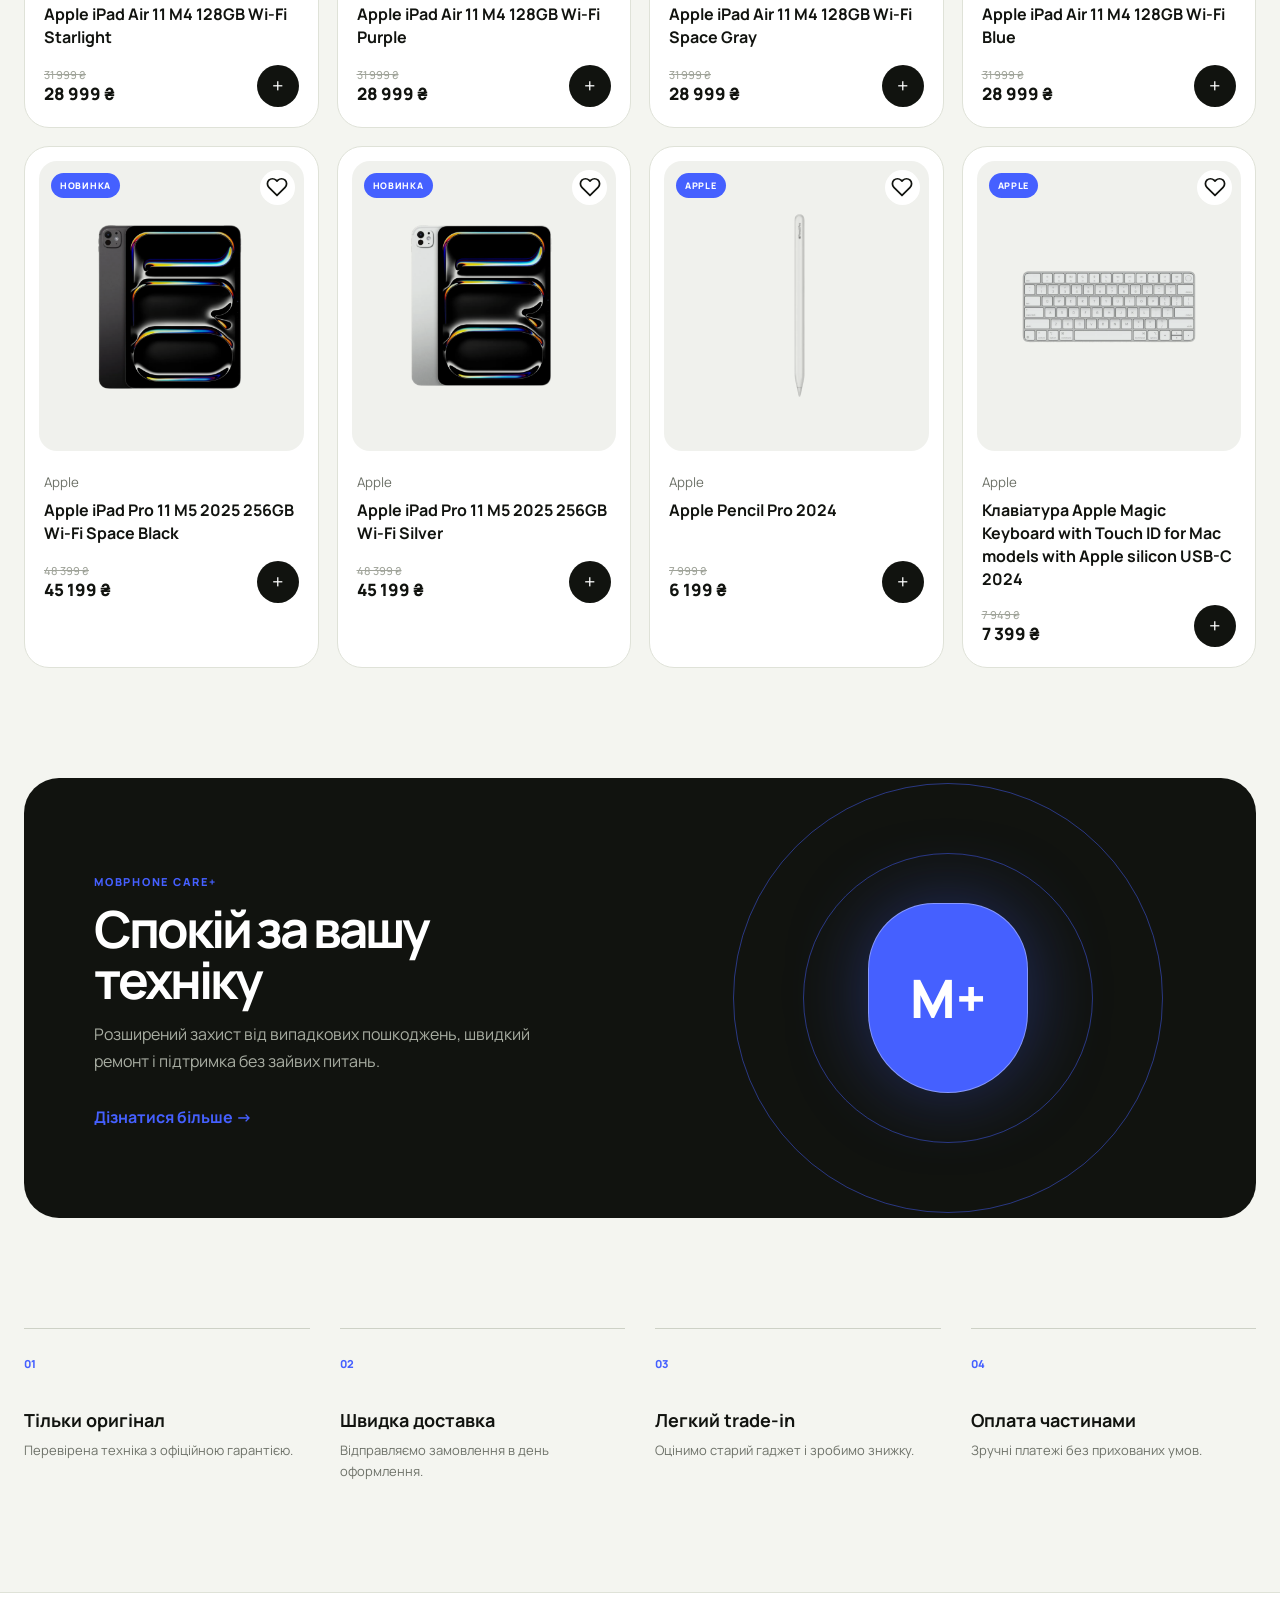
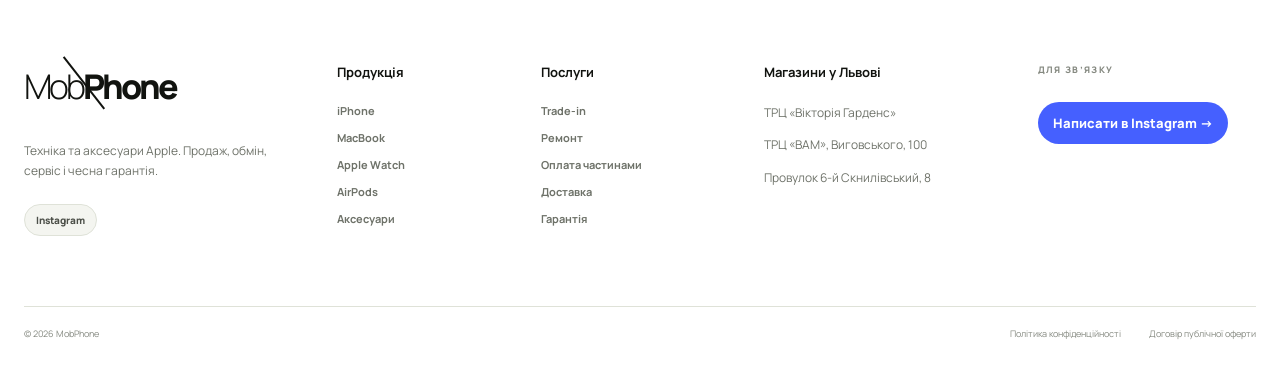
==== commit f25dbdf4: "Fix mobile category clipping" ====
--- a/index.html
+++ b/index.html
@@ -8,7 +8,7 @@
   <link rel="preconnect" href="https://fonts.googleapis.com">
   <link rel="preconnect" href="https://fonts.gstatic.com" crossorigin>
   <link href="https://fonts.googleapis.com/css2?family=Manrope:wght@400;500;600;700;800&display=swap" rel="stylesheet">
-  <link rel="stylesheet" href="styles.css?v=17">
+  <link rel="stylesheet" href="styles.css?v=18">
 </head>
 <body>
   <div class="announcement">
@@ -175,6 +175,6 @@
     <div class="footer-bottom"><span>© 2026 MobPhone</span><span>Політика конфіденційності</span><span>Договір публічної оферти</span></div>
   </footer>
 
-  <script src="script.js?v=9"></script>
+  <script src="script.js?v=10"></script>
 </body>
 </html>
--- a/styles.css
+++ b/styles.css
@@ -647,3 +647,29 @@
 /* Filled favorite state */
 .favorite.active svg{fill:#4560ff!important;stroke:#4560ff!important}
 .favorite.active{color:#4560ff!important}
+
+
+/* Mobile category no clipping */
+@media (max-width: 680px){
+  .category-grid{
+    display:grid!important;
+    grid-auto-flow:column!important;
+    grid-auto-columns:calc((100vw - 58px)/2)!important;
+    grid-template-columns:none!important;
+    gap:14px!important;
+    width:100vw!important;
+    max-width:100vw!important;
+    margin-inline:calc(50% - 50vw)!important;
+    padding:0 22px 12px!important;
+    overflow-x:auto!important;
+    scroll-padding-inline:22px!important;
+    scroll-snap-type:x proximity!important;
+    -webkit-overflow-scrolling:touch!important;
+  }
+  .category-card{
+    width:auto!important;
+    min-width:0!important;
+    flex:0 0 auto!important;
+    scroll-snap-align:center!important;
+  }
+}
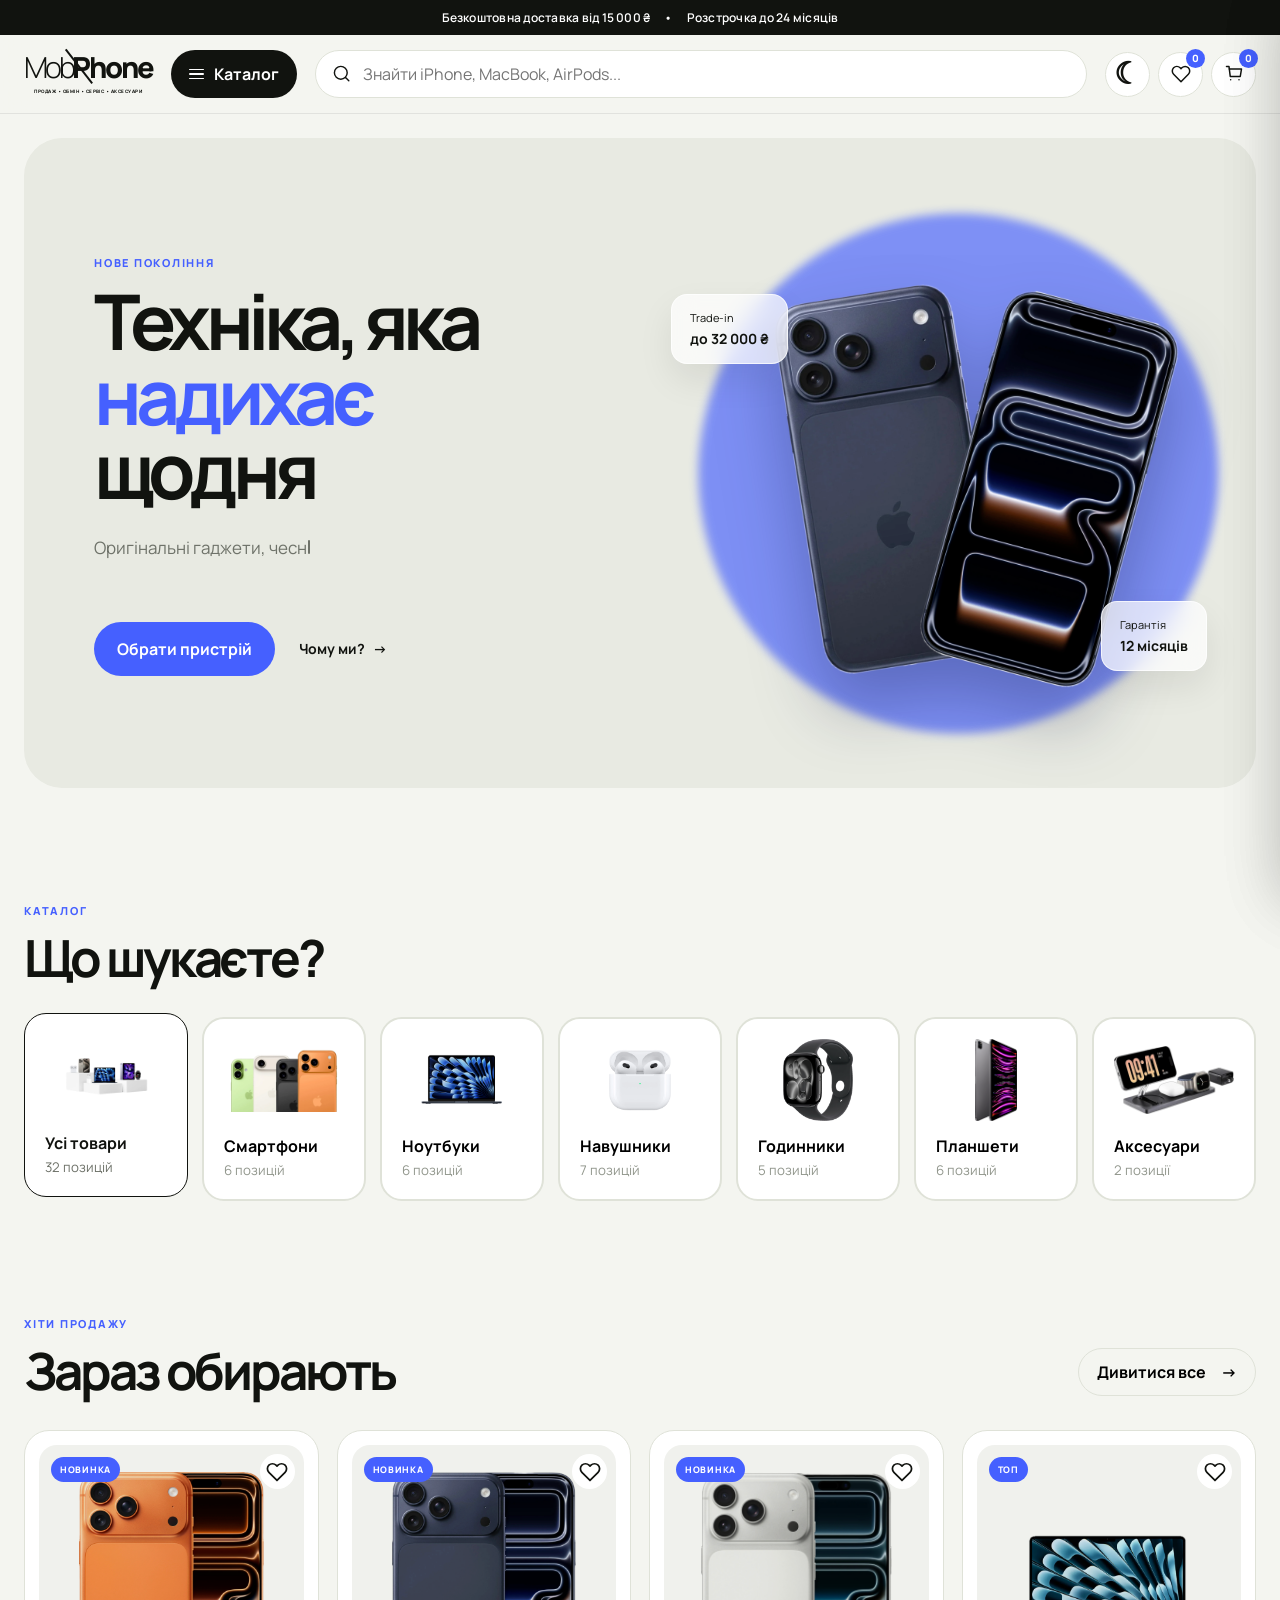
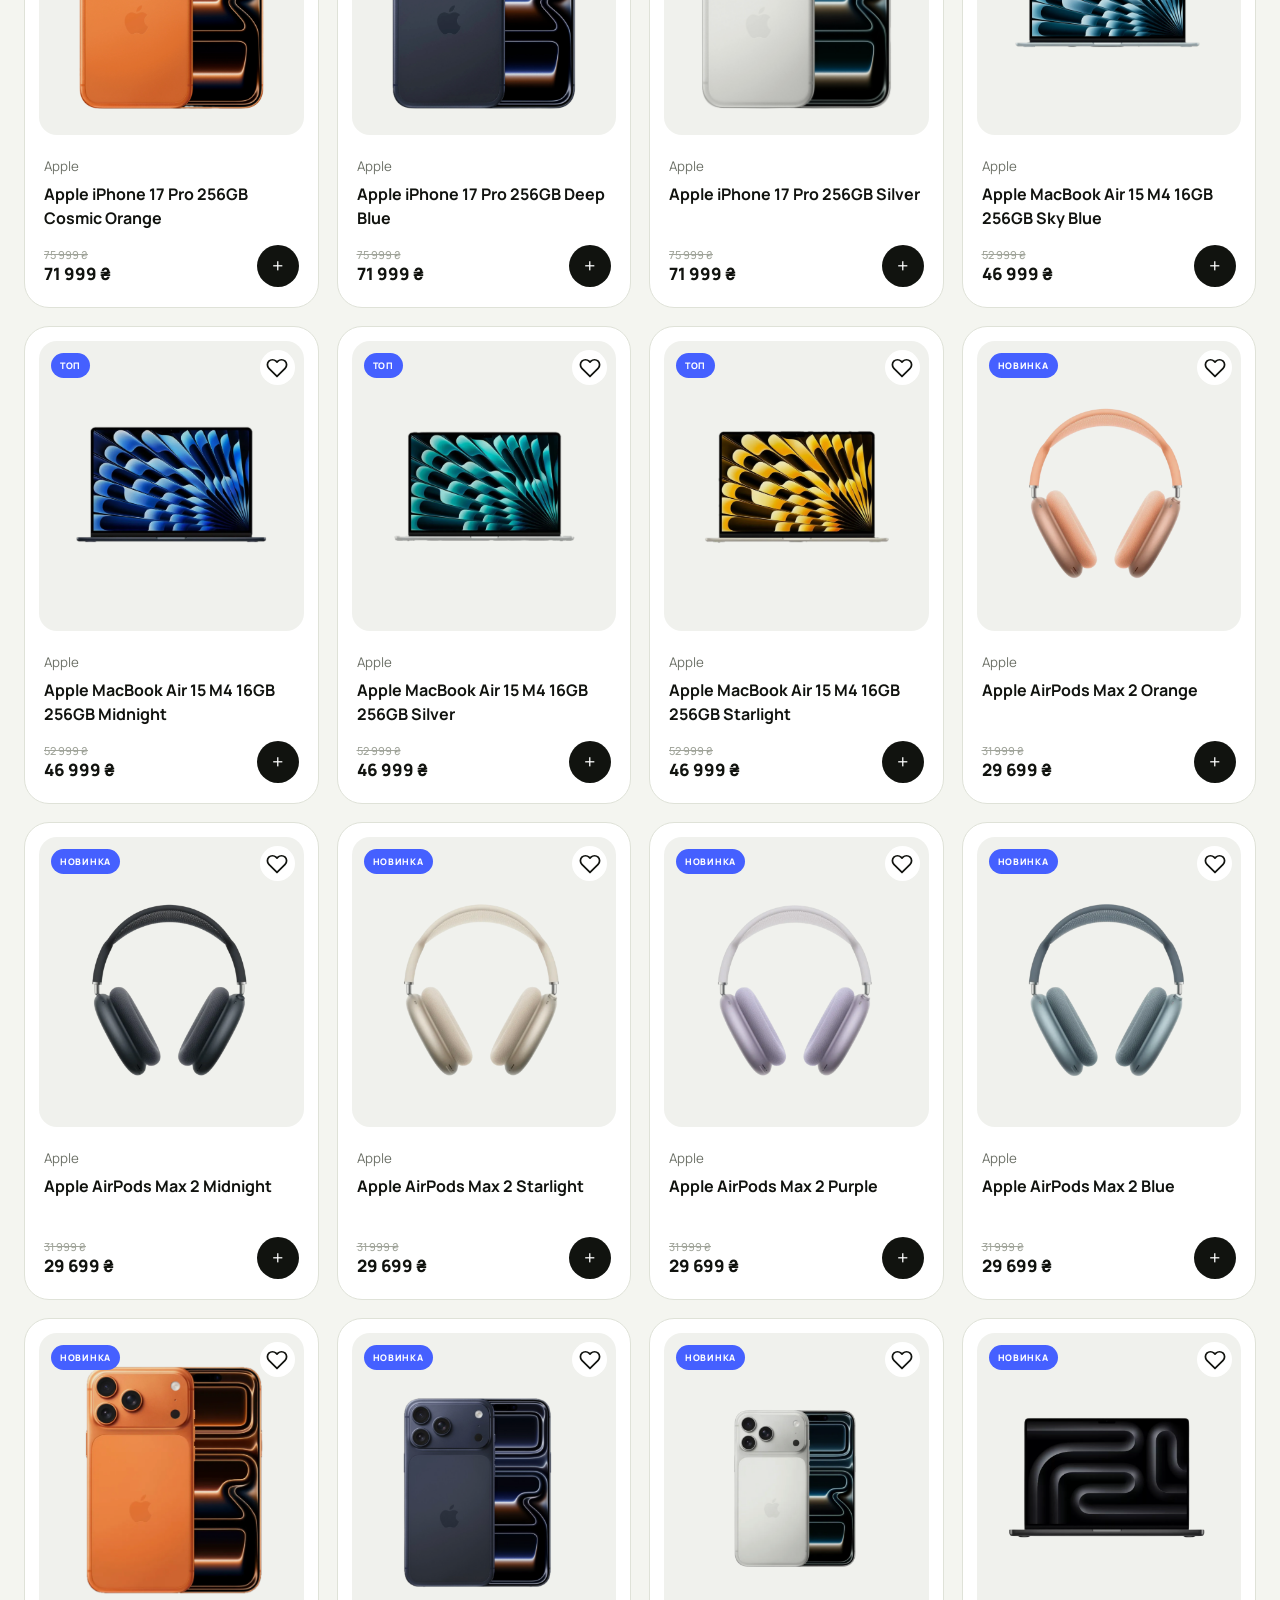
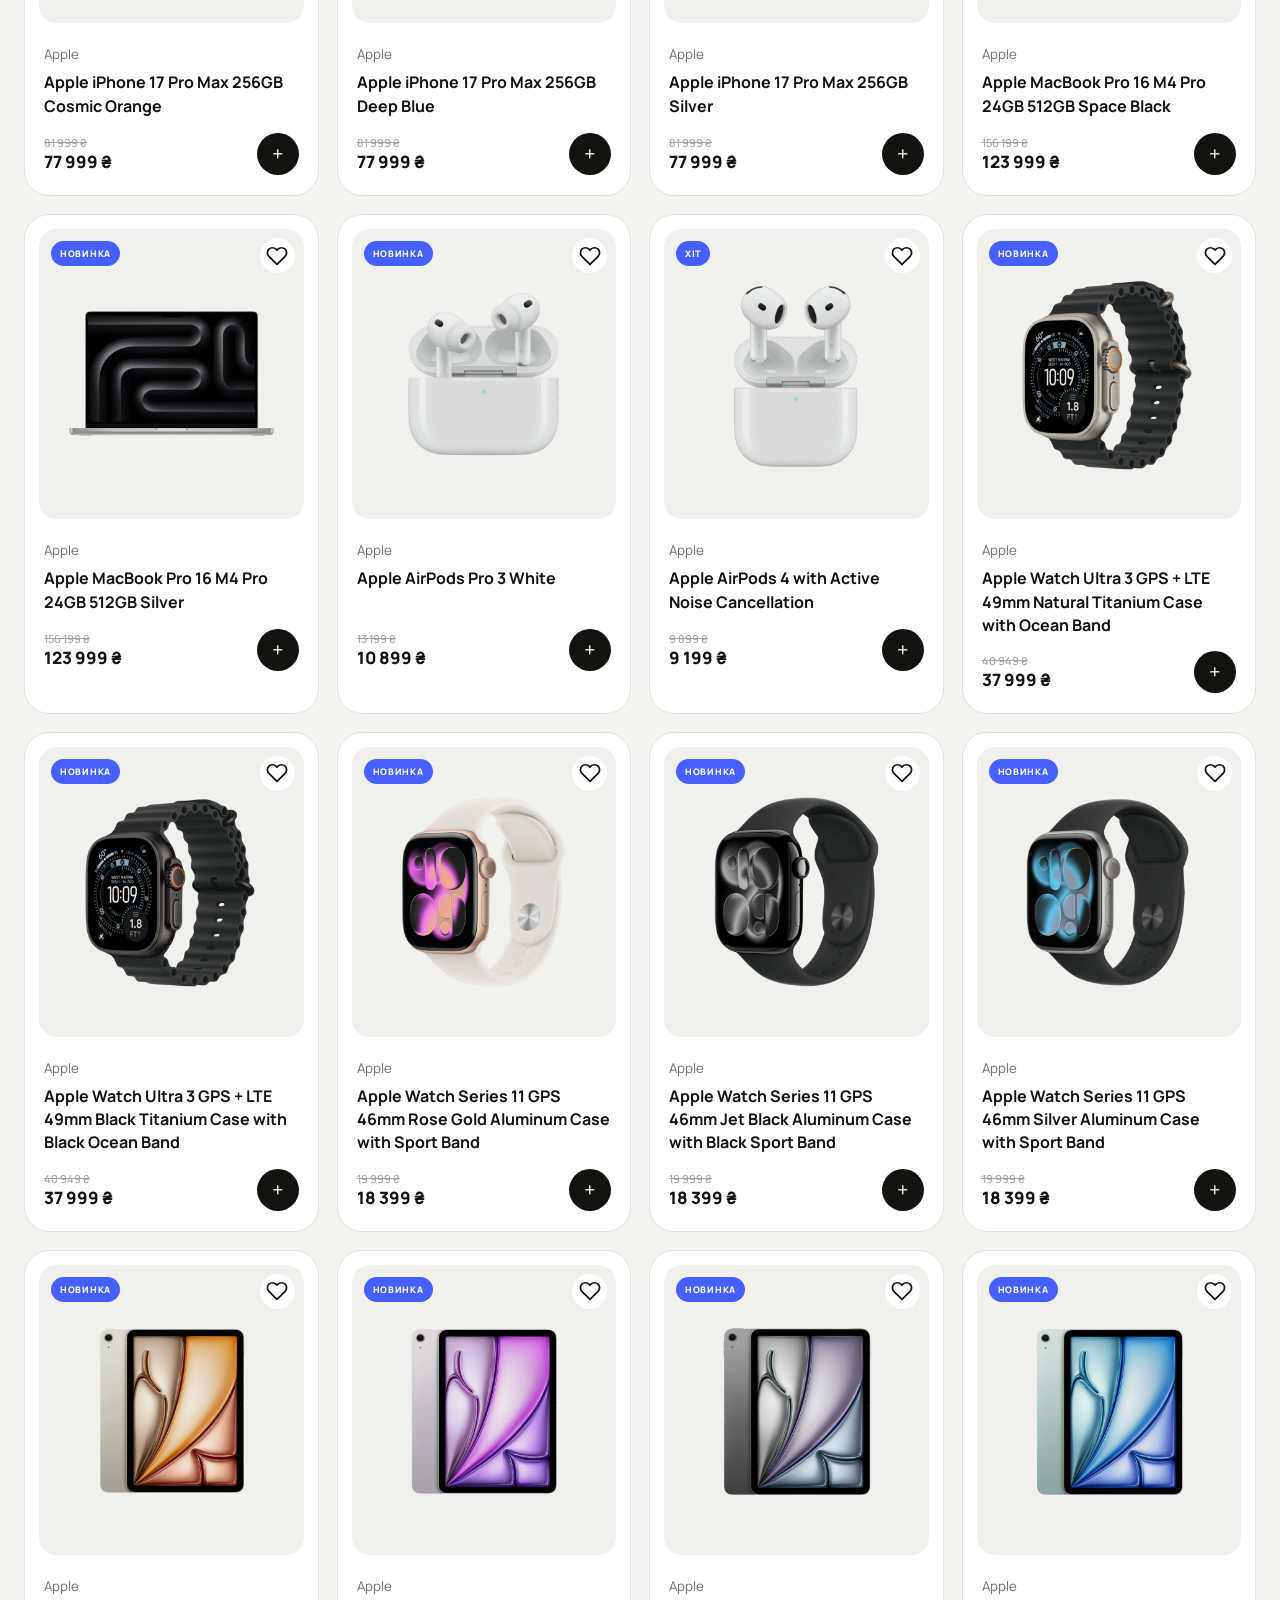
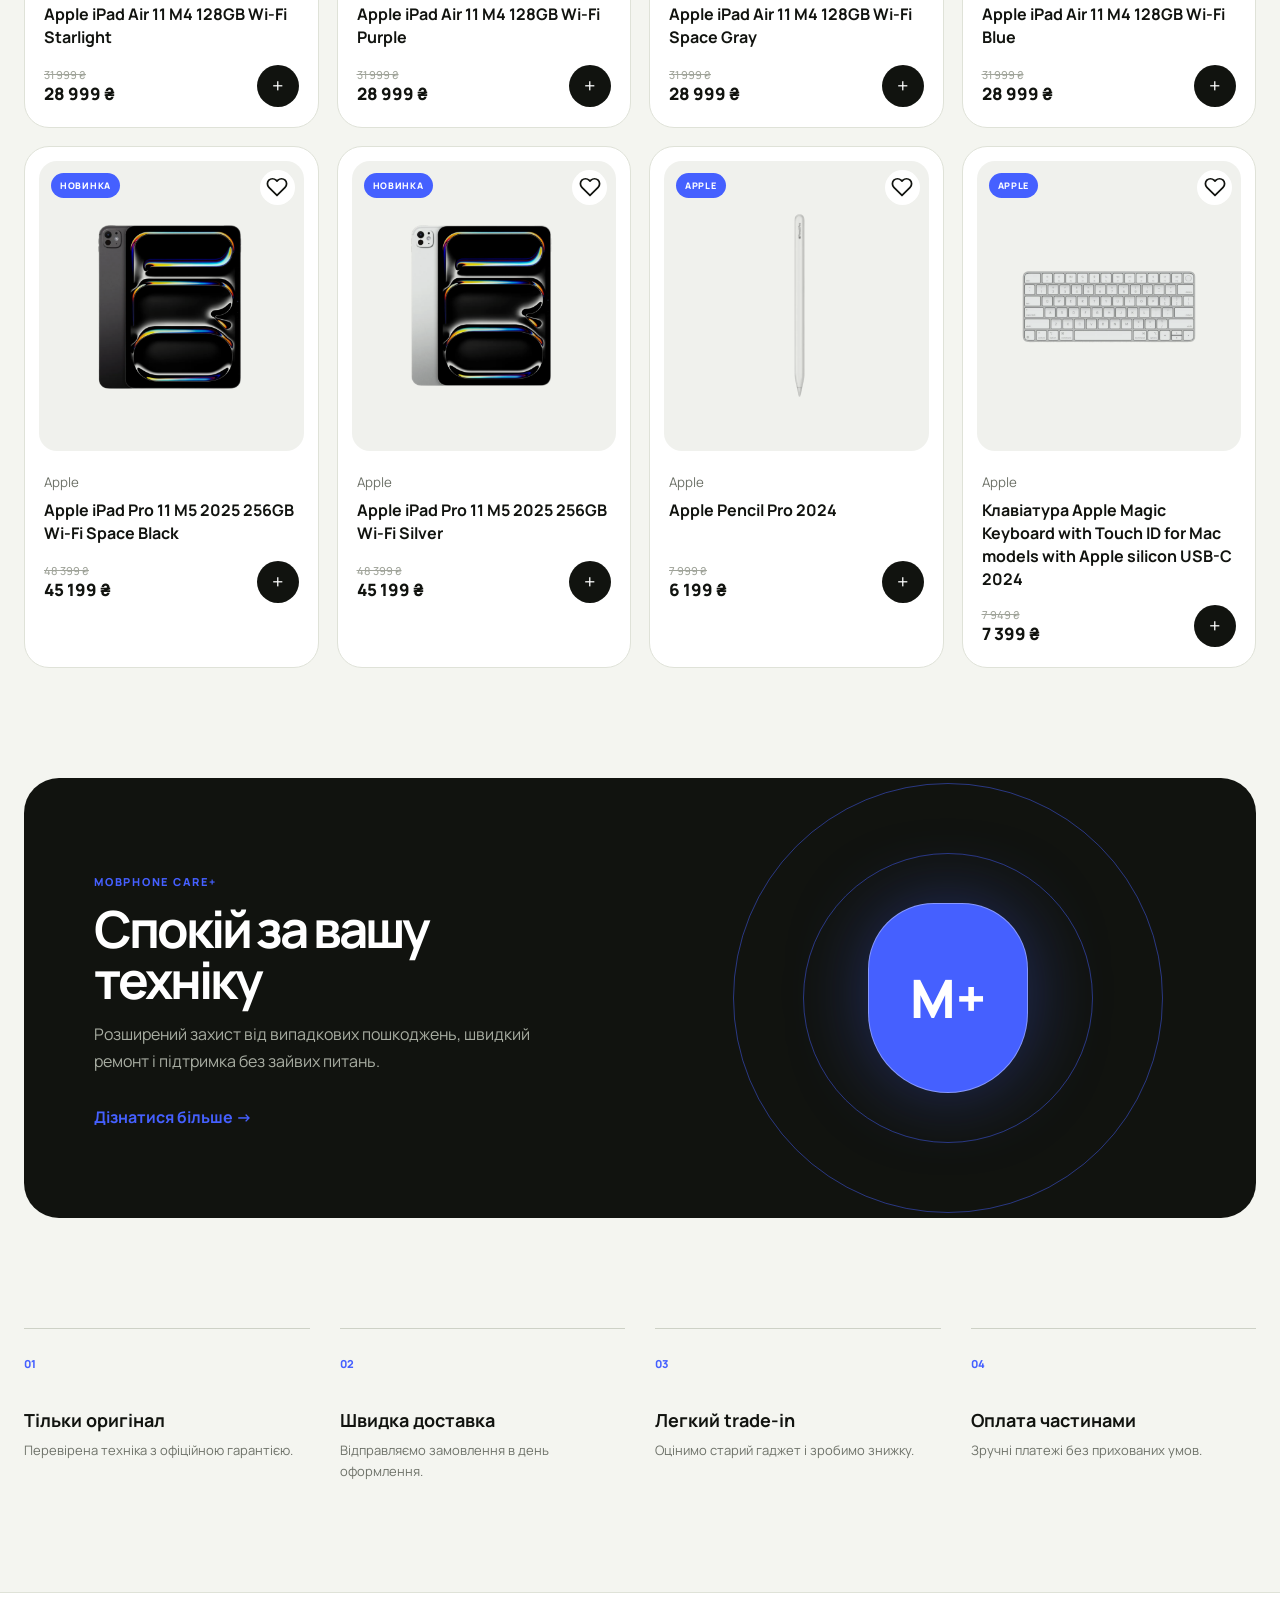
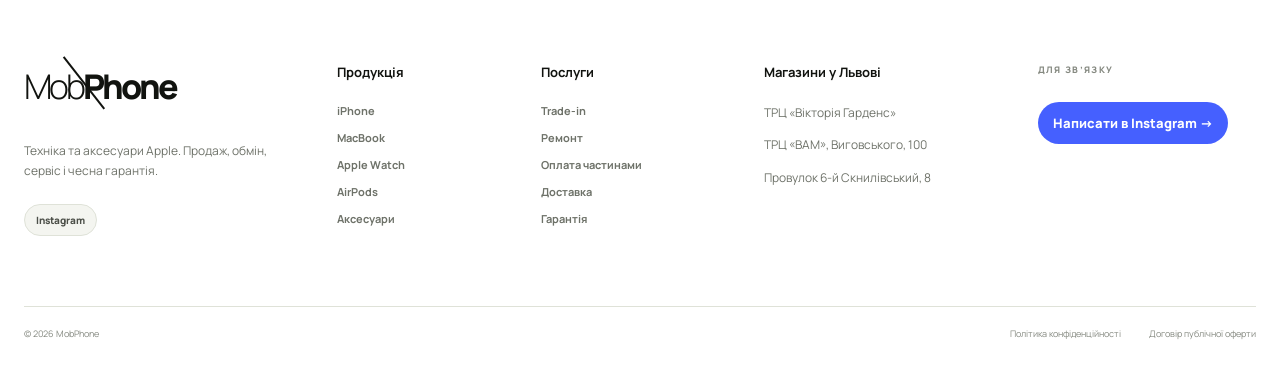
==== commit afe0682a: "Prevent active category clipping on mobile" ====
--- a/index.html
+++ b/index.html
@@ -8,7 +8,7 @@
   <link rel="preconnect" href="https://fonts.googleapis.com">
   <link rel="preconnect" href="https://fonts.gstatic.com" crossorigin>
   <link href="https://fonts.googleapis.com/css2?family=Manrope:wght@400;500;600;700;800&display=swap" rel="stylesheet">
-  <link rel="stylesheet" href="styles.css?v=18">
+  <link rel="stylesheet" href="styles.css?v=20">
 </head>
 <body>
   <div class="announcement">
--- a/styles.css
+++ b/styles.css
@@ -673,3 +673,56 @@
     scroll-snap-align:center!important;
   }
 }
+
+
+/* Compact mobile category carousel */
+@media (max-width: 680px){
+  .category-grid{
+    display:grid!important;
+    grid-auto-flow:column!important;
+    grid-auto-columns:clamp(124px,34vw,142px)!important;
+    grid-template-columns:none!important;
+    gap:12px!important;
+    width:100vw!important;
+    max-width:100vw!important;
+    margin-inline:calc(50% - 50vw)!important;
+    padding:0 22px 12px!important;
+    overflow-x:auto!important;
+    scroll-padding-inline:22px!important;
+    scroll-snap-type:x proximity!important;
+  }
+  .category-card{
+    width:auto!important;
+    min-width:0!important;
+    min-height:142px!important;
+    aspect-ratio:1/1!important;
+    padding:15px!important;
+    border-radius:18px!important;
+    scroll-snap-align:center!important;
+  }
+  .category-card img{
+    height:56px!important;
+    margin-bottom:8px!important;
+  }
+  .category-card strong{
+    margin-top:auto!important;
+    font-size:17px!important;
+    line-height:1.15!important;
+  }
+  .category-card small{
+    font-size:13px!important;
+  }
+}
+
+
+/* Keep selected mobile category inside frame */
+@media (max-width: 680px){
+  .category-card,
+  .category-card:hover,
+  .category-card.active{
+    transform:none!important;
+  }
+  .category-grid{
+    padding-top:4px!important;
+  }
+}
